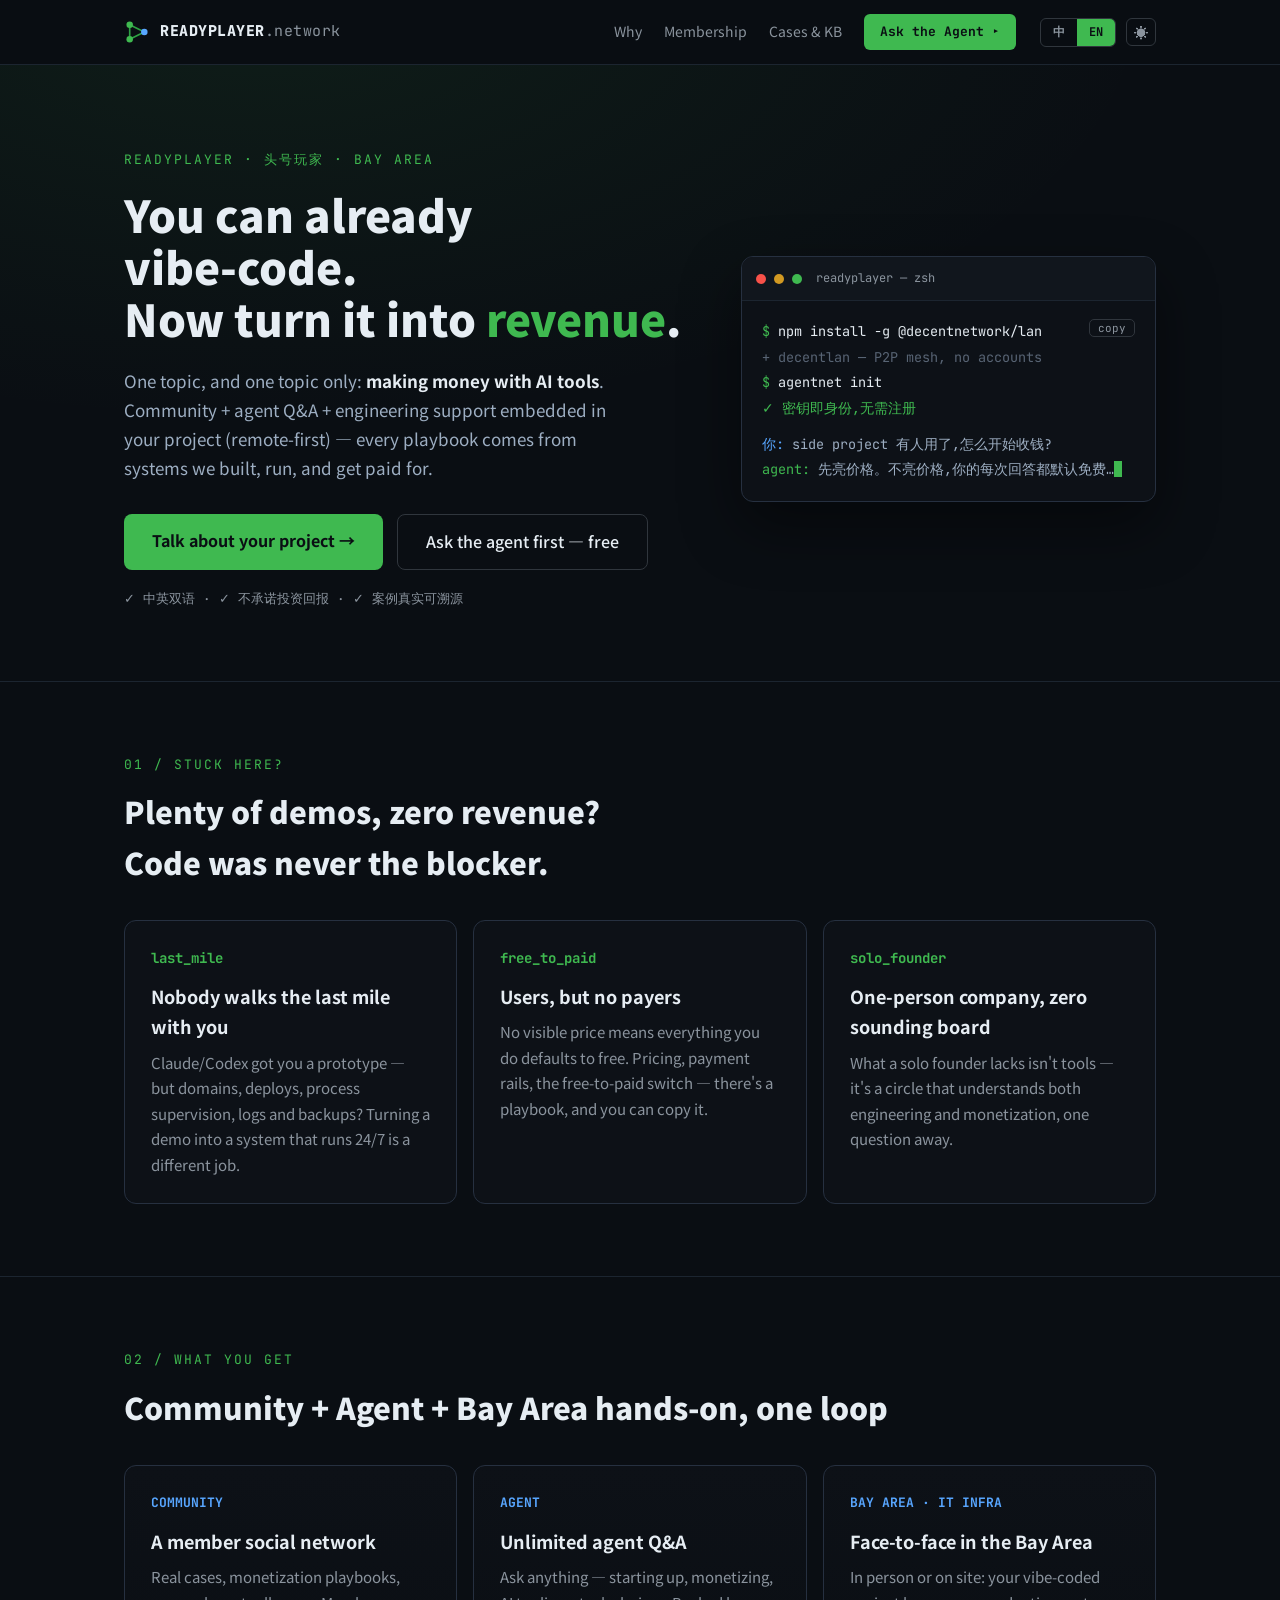
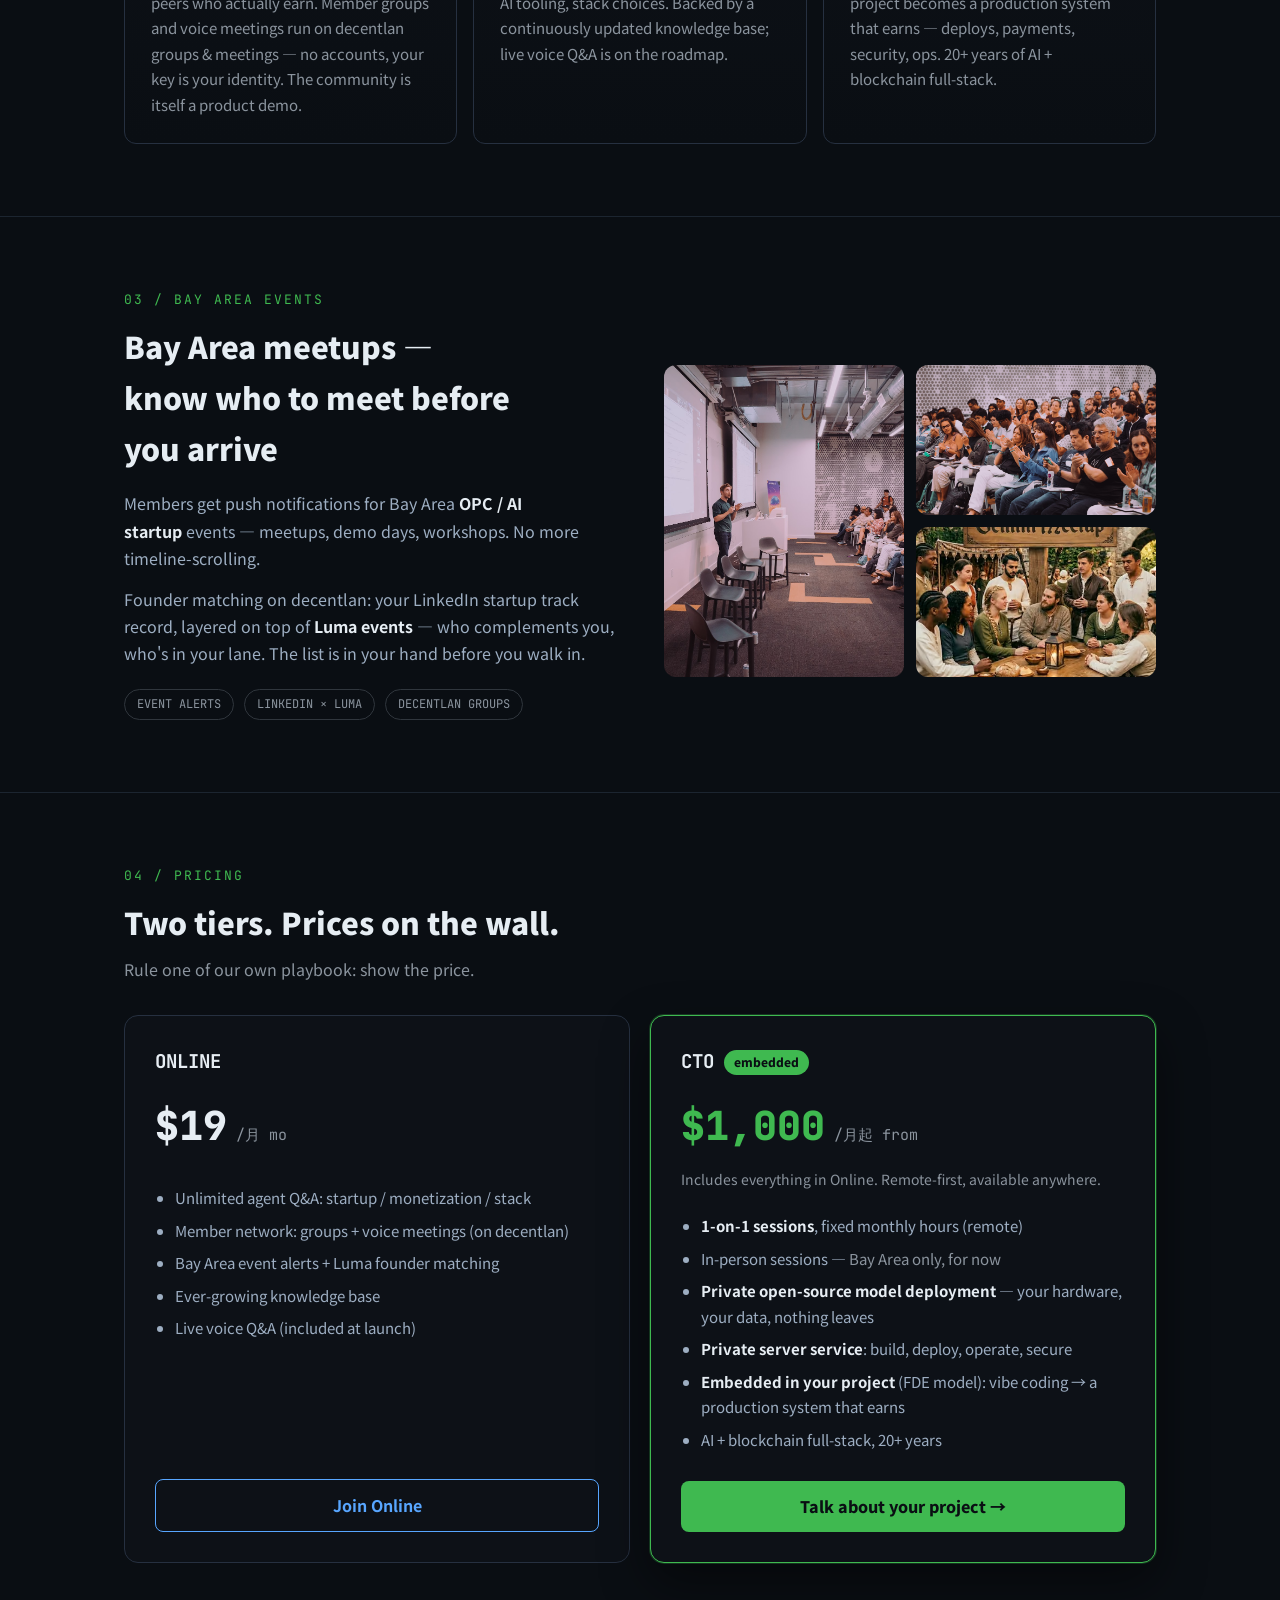
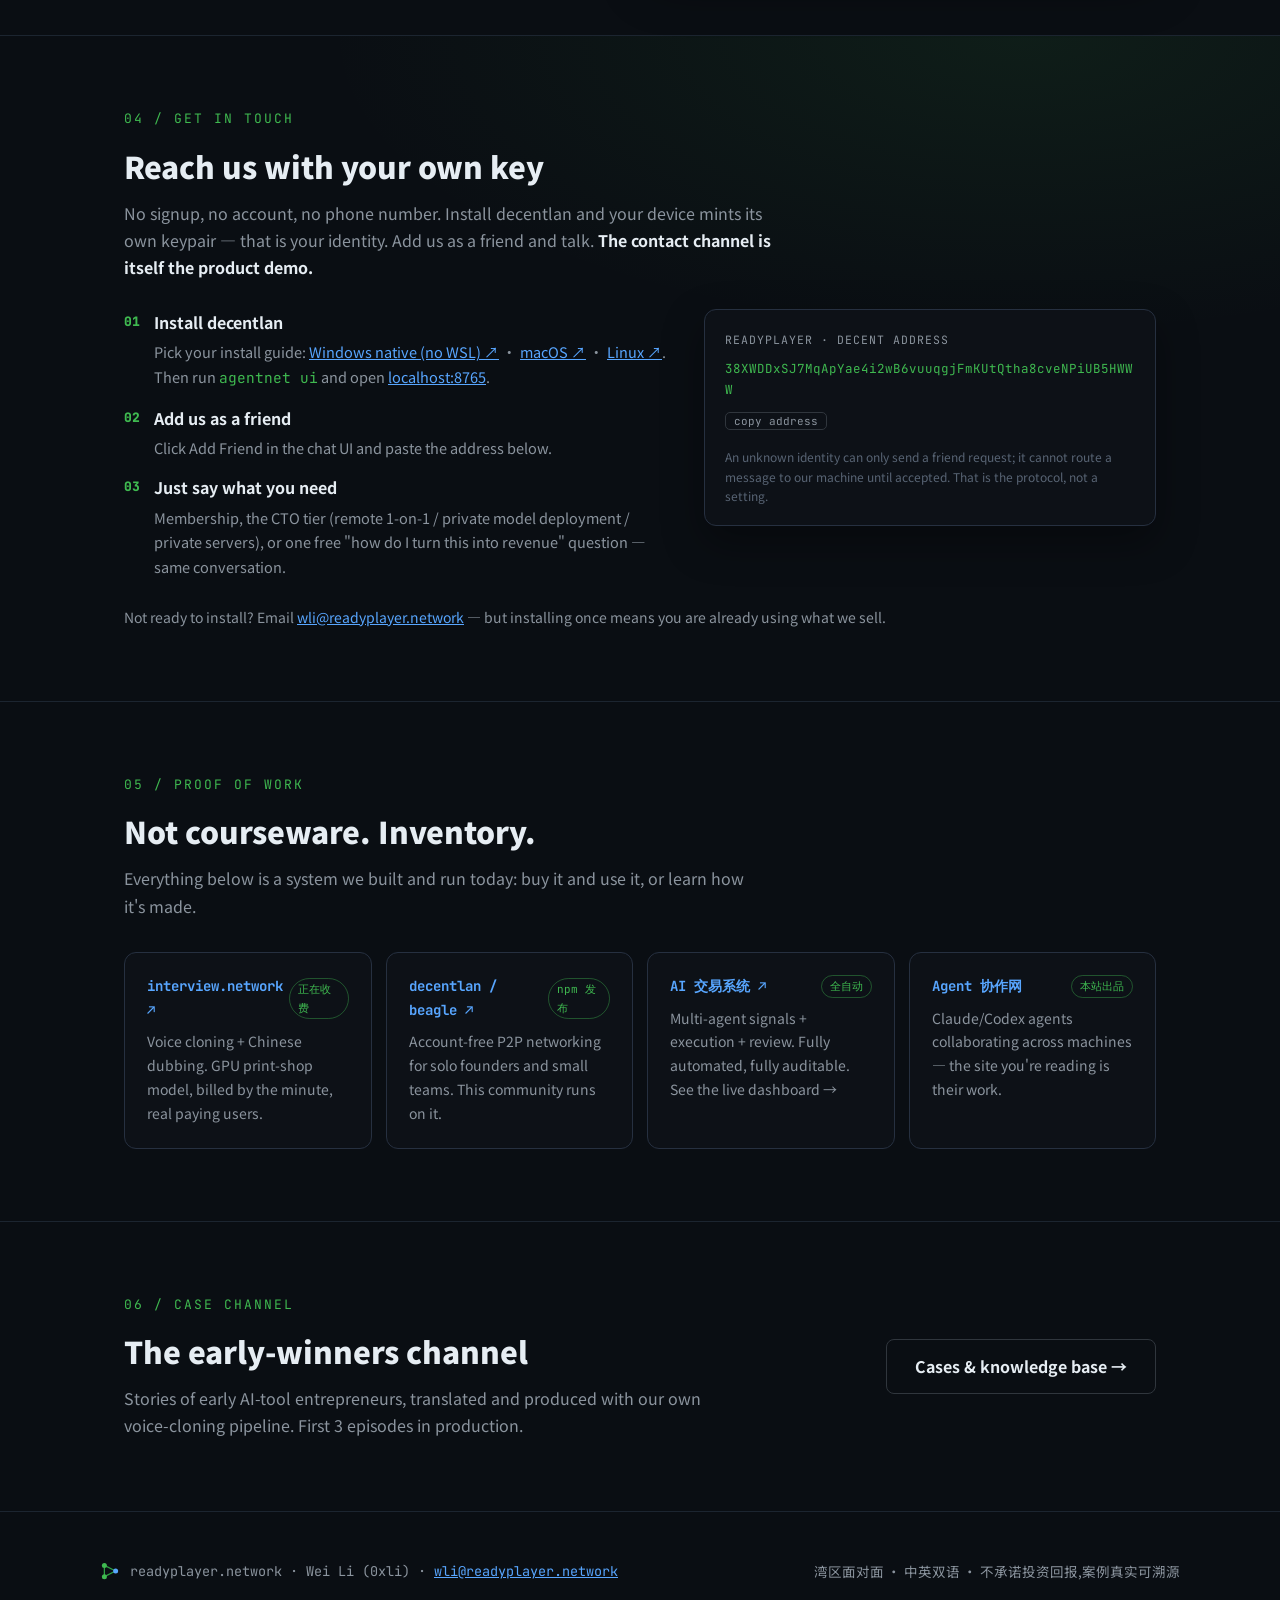
==== index.html @ f2c391f9 "readyplayer.network static site" ====
<!DOCTYPE html>
<html lang="zh" data-lang="zh" data-theme="dark">
<head>
<meta charset="utf-8">
<meta name="viewport" content="width=device-width, initial-scale=1">
<title>ReadyPlayer 头号玩家 — 用 AI 工具赚到钱 | Turn Vibe Coding into Revenue</title>
<meta name="description" content="用 Claude/Codex 等 AI 工具创业创收的社区与技术支持。社区 + Agent 问答 + 与项目深度融合的工程支持,把你 vibe coding 的结果变成能运行、能赚钱的系统。">
<link rel="icon" href="data:image/svg+xml,%3Csvg xmlns='http://www.w3.org/2000/svg' viewBox='0 0 64 64'%3E%3Cline x1='14' y1='14' x2='14' y2='50' stroke='%232ea043' stroke-width='4'/%3E%3Cline x1='14' y1='14' x2='50' y2='32' stroke='%232ea043' stroke-width='4'/%3E%3Cline x1='14' y1='50' x2='50' y2='32' stroke='%232ea043' stroke-width='4'/%3E%3Ccircle cx='14' cy='14' r='8' fill='%233fb950'/%3E%3Ccircle cx='14' cy='50' r='8' fill='%233fb950'/%3E%3Ccircle cx='50' cy='32' r='8' fill='%2358a6ff'/%3E%3C/svg%3E">
<link rel="preconnect" href="https://fonts.googleapis.com">
<link href="https://fonts.googleapis.com/css2?family=JetBrains+Mono:wght@400;500;700;800&family=Noto+Sans+SC:wght@400;500;700;900&display=swap" rel="stylesheet">
<link rel="stylesheet" href="assets/site.css">
<script src="assets/site.js"></script>
</head>
<body>

<nav style="position:sticky;top:0;z-index:50;background:var(--nav-bg);backdrop-filter:blur(12px);border-bottom:1px solid var(--line)">
  <div class="navbar-inner" style="max-width:1080px;margin:0 auto;padding:14px 24px;display:flex;align-items:center;gap:24px">
    <a href="#top" style="display:flex;align-items:center;gap:10px;text-decoration:none;color:var(--txt)">
      <svg width="26" height="26" viewBox="0 0 64 64">
        <line x1="14" y1="14" x2="14" y2="50" stroke="var(--acc-line)" stroke-width="4"></line>
        <line x1="14" y1="14" x2="50" y2="32" stroke="var(--acc-line)" stroke-width="4"></line>
        <line x1="14" y1="50" x2="50" y2="32" stroke="var(--acc-line)" stroke-width="4"></line>
        <circle cx="14" cy="14" r="8" fill="var(--acc)"></circle>
        <circle cx="14" cy="50" r="8" fill="var(--acc)"></circle>
        <circle cx="50" cy="32" r="8" fill="var(--acc2)"></circle>
      </svg>
      <span style="font-family:'JetBrains Mono',monospace;font-weight:800;font-size:15px;letter-spacing:.5px">READYPLAYER<span style="color:var(--dim);font-weight:400">.network</span></span>
    </a>
    <div class="navbar-links" style="flex:1;display:flex;gap:22px;justify-content:flex-end;align-items:center;font-size:14px">
      <a href="#stuck" class="navlink nav-sm-hide"><span class="zh">痛点</span><span class="en">Why</span></a>
      <a href="#pricing" class="navlink nav-sm-hide"><span class="zh">会员</span><span class="en">Membership</span></a>
      <a href="cases.html" class="navlink"><span class="zh">案例与知识库</span><span class="en">Cases &amp; KB</span></a>
      <a href="#contact" class="nav-cta"><span class="zh">问 Agent ▸</span><span class="en">Ask the Agent ▸</span></a>
    </div>
    <div class="navbar-controls" style="display:flex;align-items:center;gap:10px">
      <div style="display:flex;border:1px solid var(--line3);border-radius:6px;overflow:hidden;font-family:'JetBrains Mono',monospace;font-size:12px">
        <button class="langbtn zh-btn" onclick="rpSetLang('zh')">中</button>
        <button class="langbtn en-btn" onclick="rpSetLang('en')">EN</button>
      </div>
      <button class="themebtn" onclick="rpToggleTheme()" aria-label="theme"><span class="ic-dark">☀</span><span class="ic-light">☾</span></button>
    </div>
  </div>
</nav>

<header id="top" style="border-bottom:1px solid var(--line);background:radial-gradient(ellipse 900px 420px at 20% -10%, var(--glow), transparent)">
  <div class="grid-hero" style="max-width:1080px;margin:0 auto;padding:84px 24px 72px">
    <div>
      <p style="margin:0 0 18px;font-family:'JetBrains Mono',monospace;font-size:13px;color:var(--acc);letter-spacing:2px">READYPLAYER · 头号玩家 · BAY AREA</p>
      <div class="zh">
        <h1 style="margin:0;font-size:46px;line-height:1.22;font-weight:900;letter-spacing:.5px;text-wrap:pretty">你已经会 vibe coding。<br>现在,把它变成<span style="color:var(--acc)">收入</span>。</h1>
        <p style="margin:22px 0 0;color:var(--body);font-size:17px;max-width:520px;text-wrap:pretty">这里的头等话题只有一个:<b style="color:var(--txt)">怎么用 AI 工具赚到钱</b>。社区 + Agent 问答 + 与项目深度融合的工程支持(远程为主)——每一条打法都来自我们自己搭建、正在运行、正在收钱的系统。</p>
      </div>
      <div class="en">
        <h1 style="margin:0;font-size:44px;line-height:1.18;font-weight:900;text-wrap:pretty">You can already vibe-code.<br>Now turn it into <span style="color:var(--acc)">revenue</span>.</h1>
        <p style="margin:22px 0 0;color:var(--body);font-size:17px;max-width:520px;text-wrap:pretty">One topic, and one topic only: <b style="color:var(--txt)">making money with AI tools</b>. Community + agent Q&amp;A + engineering support embedded in your project (remote-first) — every playbook comes from systems we built, run, and get paid for.</p>
      </div>
      <div style="display:flex;gap:14px;margin-top:32px;flex-wrap:wrap">
        <a href="#contact" class="btn-acc"><span class="zh">聊聊你的项目 →</span><span class="en">Talk about your project →</span></a>
        <a href="#contact" class="btn-ghost"><span class="zh">先免费问 Agent</span><span class="en">Ask the agent first — free</span></a>
      </div>
      <p style="margin:18px 0 0;font-family:'JetBrains Mono',monospace;font-size:12.5px;color:var(--dim)">✓ 中英双语 · ✓ 不承诺投资回报 · ✓ 案例真实可溯源</p>
    </div>
    <div style="background:#0d1117;border:1px solid #263040;border-radius:12px;overflow:hidden;box-shadow:0 24px 60px rgba(0,0,0,.45);font-family:'JetBrains Mono',monospace;font-size:13.5px;line-height:1.9">
      <div style="display:flex;align-items:center;gap:8px;padding:10px 14px;border-bottom:1px solid #1c2530;background:#11161d">
        <span style="width:10px;height:10px;border-radius:99px;background:#f85149;display:inline-block"></span>
        <span style="width:10px;height:10px;border-radius:99px;background:#d29922;display:inline-block"></span>
        <span style="width:10px;height:10px;border-radius:99px;background:#3fb950;display:inline-block"></span>
        <span style="color:#8b949e;font-size:12px;margin-left:6px">readyplayer — zsh</span>
      </div>
      <div style="padding:18px 20px;color:#9daec2">
        <div><span style="color:#3fb950">$</span> <span style="color:#e6edf3">npm install -g @decentnetwork/lan</span>
          <button class="term-copy" data-copy="npm install -g @decentnetwork/lan">copy</button>
        </div>
        <div style="color:#586474">+ decentlan — P2P mesh, no accounts</div>
        <div><span style="color:#3fb950">$</span> <span style="color:#e6edf3">agentnet init</span></div>
        <div style="color:#3fb950">✓ 密钥即身份,无需注册</div>
        <div style="margin-top:10px"><span style="color:#58a6ff">你:</span> side project 有人用了,怎么开始收钱?</div>
        <div><span style="color:#3fb950">agent:</span> 先亮价格。不亮价格,你的每次回答都默认免费…<span style="display:inline-block;width:8px;height:16px;background:#3fb950;vertical-align:-3px;animation:blink 1.1s step-end infinite"></span></div>
      </div>
    </div>
  </div>
</header>

<section id="stuck" style="border-bottom:1px solid var(--line)">
  <div style="max-width:1080px;margin:0 auto;padding:72px 24px">
    <p style="margin:0 0 10px;font-family:'JetBrains Mono',monospace;font-size:13px;color:var(--acc);letter-spacing:2px">01 / STUCK HERE?</p>
    <h2 class="zh" style="margin:0 0 32px;font-size:30px;font-weight:900;text-wrap:pretty">Demo 很多,收入为零?<br>卡住你的从来不是代码。</h2>
    <h2 class="en" style="margin:0 0 32px;font-size:30px;font-weight:900;text-wrap:pretty">Plenty of demos, zero revenue?<br>Code was never the blocker.</h2>
    <div style="display:grid;grid-template-columns:repeat(auto-fit,minmax(280px,1fr));gap:16px">
      <div style="background:var(--panel);border:1px solid var(--line2);border-radius:12px;padding:26px">
        <p style="margin:0 0 10px;font-family:'JetBrains Mono',monospace;color:var(--acc);font-weight:700;font-size:14px">last_mile</p>
        <div class="zh"><h3 style="margin:0 0 8px;font-size:18px">最后一公里没人陪你走</h3><p style="margin:0;color:var(--dim);font-size:15px">Claude/Codex 帮你搓出了原型,但域名、部署、进程守护、日志备份——把 demo 变成 24 小时不宕机的系统,没人告诉你下一步。</p></div>
        <div class="en"><h3 style="margin:0 0 8px;font-size:18px">Nobody walks the last mile with you</h3><p style="margin:0;color:var(--dim);font-size:15px">Claude/Codex got you a prototype — but domains, deploys, process supervision, logs and backups? Turning a demo into a system that runs 24/7 is a different job.</p></div>
      </div>
      <div style="background:var(--panel);border:1px solid var(--line2);border-radius:12px;padding:26px">
        <p style="margin:0 0 10px;font-family:'JetBrains Mono',monospace;color:var(--acc);font-weight:700;font-size:14px">free_to_paid</p>
        <div class="zh"><h3 style="margin:0 0 8px;font-size:18px">有人用,没人付钱</h3><p style="margin:0;color:var(--dim);font-size:15px">不亮价格,你的每一次付出都默认免费。定价、收款通道、免费转付费的开关——这些都有章法,而且可以照抄。</p></div>
        <div class="en"><h3 style="margin:0 0 8px;font-size:18px">Users, but no payers</h3><p style="margin:0;color:var(--dim);font-size:15px">No visible price means everything you do defaults to free. Pricing, payment rails, the free-to-paid switch — there's a playbook, and you can copy it.</p></div>
      </div>
      <div style="background:var(--panel);border:1px solid var(--line2);border-radius:12px;padding:26px">
        <p style="margin:0 0 10px;font-family:'JetBrains Mono',monospace;color:var(--acc);font-weight:700;font-size:14px">solo_founder</p>
        <div class="zh"><h3 style="margin:0 0 8px;font-size:18px">一个人,没人商量</h3><p style="margin:0;color:var(--dim);font-size:15px">一人公司(OPC)最缺的不是工具,是一个既懂技术又懂变现、随时能开口问的圈子。</p></div>
        <div class="en"><h3 style="margin:0 0 8px;font-size:18px">One-person company, zero sounding board</h3><p style="margin:0;color:var(--dim);font-size:15px">What a solo founder lacks isn't tools — it's a circle that understands both engineering and monetization, one question away.</p></div>
      </div>
    </div>
  </div>
</section>

<section id="product" style="border-bottom:1px solid var(--line)">
  <div style="max-width:1080px;margin:0 auto;padding:72px 24px">
    <p style="margin:0 0 10px;font-family:'JetBrains Mono',monospace;font-size:13px;color:var(--acc);letter-spacing:2px">02 / WHAT YOU GET</p>
    <h2 class="zh" style="margin:0 0 32px;font-size:30px;font-weight:900">社区 + Agent + 湾区线下,一套打通</h2>
    <h2 class="en" style="margin:0 0 32px;font-size:30px;font-weight:900">Community + Agent + Bay Area hands-on, one loop</h2>
    <div style="display:grid;grid-template-columns:repeat(auto-fit,minmax(280px,1fr));gap:16px">
      <div style="border:1px solid var(--line2);border-radius:12px;padding:26px;background:linear-gradient(180deg,var(--panel),var(--bg))">
        <p style="margin:0 0 12px;font-family:'JetBrains Mono',monospace;color:var(--acc2);font-size:13px;font-weight:700">COMMUNITY</p>
        <div class="zh"><h3 style="margin:0 0 8px;font-size:18px">同行者社交网络</h3><p style="margin:0;color:var(--dim);font-size:15px">真实案例、变现经验、正在赚钱的同行者。会员社交网络群与语音会议基于 decentlan 的群和会议支持,无账号、密钥即身份——社区本身就是产品演示。</p></div>
        <div class="en"><h3 style="margin:0 0 8px;font-size:18px">A member social network</h3><p style="margin:0;color:var(--dim);font-size:15px">Real cases, monetization playbooks, peers who actually earn. Member groups and voice meetings run on decentlan groups &amp; meetings — no accounts, your key is your identity. The community is itself a product demo.</p></div>
      </div>
      <div style="border:1px solid var(--line2);border-radius:12px;padding:26px;background:linear-gradient(180deg,var(--panel),var(--bg))">
        <p style="margin:0 0 12px;font-family:'JetBrains Mono',monospace;color:var(--acc2);font-size:13px;font-weight:700">AGENT</p>
        <div class="zh"><h3 style="margin:0 0 8px;font-size:18px">不限量 Agent 问答</h3><p style="margin:0;color:var(--dim);font-size:15px">创业、变现、AI 工具、技术选型,随时问。背后是持续更新的知识库;实时语音问答已在路线图上。</p></div>
        <div class="en"><h3 style="margin:0 0 8px;font-size:18px">Unlimited agent Q&amp;A</h3><p style="margin:0;color:var(--dim);font-size:15px">Ask anything — starting up, monetizing, AI tooling, stack choices. Backed by a continuously updated knowledge base; live voice Q&amp;A is on the roadmap.</p></div>
      </div>
      <div style="border:1px solid var(--line2);border-radius:12px;padding:26px;background:linear-gradient(180deg,var(--panel),var(--bg))">
        <p style="margin:0 0 12px;font-family:'JetBrains Mono',monospace;color:var(--acc2);font-size:13px;font-weight:700">BAY AREA · IT INFRA</p>
        <div class="zh"><h3 style="margin:0 0 8px;font-size:18px">湾区面对面陪跑</h3><p style="margin:0;color:var(--dim);font-size:15px">面对面/上门,把你的 vibe coding 变成能运行、能收钱的生产系统:部署、支付、安全、运维,AI+区块链全栈 20+ 年。</p></div>
        <div class="en"><h3 style="margin:0 0 8px;font-size:18px">Face-to-face in the Bay Area</h3><p style="margin:0;color:var(--dim);font-size:15px">In person or on site: your vibe-coded project becomes a production system that earns — deploys, payments, security, ops. 20+ years of AI + blockchain full-stack.</p></div>
      </div>
    </div>
  </div>
</section>

<section id="events" style="border-bottom:1px solid var(--line)">
  <div style="max-width:1080px;margin:0 auto;padding:72px 24px">
    <p style="margin:0 0 10px;font-family:'JetBrains Mono',monospace;font-size:13px;color:var(--acc);letter-spacing:2px">03 / BAY AREA EVENTS</p>
    <div class="grid-events">
      <div style="min-width:0">
        <div class="zh">
          <h2 style="margin:0 0 16px;font-size:30px;font-weight:900;text-wrap:pretty">湾区线下活动,<br>到场之前就知道该认识谁</h2>
          <p style="margin:0 0 14px;color:var(--body);font-size:16px;text-wrap:pretty">会员自动收到湾区 <b style="color:var(--txt)">OPC / AI 创业</b>主题线下活动的通知推送——聚会、demo day、工作坊,不再靠刷时间线。</p>
          <p style="margin:0;color:var(--body);font-size:16px;text-wrap:pretty">基于 decentlan 的创业者撮合:结合你 LinkedIn 上的创业经历,在 <b style="color:var(--txt)">Luma 活动</b>之上做匹配——谁和你互补、谁在做同赛道,进场前名单已经在手上。</p>
        </div>
        <div class="en">
          <h2 style="margin:0 0 16px;font-size:30px;font-weight:900;text-wrap:pretty">Bay Area meetups —<br>know who to meet before you arrive</h2>
          <p style="margin:0 0 14px;color:var(--body);font-size:16px;text-wrap:pretty">Members get push notifications for Bay Area <b style="color:var(--txt)">OPC / AI startup</b> events — meetups, demo days, workshops. No more timeline-scrolling.</p>
          <p style="margin:0;color:var(--body);font-size:16px;text-wrap:pretty">Founder matching on decentlan: your LinkedIn startup track record, layered on top of <b style="color:var(--txt)">Luma events</b> — who complements you, who's in your lane. The list is in your hand before you walk in.</p>
        </div>
        <div style="display:flex;gap:10px;margin-top:22px;flex-wrap:wrap;font-family:'JetBrains Mono',monospace;font-size:12px">
          <span style="border:1px solid var(--line3);border-radius:99px;padding:4px 12px;color:var(--dim)">EVENT ALERTS</span>
          <span style="border:1px solid var(--line3);border-radius:99px;padding:4px 12px;color:var(--dim)">LINKEDIN × LUMA</span>
          <span style="border:1px solid var(--line3);border-radius:99px;padding:4px 12px;color:var(--dim)">DECENTLAN GROUPS</span>
        </div>
      </div>
      <div style="display:grid;grid-template-columns:1fr 1fr;grid-template-rows:150px 150px;gap:12px">
        <div style="grid-row:1/3"><img src="assets/meetup-1.jpg" alt="Bay Area AI meetup talk" loading="lazy" style="width:100%;height:100%;object-fit:cover;border-radius:12px;display:block"></div>
        <img src="assets/meetup-2.jpg" alt="Bay Area AI meetup audience" loading="lazy" style="width:100%;height:100%;object-fit:cover;border-radius:12px;display:block">
        <img src="assets/meetup-3.avif" alt="community" loading="lazy" style="width:100%;height:100%;object-fit:cover;border-radius:12px;display:block">
      </div>
    </div>
  </div>
</section>

<section id="pricing" style="border-bottom:1px solid var(--line)">
  <div style="max-width:1080px;margin:0 auto;padding:72px 24px">
    <p style="margin:0 0 10px;font-family:'JetBrains Mono',monospace;font-size:13px;color:var(--acc);letter-spacing:2px">04 / PRICING</p>
    <h2 class="zh" style="margin:0 0 8px;font-size:30px;font-weight:900">两档会员,明码标价</h2>
    <h2 class="en" style="margin:0 0 8px;font-size:30px;font-weight:900">Two tiers. Prices on the wall.</h2>
    <p class="zh" style="margin:0 0 32px;color:var(--dim)">我们自己的打法第一条就是:先亮价格。</p>
    <p class="en" style="margin:0 0 32px;color:var(--dim)">Rule one of our own playbook: show the price.</p>
    <div style="display:grid;grid-template-columns:repeat(auto-fit,minmax(320px,1fr));gap:20px;align-items:stretch">
      <div style="background:var(--panel);border:1px solid var(--line2);border-radius:14px;padding:30px;display:flex;flex-direction:column">
        <h3 style="margin:0;font-size:19px;font-family:'JetBrains Mono',monospace">ONLINE</h3>
        <div style="font-family:'JetBrains Mono',monospace;font-size:40px;color:var(--txt);font-weight:800;margin:14px 0 2px">$19<span style="color:var(--dim);font-size:15px;font-weight:400"> /月 mo</span></div>
        <ul style="padding-left:20px;color:var(--body);margin:16px 0 0;font-size:15px;flex:1">
          <div class="zh">
            <li style="margin:7px 0">Agent 不限量问答:创业 / 变现 / 技术选型</li>
            <li style="margin:7px 0">会员社交网络:群 + 语音会议(基于 decentlan)</li>
            <li style="margin:7px 0">湾区 OPC/AI 活动通知推送 + Luma 撮合</li>
            <li style="margin:7px 0">知识库持续更新:工具、案例、变现打法</li>
            <li style="margin:7px 0">实时语音问答(上线后自动包含)</li>
          </div>
          <div class="en">
            <li style="margin:7px 0">Unlimited agent Q&amp;A: startup / monetization / stack</li>
            <li style="margin:7px 0">Member network: groups + voice meetings (on decentlan)</li>
            <li style="margin:7px 0">Bay Area event alerts + Luma founder matching</li>
            <li style="margin:7px 0">Ever-growing knowledge base</li>
            <li style="margin:7px 0">Live voice Q&amp;A (included at launch)</li>
          </div>
        </ul>
        <a href="#contact" class="btn-outline-blue"><span class="zh">加入 Online</span><span class="en">Join Online</span></a>
      </div>
      <div style="background:var(--panel);border:1px solid var(--acc);border-radius:14px;padding:30px;display:flex;flex-direction:column;box-shadow:0 0 0 1px var(--acc-ring), 0 20px 50px var(--shadow)">
        <h3 style="margin:0;font-size:19px;font-family:'JetBrains Mono',monospace;display:flex;align-items:center;gap:10px">CTO <span style="background:var(--acc);color:var(--on-acc);font-size:12px;font-weight:800;padding:2px 10px;border-radius:99px;font-family:'Noto Sans SC',sans-serif"><span class="zh">深度融合</span><span class="en">embedded</span></span></h3>
        <div style="font-family:'JetBrains Mono',monospace;font-size:40px;color:var(--acc);font-weight:800;margin:14px 0 2px">$1,000<span style="color:var(--dim);font-size:15px;font-weight:400"> /月起 from</span></div>
        <p class="zh" style="margin:6px 0 0;color:var(--dim);font-size:14px">含 Online 全部内容。远程为主,全球可覆盖。</p>
        <p class="en" style="margin:6px 0 0;color:var(--dim);font-size:14px">Includes everything in Online. Remote-first, available anywhere.</p>
        <ul style="padding-left:20px;color:var(--body);margin:14px 0 0;font-size:15px;flex:1">
          <div class="zh">
            <li style="margin:7px 0"><b style="color:var(--txt)">一对一会议</b>,每月定额小时(远程)</li>
            <li style="margin:7px 0">线下会议 —— <span style="color:var(--dim)">目前仅湾区</span></li>
            <li style="margin:7px 0"><b style="color:var(--txt)">私有化开源模型部署</b>(你的硬件、你的数据,不出门)</li>
            <li style="margin:7px 0"><b style="color:var(--txt)">私有服务器服务</b>:搭建、部署、运维、安全</li>
            <li style="margin:7px 0">与你的项目<b style="color:var(--txt)">深度融合</b>(FDE 模式):把 vibe coding 变成能运行、能收钱的生产系统</li>
            <li style="margin:7px 0">AI + 区块链全栈,20+ 年工程经验</li>
          </div>
          <div class="en">
            <li style="margin:7px 0"><b style="color:var(--txt)">1-on-1 sessions</b>, fixed monthly hours (remote)</li>
            <li style="margin:7px 0">In-person sessions — <span style="color:var(--dim)">Bay Area only, for now</span></li>
            <li style="margin:7px 0"><b style="color:var(--txt)">Private open-source model deployment</b> — your hardware, your data, nothing leaves</li>
            <li style="margin:7px 0"><b style="color:var(--txt)">Private server service</b>: build, deploy, operate, secure</li>
            <li style="margin:7px 0"><b style="color:var(--txt)">Embedded in your project</b> (FDE model): vibe coding → a production system that earns</li>
            <li style="margin:7px 0">AI + blockchain full-stack, 20+ years</li>
          </div>
        </ul>
        <a href="#contact" class="btn-fill-acc"><span class="zh">聊聊你的项目 →</span><span class="en">Talk about your project →</span></a>
      </div>
    </div>
  </div>
</section>

<section id="contact" style="border-bottom:1px solid var(--line);background:radial-gradient(ellipse 700px 300px at 80% 0%, var(--glow), transparent)">
  <div style="max-width:1080px;margin:0 auto;padding:72px 24px">
    <p style="margin:0 0 10px;font-family:'JetBrains Mono',monospace;font-size:13px;color:var(--acc);letter-spacing:2px">04 / GET IN TOUCH</p>
    <h2 class="zh" style="margin:0 0 8px;font-size:30px;font-weight:900">用你自己的密钥联系我们</h2>
    <h2 class="en" style="margin:0 0 8px;font-size:30px;font-weight:900">Reach us with your own key</h2>
    <p class="zh" style="margin:0 0 28px;color:var(--dim);max-width:660px">不用注册、不用账号、不用留手机号。装上 decentlan,你的设备自己生成一对密钥——那就是你的身份。加我们好友,直接聊。<b style="color:var(--txt)">这本身就是我们卖的东西的演示</b>。</p>
    <p class="en" style="margin:0 0 28px;color:var(--dim);max-width:660px">No signup, no account, no phone number. Install decentlan and your device mints its own keypair — that is your identity. Add us as a friend and talk. <b style="color:var(--txt)">The contact channel is itself the product demo.</b></p>
    <div class="grid-contact" style="display:grid;grid-template-columns:1.1fr .9fr;gap:28px;align-items:start">
      <div style="display:flex;flex-direction:column;gap:14px">
        <div style="display:flex;gap:14px;align-items:flex-start"><span style="font-family:'JetBrains Mono',monospace;color:var(--acc);font-weight:800;font-size:13px;padding-top:2px">01</span><div>
          <b class="zh">安装 decentlan</b><b class="en">Install decentlan</b>
          <p class="zh" style="margin:4px 0 0;color:var(--dim);font-size:14.5px">按系统选安装指南:<a href="https://beagle.chat/zh/docs/install-windows-native/" target="_blank" rel="noopener" style="color:var(--acc2)">Windows 原生(免 WSL)↗</a> · <a href="https://beagle.chat/zh/docs/install-macos/" target="_blank" rel="noopener" style="color:var(--acc2)">macOS ↗</a> · <a href="https://beagle.chat/zh/docs/install-linux/" target="_blank" rel="noopener" style="color:var(--acc2)">Linux ↗</a>。装完运行 <code style="font-family:'JetBrains Mono',monospace;color:var(--acc)">agentnet ui</code>,浏览器打开 <a href="http://localhost:8765" target="_blank" rel="noopener" style="color:var(--acc2)">localhost:8765</a>。</p>
          <p class="en" style="margin:4px 0 0;color:var(--dim);font-size:14.5px">Pick your install guide: <a href="https://beagle.chat/en/docs/install-windows-native/" target="_blank" rel="noopener" style="color:var(--acc2)">Windows native (no WSL) ↗</a> · <a href="https://beagle.chat/en/docs/install-macos/" target="_blank" rel="noopener" style="color:var(--acc2)">macOS ↗</a> · <a href="https://beagle.chat/en/docs/install-linux/" target="_blank" rel="noopener" style="color:var(--acc2)">Linux ↗</a>. Then run <code style="font-family:'JetBrains Mono',monospace;color:var(--acc)">agentnet ui</code> and open <a href="http://localhost:8765" target="_blank" rel="noopener" style="color:var(--acc2)">localhost:8765</a>.</p>
        </div></div>
        <div style="display:flex;gap:14px;align-items:flex-start"><span style="font-family:'JetBrains Mono',monospace;color:var(--acc);font-weight:800;font-size:13px;padding-top:2px">02</span><div>
          <b class="zh">加我们好友</b><b class="en">Add us as a friend</b>
          <p class="zh" style="margin:4px 0 0;color:var(--dim);font-size:14.5px">在聊天界面点"添加好友",粘贴下面这个地址。</p>
          <p class="en" style="margin:4px 0 0;color:var(--dim);font-size:14.5px">Click Add Friend in the chat UI and paste the address below.</p>
        </div></div>
        <div style="display:flex;gap:14px;align-items:flex-start"><span style="font-family:'JetBrains Mono',monospace;color:var(--acc);font-weight:800;font-size:13px;padding-top:2px">03</span><div>
          <b class="zh">直接说你想聊什么</b><b class="en">Just say what you need</b>
          <p class="zh" style="margin:4px 0 0;color:var(--dim);font-size:14.5px">会员咨询、CTO 套餐(远程 1:1 / 私有化部署 / 私有服务器)、或者先免费问一个"怎么把它变成收入"的问题——都在同一个对话里。</p>
          <p class="en" style="margin:4px 0 0;color:var(--dim);font-size:14.5px">Membership, the CTO tier (remote 1-on-1 / private model deployment / private servers), or one free "how do I turn this into revenue" question — same conversation.</p>
        </div></div>
      </div>
      <div style="background:#0d1117;border:1px solid #263040;border-radius:12px;padding:20px;font-family:'JetBrains Mono',monospace;box-shadow:0 16px 40px rgba(0,0,0,.35)">
        <p style="margin:0 0 8px;font-size:11.5px;color:#8b949e;letter-spacing:1px">READYPLAYER · DECENT ADDRESS</p>
        <div style="word-break:break-all;font-size:12.5px;line-height:1.7;color:#3fb950">38XWDDxSJ7MqApYae4i2wB6vuuqgjFmKUtQtha8cveNPiUB5HWWW</div>
        <button class="term-copy" style="float:none;margin-top:12px" data-copy="38XWDDxSJ7MqApYae4i2wB6vuuqgjFmKUtQtha8cveNPiUB5HWWW">copy address</button>
        <p style="margin:14px 0 0;font-size:12px;color:#586474;font-family:'Noto Sans SC',sans-serif;line-height:1.6">
          <span class="zh">陌生身份只能发好友请求,未通过前无法向我们的机器发消息——这是协议保证的,不是设置项。</span>
          <span class="en">An unknown identity can only send a friend request; it cannot route a message to our machine until accepted. That is the protocol, not a setting.</span>
        </p>
      </div>
    </div>
    <p style="margin:26px 0 0;color:var(--dim);font-size:14px">
      <span class="zh">还不想装?也可以发邮件 <a href="mailto:wli@readyplayer.network" style="color:var(--acc2)">wli@readyplayer.network</a>——但装一次 decentlan,你就顺手用上了我们在卖的东西。</span>
      <span class="en">Not ready to install? Email <a href="mailto:wli@readyplayer.network" style="color:var(--acc2)">wli@readyplayer.network</a> — but installing once means you are already using what we sell.</span>
    </p>
  </div>
</section>

<section id="proof" style="border-bottom:1px solid var(--line)">
  <div style="max-width:1080px;margin:0 auto;padding:72px 24px">
    <p style="margin:0 0 10px;font-family:'JetBrains Mono',monospace;font-size:13px;color:var(--acc);letter-spacing:2px">05 / PROOF OF WORK</p>
    <h2 class="zh" style="margin:0 0 8px;font-size:30px;font-weight:900">不是课件,是库存</h2>
    <h2 class="en" style="margin:0 0 8px;font-size:30px;font-weight:900">Not courseware. Inventory.</h2>
    <p class="zh" style="margin:0 0 32px;color:var(--dim);max-width:640px">下面每一件都是我们自己搭建、正在运行的系统:你可以直接买来用,也可以学着做。</p>
    <p class="en" style="margin:0 0 32px;color:var(--dim);max-width:640px">Everything below is a system we built and run today: buy it and use it, or learn how it's made.</p>
    <div style="display:grid;grid-template-columns:repeat(auto-fit,minmax(240px,1fr));gap:14px">
      <a class="card-hover" href="https://interview.network" target="_blank" rel="noopener" style="text-decoration:none;color:inherit;display:block">
        <div style="display:flex;justify-content:space-between;align-items:center;margin-bottom:8px"><b style="color:var(--acc2);font-family:'JetBrains Mono',monospace;font-size:14px">interview.network ↗</b><span style="font-family:'JetBrains Mono',monospace;font-size:11px;color:var(--acc);border:1px solid var(--acc-soft);border-radius:99px;padding:1px 8px">正在收费</span></div>
        <p class="zh" style="margin:0;color:var(--dim);font-size:14px">声音克隆 + 中文配音,GPU 打印店模式,按分钟计费,真实付费用户。</p>
        <p class="en" style="margin:0;color:var(--dim);font-size:14px">Voice cloning + Chinese dubbing. GPU print-shop model, billed by the minute, real paying users.</p>
      </a>
      <a class="card-hover" href="https://beagle.chat" target="_blank" rel="noopener" style="text-decoration:none;color:inherit;display:block">
        <div style="display:flex;justify-content:space-between;align-items:center;margin-bottom:8px"><b style="color:var(--acc2);font-family:'JetBrains Mono',monospace;font-size:14px">decentlan / beagle ↗</b><span style="font-family:'JetBrains Mono',monospace;font-size:11px;color:var(--acc);border:1px solid var(--acc-soft);border-radius:99px;padding:1px 8px">npm 发布</span></div>
        <p class="zh" style="margin:0;color:var(--dim);font-size:14px">无账号 P2P 组网,个人创业者和小团队自己的网络。本社区就跑在上面。</p>
        <p class="en" style="margin:0;color:var(--dim);font-size:14px">Account-free P2P networking for solo founders and small teams. This community runs on it.</p>
      </a>
      <a class="card-hover" href="https://btc.fi.chat" target="_blank" rel="noopener" style="text-decoration:none;color:inherit;display:block">
        <div style="display:flex;justify-content:space-between;align-items:center;margin-bottom:8px"><b style="color:var(--acc2);font-family:'JetBrains Mono',monospace;font-size:14px">AI 交易系统 ↗</b><span style="font-family:'JetBrains Mono',monospace;font-size:11px;color:var(--acc);border:1px solid var(--acc-soft);border-radius:99px;padding:1px 8px">全自动</span></div>
        <p class="zh" style="margin:0;color:var(--dim);font-size:14px">多 agent 信号 + 执行 + 复盘,全自动运行,数据全程可审计。看实时看板 →</p>
        <p class="en" style="margin:0;color:var(--dim);font-size:14px">Multi-agent signals + execution + review. Fully automated, fully auditable. See the live dashboard →</p>
      </a>
      <div class="card-hover">
        <div style="display:flex;justify-content:space-between;align-items:center;margin-bottom:8px"><b style="color:var(--acc2);font-family:'JetBrains Mono',monospace;font-size:14px">Agent 协作网</b><span style="font-family:'JetBrains Mono',monospace;font-size:11px;color:var(--acc);border:1px solid var(--acc-soft);border-radius:99px;padding:1px 8px">本站出品</span></div>
        <p class="zh" style="margin:0;color:var(--dim);font-size:14px">Claude/Codex 多 agent 跨机协作干活——你现在看到的这个网站就是它们的作品。</p>
        <p class="en" style="margin:0;color:var(--dim);font-size:14px">Claude/Codex agents collaborating across machines — the site you're reading is their work.</p>
      </div>
    </div>
  </div>
</section>

<section id="channel" style="border-bottom:1px solid var(--line)">
  <div class="grid-channel" style="max-width:1080px;margin:0 auto;padding:72px 24px">
    <div>
      <p style="margin:0 0 10px;font-family:'JetBrains Mono',monospace;font-size:13px;color:var(--acc);letter-spacing:2px">06 / CASE CHANNEL</p>
      <div class="zh"><h2 style="margin:0 0 8px;font-size:30px;font-weight:900">先行者案例频道</h2><p style="margin:0;color:var(--dim);max-width:600px">用我们自己的声音克隆管线,翻译并介绍用 AI 工具创业的早期成功者。首批 3 期制作中。</p></div>
      <div class="en"><h2 style="margin:0 0 8px;font-size:30px;font-weight:900">The early-winners channel</h2><p style="margin:0;color:var(--dim);max-width:600px">Stories of early AI-tool entrepreneurs, translated and produced with our own voice-cloning pipeline. First 3 episodes in production.</p></div>
    </div>
    <a href="cases.html" class="btn-ghost-green"><span class="zh">案例与知识库 →</span><span class="en">Cases &amp; knowledge base →</span></a>
  </div>
</section>

<footer style="padding:48px 24px;color:var(--dim);font-size:13.5px">
  <div style="max-width:1080px;margin:0 auto;display:flex;justify-content:space-between;gap:24px;flex-wrap:wrap;align-items:center">
    <div style="display:flex;align-items:center;gap:10px">
      <svg width="20" height="20" viewBox="0 0 64 64">
        <line x1="14" y1="14" x2="14" y2="50" stroke="var(--acc-line)" stroke-width="4"></line>
        <line x1="14" y1="14" x2="50" y2="32" stroke="var(--acc-line)" stroke-width="4"></line>
        <line x1="14" y1="50" x2="50" y2="32" stroke="var(--acc-line)" stroke-width="4"></line>
        <circle cx="14" cy="14" r="8" fill="var(--acc)"></circle>
        <circle cx="14" cy="50" r="8" fill="var(--acc)"></circle>
        <circle cx="50" cy="32" r="8" fill="var(--acc2)"></circle>
      </svg>
      <span style="font-family:'JetBrains Mono',monospace">readyplayer.network · Wei Li (0xli) · <a href="mailto:wli@readyplayer.network">wli@readyplayer.network</a></span>
    </div>
    <span>湾区面对面 · 中英双语 · 不承诺投资回报,案例真实可溯源</span>
  </div>
</footer>

</body>
</html>
---- assets/site.css ----
/* ReadyPlayer — shared tokens + the pieces that can't live inline
   (hover states, language/theme switching, responsive collapses). */

:root{
  --bg:#0a0e13;--panel:#0d1117;--panel2:#11161d;--line:#1c2530;--line2:#263040;--line3:#30363d;
  --txt:#e6edf3;--body:#9daec2;--dim:#8b949e;--faint:#586474;
  --acc:#3fb950;--acc-hover:#4ecb60;--acc-line:#2ea043;--on-acc:#0a0e13;
  --acc2:#58a6ff;--acc2-hover:#79b8ff;--acc2-faint:rgba(88,166,255,.1);
  --acc-soft:rgba(63,185,80,.4);--acc-ring:rgba(63,185,80,.25);
  --glow:rgba(63,185,80,.09);--glow2:rgba(88,166,255,.08);
  --nav-bg:rgba(10,14,19,.88);--shadow:rgba(0,0,0,.45);
}
html[data-theme="light"]{
  --bg:#f5f7fa;--panel:#ffffff;--panel2:#eef1f5;--line:#dde4ec;--line2:#d6dee8;--line3:#c9d4df;
  --txt:#141c26;--body:#3d4b5c;--dim:#5b6875;--faint:#8b98a5;
  --acc:#1a7f37;--acc-hover:#166f30;--acc-line:#2da44e;--on-acc:#ffffff;
  --acc2:#0969da;--acc2-hover:#0550ae;--acc2-faint:rgba(9,105,218,.08);
  --acc-soft:rgba(26,127,55,.35);--acc-ring:rgba(26,127,55,.2);
  --glow:rgba(26,127,55,.08);--glow2:rgba(9,105,218,.07);
  --nav-bg:rgba(245,247,250,.88);--shadow:rgba(15,30,45,.12);
}

*{box-sizing:border-box}
body{margin:0;background:var(--bg);color:var(--txt);
  font-family:'Noto Sans SC',-apple-system,'PingFang SC',sans-serif;
  font-size:16px;line-height:1.7;min-height:100vh}
a{color:var(--acc2)}a:hover{color:var(--acc2-hover)}
@keyframes blink{0%,49%{opacity:1}50%,100%{opacity:0}}

/* language switching: <html data-lang="zh|en">, content tagged .zh / .en */
html[data-lang="zh"] .en{display:none !important}
html[data-lang="en"] .zh{display:none !important}

/* nav */
.navlink{color:var(--dim);text-decoration:none;white-space:nowrap}
.navlink:hover{color:var(--txt)}
.nav-cta{white-space:nowrap}
.nav-cta{font-family:'JetBrains Mono',monospace;font-weight:700;font-size:13px;
  color:var(--on-acc);background:var(--acc);padding:7px 16px;border-radius:6px;text-decoration:none}
.nav-cta:hover{background:var(--acc-hover);color:var(--on-acc)}
.langbtn{background:transparent;color:var(--dim);border:none;padding:5px 12px;cursor:pointer;
  font-family:inherit;font-weight:700;font-size:12px}
html[data-lang="zh"] .langbtn.zh-btn,html[data-lang="en"] .langbtn.en-btn{background:var(--acc);color:var(--on-acc)}
.themebtn{background:none;border:1px solid var(--line3);border-radius:6px;color:var(--dim);
  width:30px;height:28px;cursor:pointer;font-size:14px;line-height:1;font-family:inherit}
html[data-theme="dark"] .themebtn .ic-light{display:none}
html[data-theme="light"] .themebtn .ic-dark{display:none}

/* buttons */
.btn-acc{background:var(--acc);color:var(--on-acc);font-weight:700;padding:13px 28px;
  border-radius:8px;text-decoration:none;font-size:16px}
.btn-acc:hover{background:var(--acc-hover);color:var(--on-acc)}
.btn-ghost{border:1px solid var(--line3);color:var(--txt);font-weight:500;padding:13px 28px;
  border-radius:8px;text-decoration:none;font-size:16px}
.btn-ghost:hover{border-color:var(--acc2);color:var(--acc2)}
.btn-ghost-green{border:1px solid var(--line3);color:var(--txt);font-weight:700;padding:13px 28px;
  border-radius:8px;text-decoration:none;white-space:nowrap}
.btn-ghost-green:hover{border-color:var(--acc);color:var(--acc)}
.btn-outline-blue{display:block;text-align:center;border:1px solid var(--acc2);color:var(--acc2);
  font-weight:700;padding:12px;border-radius:8px;text-decoration:none;margin-top:22px}
.btn-outline-blue:hover{background:var(--acc2-faint);color:var(--acc2)}
.btn-fill-acc{display:block;text-align:center;background:var(--acc);color:var(--on-acc);
  font-weight:800;padding:12px;border-radius:8px;text-decoration:none;margin-top:22px}
.btn-fill-acc:hover{background:var(--acc-hover);color:var(--on-acc)}

/* cards */
.card-hover{background:var(--panel);border:1px solid var(--line2);border-radius:12px;padding:22px;
  transition:border-color .15s}
.card-hover:hover{border-color:var(--acc)}

/* terminal copy button (terminal stays dark in both themes) */
.term-copy{float:right;background:none;border:1px solid #30363d;color:#8b949e;border-radius:5px;
  font-size:11px;padding:1px 8px;cursor:pointer;font-family:'JetBrains Mono',monospace}
.term-copy:hover{color:#e6edf3;border-color:#8b949e}
.term-copy.ok{color:#3fb950;border-color:#3fb950}

/* image slots (placeholders until real photos drop in) */
.img-slot{width:100%;height:100%;border-radius:12px;border:1px dashed var(--line3);
  background:repeating-linear-gradient(45deg,var(--panel2),var(--panel2) 12px,var(--panel) 12px,var(--panel) 24px);
  display:flex;align-items:center;justify-content:center;
  font-family:'JetBrains Mono',monospace;font-size:12px;color:var(--faint);text-align:center;padding:8px}

/* responsive grids (inline grid-template-columns can't be overridden by media queries) */
.grid-hero{display:grid;grid-template-columns:1.15fr .85fr;gap:56px;align-items:center}
.grid-events{display:grid;grid-template-columns:minmax(0,1fr) minmax(0,1fr);gap:48px;align-items:center}
.grid-channel{display:grid;grid-template-columns:1fr auto;gap:32px;align-items:center}
.grid-contact{display:grid;grid-template-columns:1.1fr .9fr;gap:28px;align-items:start}
@media (max-width:860px){
  .grid-hero,.grid-events,.grid-channel,.grid-contact{grid-template-columns:1fr}
  .grid-hero{gap:36px}
  h1{font-size:34px !important}
}
/* Mobile nav: two rows — row 1 = logo + lang/theme controls, row 2 = the
   essential links + CTA only (secondary in-page anchors hidden). */
@media (max-width:640px){
  .navbar-inner{flex-wrap:wrap;gap:10px !important}
  .navbar-controls{order:2;margin-left:auto}
  .navbar-links{order:3;width:100%;flex:none !important;justify-content:flex-start !important;align-items:center;gap:18px !important;font-size:15px}
  .nav-sm-hide{display:none}
}

.case-card{transition:border-color .15s, transform .15s}
.case-card:hover{border-color:var(--acc)!important;transform:translateY(-2px)}
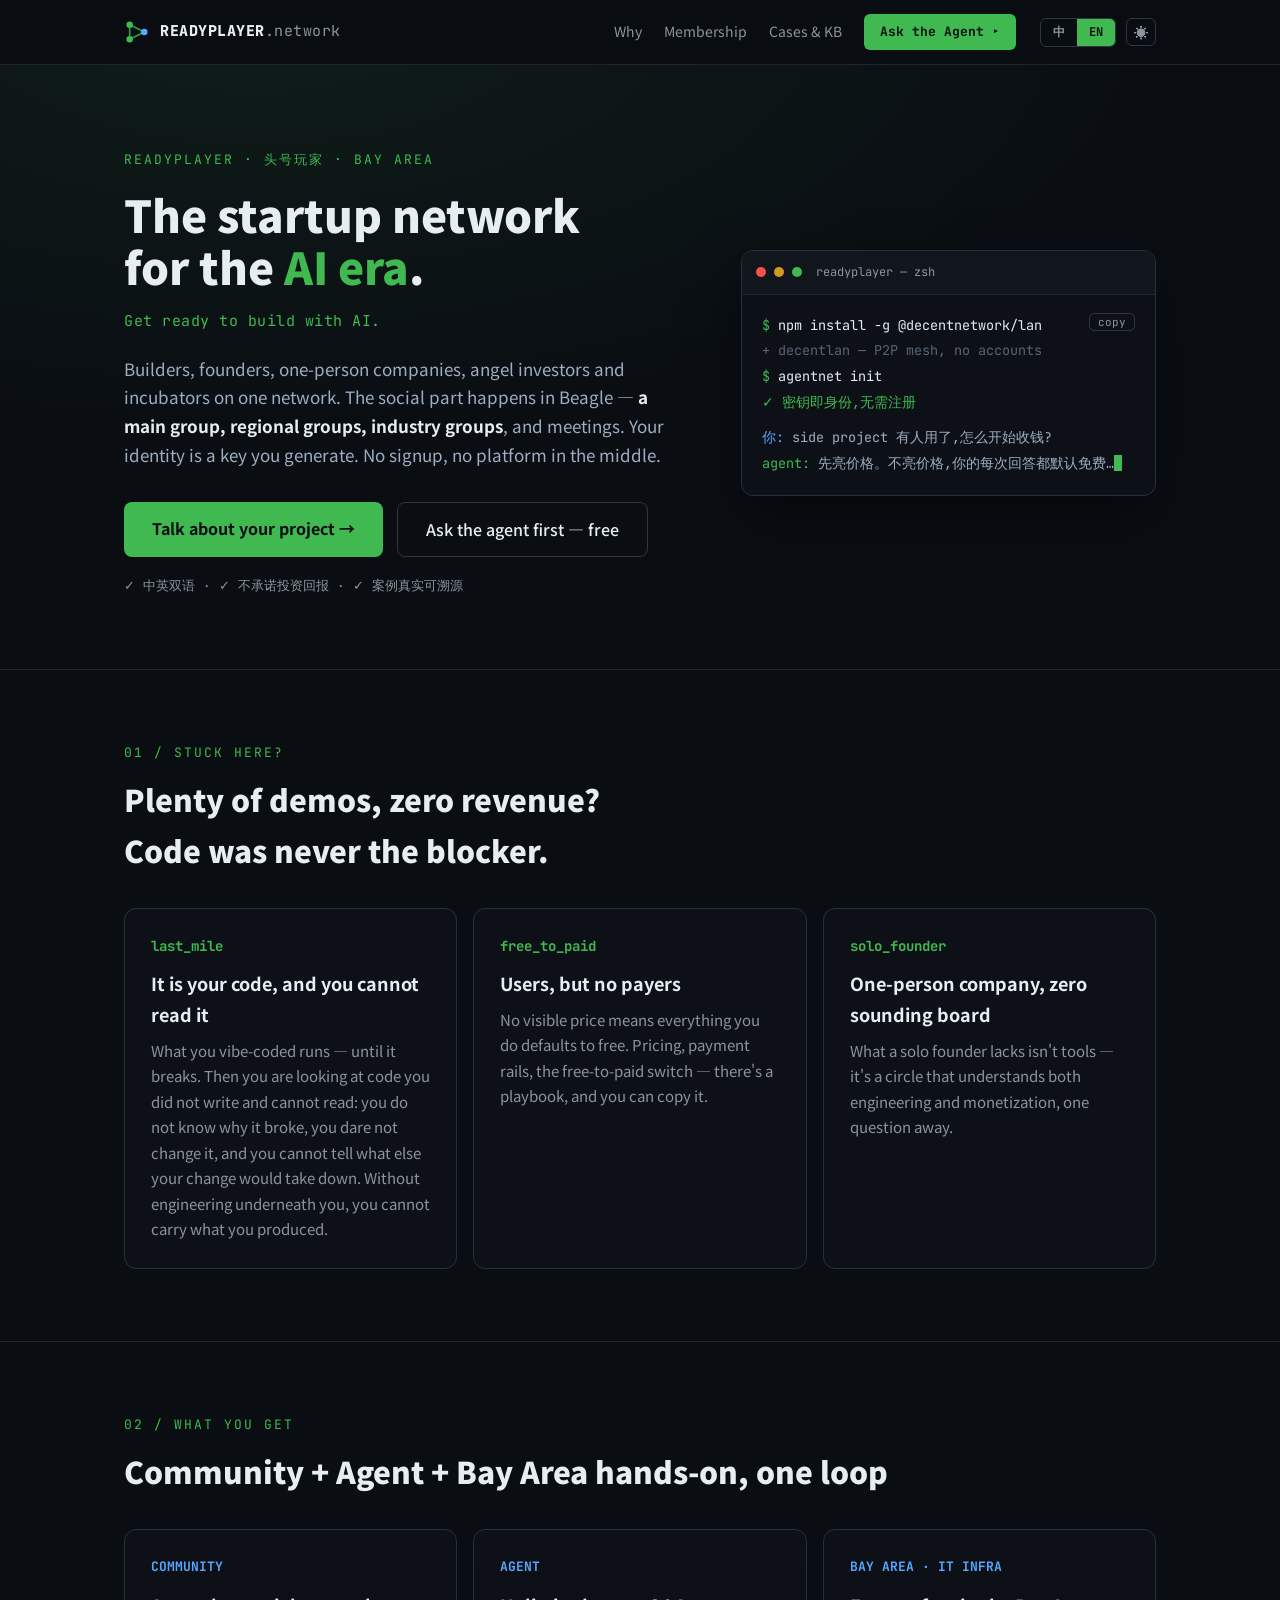
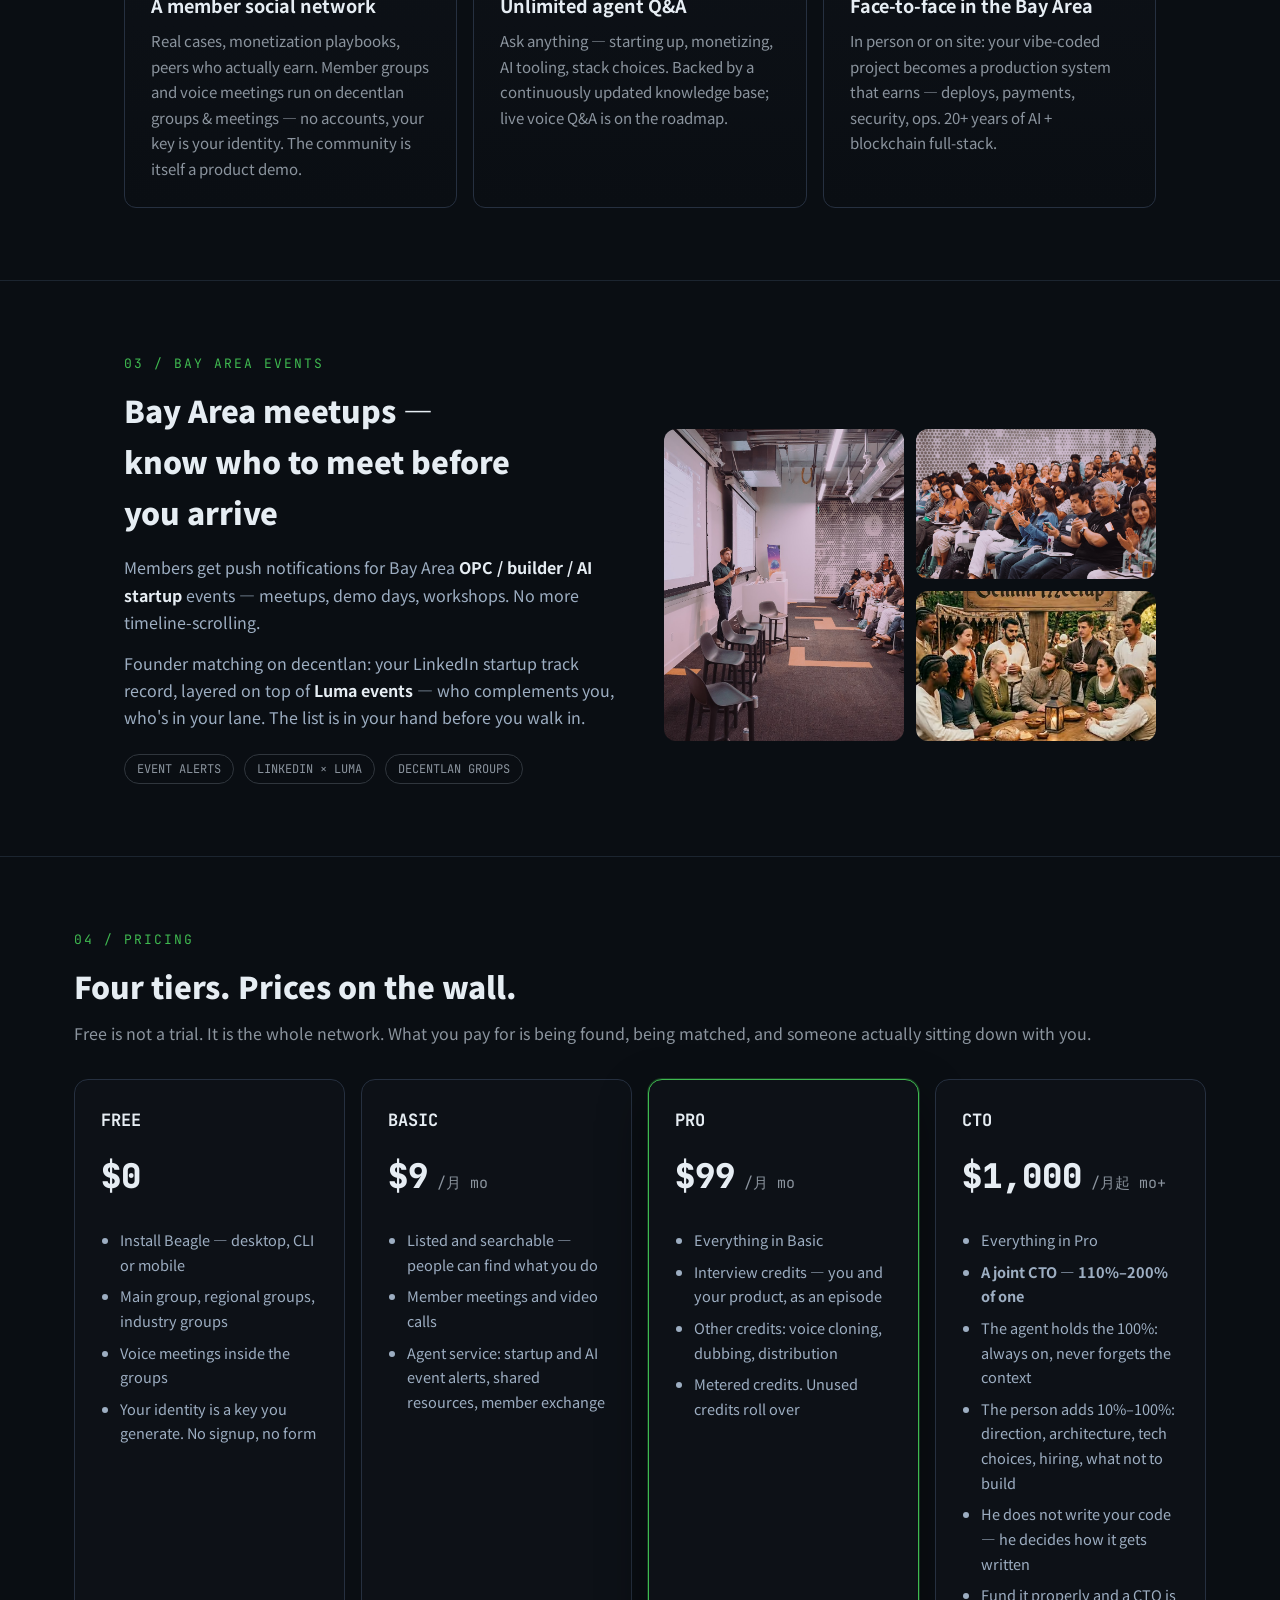
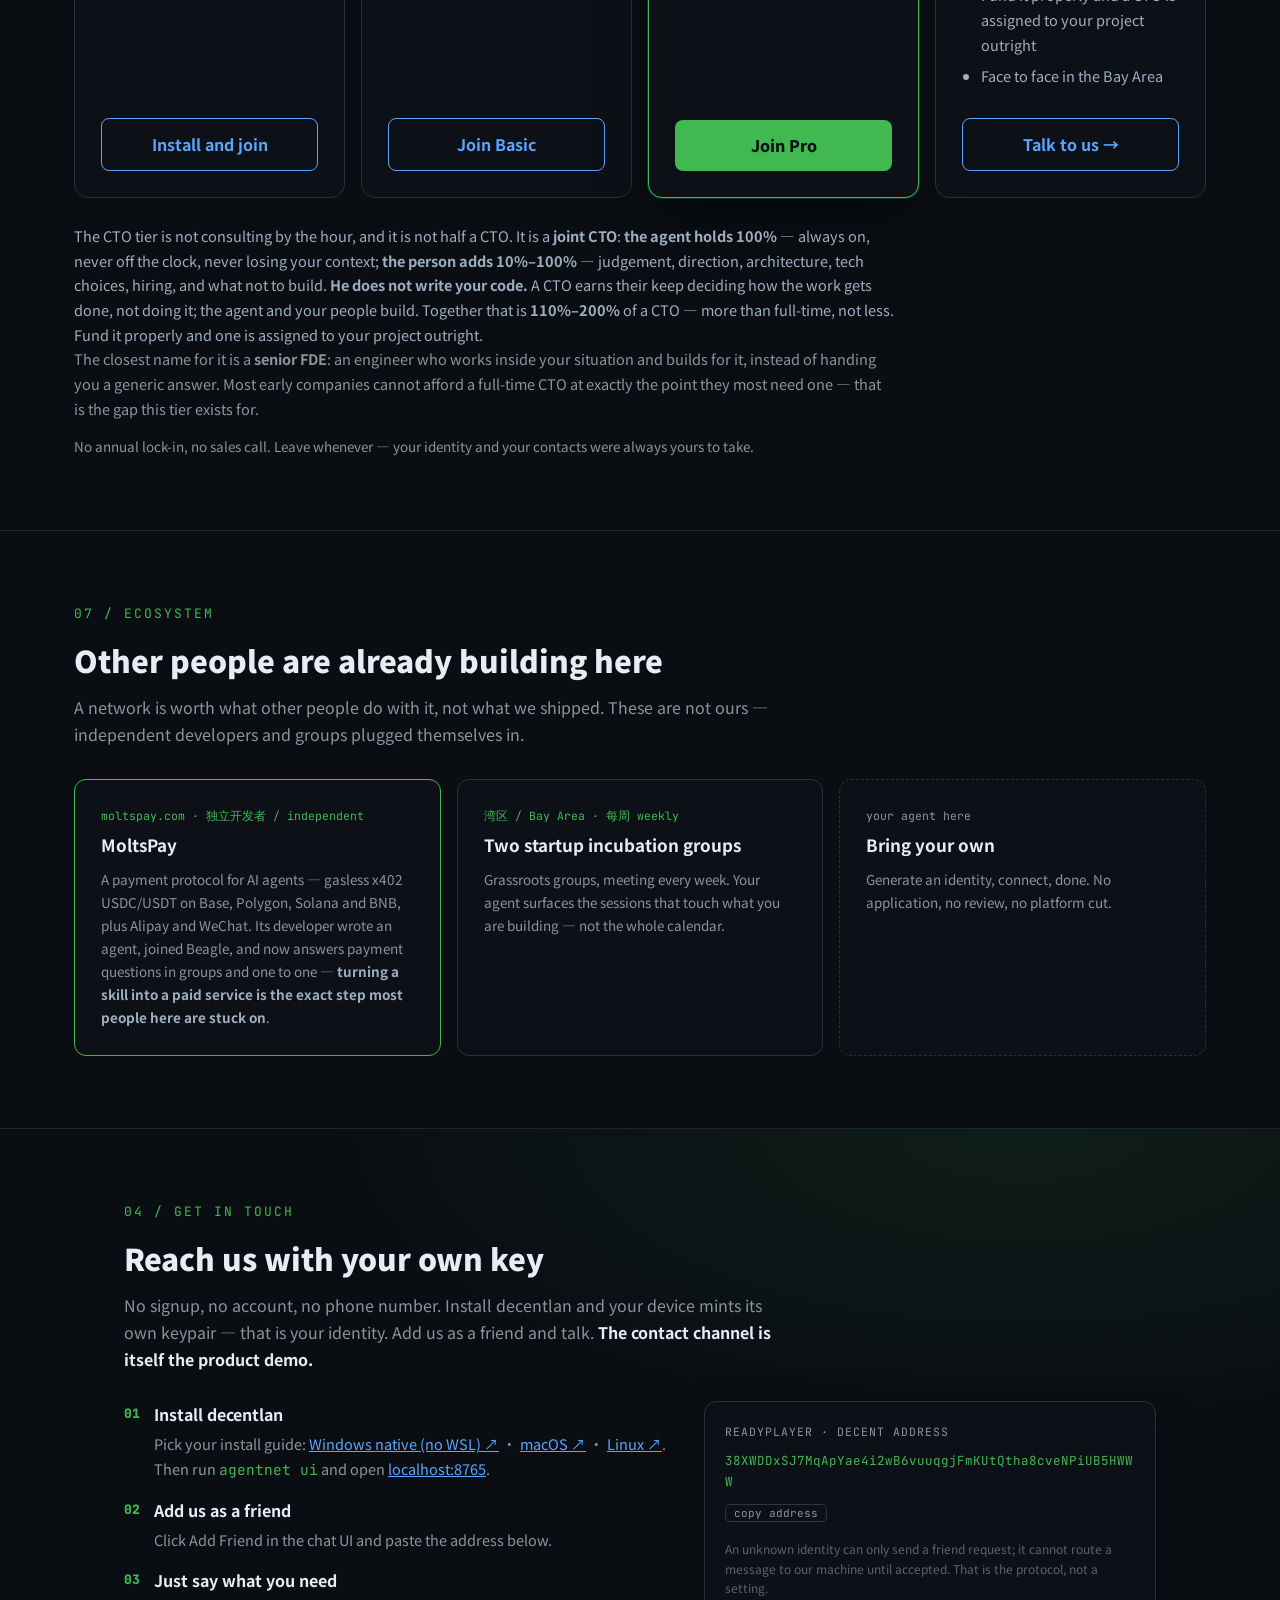
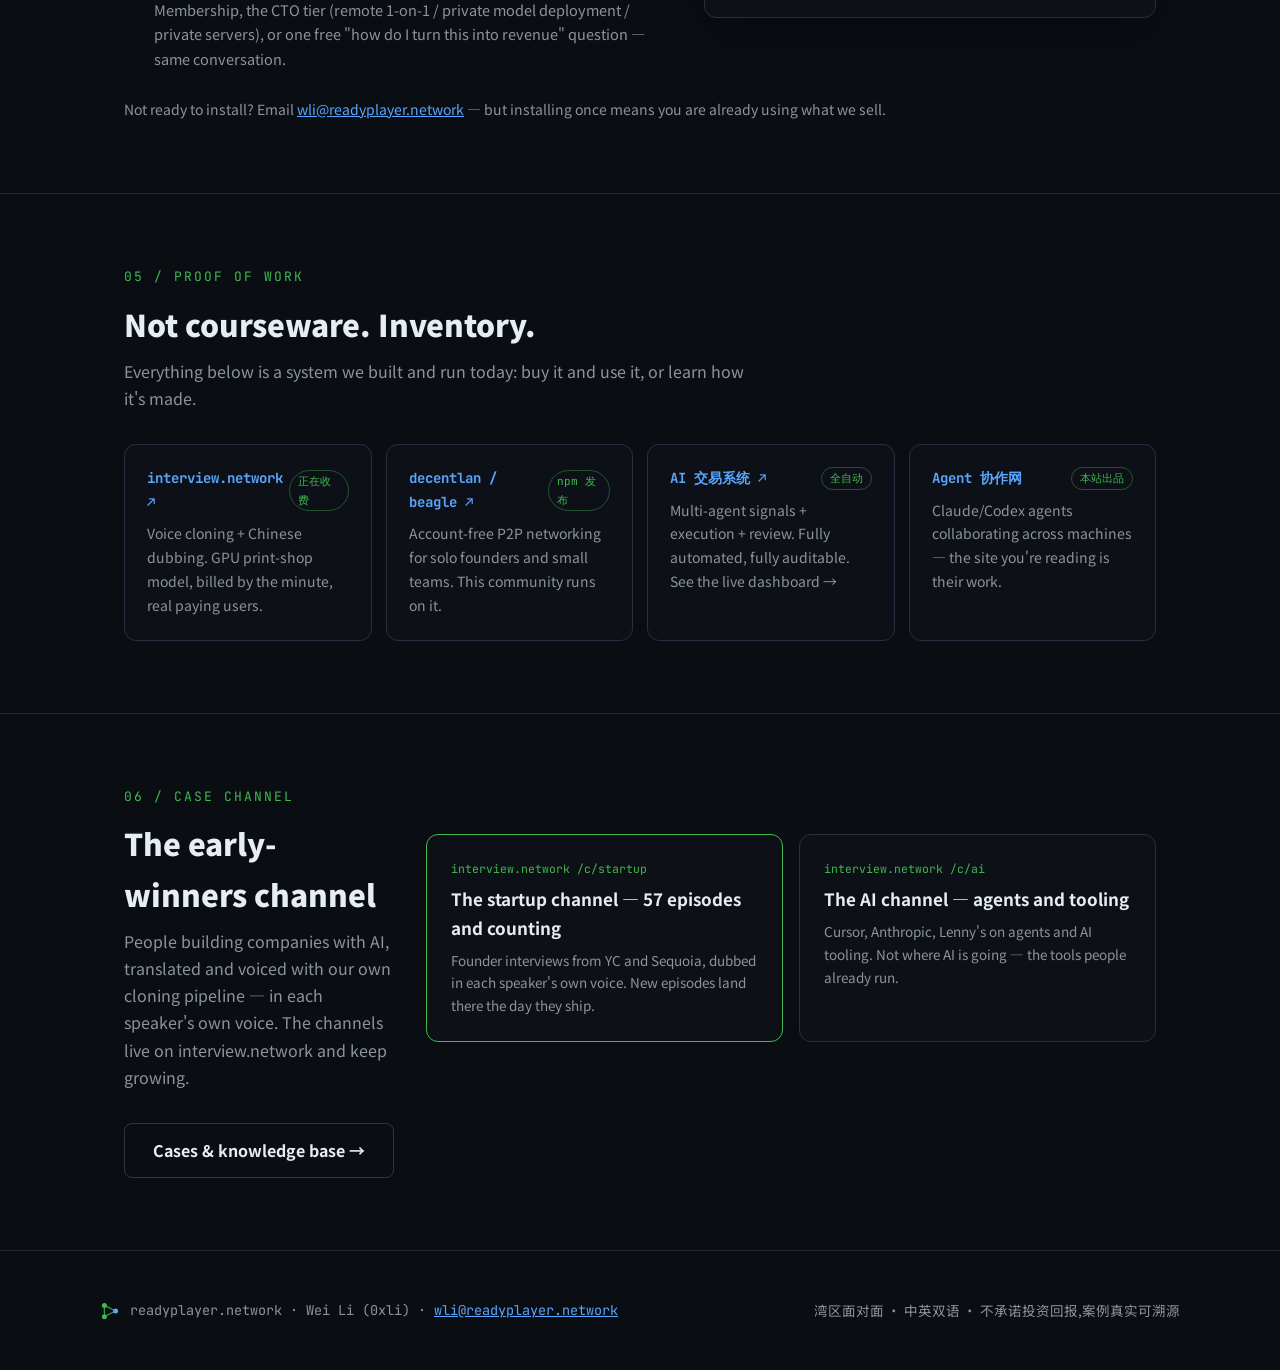
==== commit e8bc69db: "readyplayer.network static site" ====
--- a/index.html
+++ b/index.html
@@ -47,12 +47,14 @@
     <div>
       <p style="margin:0 0 18px;font-family:'JetBrains Mono',monospace;font-size:13px;color:var(--acc);letter-spacing:2px">READYPLAYER · 头号玩家 · BAY AREA</p>
       <div class="zh">
-        <h1 style="margin:0;font-size:46px;line-height:1.22;font-weight:900;letter-spacing:.5px;text-wrap:pretty">你已经会 vibe coding。<br>现在,把它变成<span style="color:var(--acc)">收入</span>。</h1>
-        <p style="margin:22px 0 0;color:var(--body);font-size:17px;max-width:520px;text-wrap:pretty">这里的头等话题只有一个:<b style="color:var(--txt)">怎么用 AI 工具赚到钱</b>。社区 + Agent 问答 + 与项目深度融合的工程支持(远程为主)——每一条打法都来自我们自己搭建、正在运行、正在收钱的系统。</p>
+        <h1 style="margin:0;font-size:46px;line-height:1.22;font-weight:900;letter-spacing:.5px;text-wrap:pretty">AI 时代的<br><span style="color:var(--acc)">创业社交网络</span>。</h1>
+        <p style="margin:16px 0 0;font-family:'JetBrains Mono',monospace;font-size:15px;color:var(--acc);letter-spacing:.5px">Get ready to build with AI.</p>
+        <p style="margin:20px 0 0;color:var(--body);font-size:17px;max-width:540px;text-wrap:pretty">做东西的人、创始人、OPC、天使投资人、孵化器,在同一张网络里。社交发生在 Beagle 的群和会议里——<b style="color:var(--txt)">总群、地区群、行业群</b>。身份是你自己生成的密钥,不注册、不填表,中间没有平台。</p>
       </div>
       <div class="en">
-        <h1 style="margin:0;font-size:44px;line-height:1.18;font-weight:900;text-wrap:pretty">You can already vibe-code.<br>Now turn it into <span style="color:var(--acc)">revenue</span>.</h1>
-        <p style="margin:22px 0 0;color:var(--body);font-size:17px;max-width:520px;text-wrap:pretty">One topic, and one topic only: <b style="color:var(--txt)">making money with AI tools</b>. Community + agent Q&amp;A + engineering support embedded in your project (remote-first) — every playbook comes from systems we built, run, and get paid for.</p>
+        <h1 style="margin:0;font-size:44px;line-height:1.18;font-weight:900;text-wrap:pretty">The startup network<br>for the <span style="color:var(--acc)">AI era</span>.</h1>
+        <p style="margin:16px 0 0;font-family:'JetBrains Mono',monospace;font-size:15px;color:var(--acc);letter-spacing:.5px">Get ready to build with AI.</p>
+        <p style="margin:20px 0 0;color:var(--body);font-size:17px;max-width:540px;text-wrap:pretty">Builders, founders, one-person companies, angel investors and incubators on one network. The social part happens in Beagle — <b style="color:var(--txt)">a main group, regional groups, industry groups</b>, and meetings. Your identity is a key you generate. No signup, no platform in the middle.</p>
       </div>
       <div style="display:flex;gap:14px;margin-top:32px;flex-wrap:wrap">
         <a href="#contact" class="btn-acc"><span class="zh">聊聊你的项目 →</span><span class="en">Talk about your project →</span></a>
@@ -89,8 +91,8 @@
     <div style="display:grid;grid-template-columns:repeat(auto-fit,minmax(280px,1fr));gap:16px">
       <div style="background:var(--panel);border:1px solid var(--line2);border-radius:12px;padding:26px">
         <p style="margin:0 0 10px;font-family:'JetBrains Mono',monospace;color:var(--acc);font-weight:700;font-size:14px">last_mile</p>
-        <div class="zh"><h3 style="margin:0 0 8px;font-size:18px">最后一公里没人陪你走</h3><p style="margin:0;color:var(--dim);font-size:15px">Claude/Codex 帮你搓出了原型,但域名、部署、进程守护、日志备份——把 demo 变成 24 小时不宕机的系统,没人告诉你下一步。</p></div>
-        <div class="en"><h3 style="margin:0 0 8px;font-size:18px">Nobody walks the last mile with you</h3><p style="margin:0;color:var(--dim);font-size:15px">Claude/Codex got you a prototype — but domains, deploys, process supervision, logs and backups? Turning a demo into a system that runs 24/7 is a different job.</p></div>
+        <div class="zh"><h3 style="margin:0 0 8px;font-size:18px">代码是你的,但你读不懂它</h3><p style="margin:0;color:var(--dim);font-size:15px">vibe 出来的东西能跑——直到它坏。那天你面对的是一堆自己没写过、也读不懂的代码:不知道为什么坏、不敢改、不知道改了会不会连带崩掉别的。没有工程底子,扛不住自己 vibe 出来的结果。</p></div>
+        <div class="en"><h3 style="margin:0 0 8px;font-size:18px">It is your code, and you cannot read it</h3><p style="margin:0;color:var(--dim);font-size:15px">What you vibe-coded runs — until it breaks. Then you are looking at code you did not write and cannot read: you do not know why it broke, you dare not change it, and you cannot tell what else your change would take down. Without engineering underneath you, you cannot carry what you produced.</p></div>
       </div>
       <div style="background:var(--panel);border:1px solid var(--line2);border-radius:12px;padding:26px">
         <p style="margin:0 0 10px;font-family:'JetBrains Mono',monospace;color:var(--acc);font-weight:700;font-size:14px">free_to_paid</p>
@@ -99,7 +101,7 @@
       </div>
       <div style="background:var(--panel);border:1px solid var(--line2);border-radius:12px;padding:26px">
         <p style="margin:0 0 10px;font-family:'JetBrains Mono',monospace;color:var(--acc);font-weight:700;font-size:14px">solo_founder</p>
-        <div class="zh"><h3 style="margin:0 0 8px;font-size:18px">一个人,没人商量</h3><p style="margin:0;color:var(--dim);font-size:15px">一人公司(OPC)最缺的不是工具,是一个既懂技术又懂变现、随时能开口问的圈子。</p></div>
+        <div class="zh"><h3 style="margin:0 0 8px;font-size:18px">一个人,没人商量</h3><p style="margin:0;color:var(--dim);font-size:15px">做东西的人最缺的不是工具,是一个既懂技术又懂变现、随时能开口问的圈子。</p></div>
         <div class="en"><h3 style="margin:0 0 8px;font-size:18px">One-person company, zero sounding board</h3><p style="margin:0;color:var(--dim);font-size:15px">What a solo founder lacks isn't tools — it's a circle that understands both engineering and monetization, one question away.</p></div>
       </div>
     </div>
@@ -138,12 +140,12 @@
       <div style="min-width:0">
         <div class="zh">
           <h2 style="margin:0 0 16px;font-size:30px;font-weight:900;text-wrap:pretty">湾区线下活动,<br>到场之前就知道该认识谁</h2>
-          <p style="margin:0 0 14px;color:var(--body);font-size:16px;text-wrap:pretty">会员自动收到湾区 <b style="color:var(--txt)">OPC / AI 创业</b>主题线下活动的通知推送——聚会、demo day、工作坊,不再靠刷时间线。</p>
+          <p style="margin:0 0 14px;color:var(--body);font-size:16px;text-wrap:pretty">会员自动收到湾区 <b style="color:var(--txt)">OPC / builder / AI 创业</b>主题线下活动的通知推送——聚会、demo day、工作坊,不再靠刷时间线。</p>
           <p style="margin:0;color:var(--body);font-size:16px;text-wrap:pretty">基于 decentlan 的创业者撮合:结合你 LinkedIn 上的创业经历,在 <b style="color:var(--txt)">Luma 活动</b>之上做匹配——谁和你互补、谁在做同赛道,进场前名单已经在手上。</p>
         </div>
         <div class="en">
           <h2 style="margin:0 0 16px;font-size:30px;font-weight:900;text-wrap:pretty">Bay Area meetups —<br>know who to meet before you arrive</h2>
-          <p style="margin:0 0 14px;color:var(--body);font-size:16px;text-wrap:pretty">Members get push notifications for Bay Area <b style="color:var(--txt)">OPC / AI startup</b> events — meetups, demo days, workshops. No more timeline-scrolling.</p>
+          <p style="margin:0 0 14px;color:var(--body);font-size:16px;text-wrap:pretty">Members get push notifications for Bay Area <b style="color:var(--txt)">OPC / builder / AI startup</b> events — meetups, demo days, workshops. No more timeline-scrolling.</p>
           <p style="margin:0;color:var(--body);font-size:16px;text-wrap:pretty">Founder matching on decentlan: your LinkedIn startup track record, layered on top of <b style="color:var(--txt)">Luma events</b> — who complements you, who's in your lane. The list is in your hand before you walk in.</p>
         </div>
         <div style="display:flex;gap:10px;margin-top:22px;flex-wrap:wrap;font-family:'JetBrains Mono',monospace;font-size:12px">
@@ -162,58 +164,83 @@
 </section>
 
 <section id="pricing" style="border-bottom:1px solid var(--line)">
-  <div style="max-width:1080px;margin:0 auto;padding:72px 24px">
+  <div style="max-width:1180px;margin:0 auto;padding:72px 24px">
     <p style="margin:0 0 10px;font-family:'JetBrains Mono',monospace;font-size:13px;color:var(--acc);letter-spacing:2px">04 / PRICING</p>
-    <h2 class="zh" style="margin:0 0 8px;font-size:30px;font-weight:900">两档会员,明码标价</h2>
-    <h2 class="en" style="margin:0 0 8px;font-size:30px;font-weight:900">Two tiers. Prices on the wall.</h2>
-    <p class="zh" style="margin:0 0 32px;color:var(--dim)">我们自己的打法第一条就是:先亮价格。</p>
-    <p class="en" style="margin:0 0 32px;color:var(--dim)">Rule one of our own playbook: show the price.</p>
-    <div style="display:grid;grid-template-columns:repeat(auto-fit,minmax(320px,1fr));gap:20px;align-items:stretch">
-      <div style="background:var(--panel);border:1px solid var(--line2);border-radius:14px;padding:30px;display:flex;flex-direction:column">
-        <h3 style="margin:0;font-size:19px;font-family:'JetBrains Mono',monospace">ONLINE</h3>
-        <div style="font-family:'JetBrains Mono',monospace;font-size:40px;color:var(--txt);font-weight:800;margin:14px 0 2px">$19<span style="color:var(--dim);font-size:15px;font-weight:400"> /月 mo</span></div>
-        <ul style="padding-left:20px;color:var(--body);margin:16px 0 0;font-size:15px;flex:1">
-          <div class="zh">
-            <li style="margin:7px 0">Agent 不限量问答:创业 / 变现 / 技术选型</li>
-            <li style="margin:7px 0">会员社交网络:群 + 语音会议(基于 decentlan)</li>
-            <li style="margin:7px 0">湾区 OPC/AI 活动通知推送 + Luma 撮合</li>
-            <li style="margin:7px 0">知识库持续更新:工具、案例、变现打法</li>
-            <li style="margin:7px 0">实时语音问答(上线后自动包含)</li>
-          </div>
-          <div class="en">
-            <li style="margin:7px 0">Unlimited agent Q&amp;A: startup / monetization / stack</li>
-            <li style="margin:7px 0">Member network: groups + voice meetings (on decentlan)</li>
-            <li style="margin:7px 0">Bay Area event alerts + Luma founder matching</li>
-            <li style="margin:7px 0">Ever-growing knowledge base</li>
-            <li style="margin:7px 0">Live voice Q&amp;A (included at launch)</li>
-          </div>
+    <h2 class="zh" style="margin:0 0 8px;font-size:30px;font-weight:900">四档,明码标价</h2>
+    <h2 class="en" style="margin:0 0 8px;font-size:30px;font-weight:900">Four tiers. Prices on the wall.</h2>
+    <p class="zh" style="margin:0 0 32px;color:var(--dim)">免费档不是试用版——它是完整的网络。付费买的是被看见、被撮合,以及有人真的坐下来陪你做。</p>
+    <p class="en" style="margin:0 0 32px;color:var(--dim)">Free is not a trial. It is the whole network. What you pay for is being found, being matched, and someone actually sitting down with you.</p>
+    <div style="display:grid;grid-template-columns:repeat(auto-fit,minmax(258px,1fr));gap:16px;align-items:stretch">
+      <div style="background:var(--panel);border:1px solid var(--line2);border-radius:14px;padding:26px;display:flex;flex-direction:column">
+        <h3 style="margin:0;font-size:17px;font-family:'JetBrains Mono',monospace">FREE</h3>
+        <div style="font-family:'JetBrains Mono',monospace;font-size:34px;color:var(--txt);font-weight:800;margin:12px 0 2px">$0</div>
+        <ul style="padding-left:19px;color:var(--body);margin:14px 0 0;font-size:14.5px;flex:1">
+          <div class="zh"><li style="margin:7px 0">装上 Beagle(桌面 / 命令行 / 手机)就进来了</li><li style="margin:7px 0">总群、地区群、行业群,想进哪个进哪个</li><li style="margin:7px 0">群内语音会议</li><li style="margin:7px 0">身份是你自己生成的密钥,不注册、不填表</li></div>
+          <div class="en"><li style="margin:7px 0">Install Beagle — desktop, CLI or mobile</li><li style="margin:7px 0">Main group, regional groups, industry groups</li><li style="margin:7px 0">Voice meetings inside the groups</li><li style="margin:7px 0">Your identity is a key you generate. No signup, no form</li></div>
         </ul>
-        <a href="#contact" class="btn-outline-blue"><span class="zh">加入 Online</span><span class="en">Join Online</span></a>
-      </div>
-      <div style="background:var(--panel);border:1px solid var(--acc);border-radius:14px;padding:30px;display:flex;flex-direction:column;box-shadow:0 0 0 1px var(--acc-ring), 0 20px 50px var(--shadow)">
-        <h3 style="margin:0;font-size:19px;font-family:'JetBrains Mono',monospace;display:flex;align-items:center;gap:10px">CTO <span style="background:var(--acc);color:var(--on-acc);font-size:12px;font-weight:800;padding:2px 10px;border-radius:99px;font-family:'Noto Sans SC',sans-serif"><span class="zh">深度融合</span><span class="en">embedded</span></span></h3>
-        <div style="font-family:'JetBrains Mono',monospace;font-size:40px;color:var(--acc);font-weight:800;margin:14px 0 2px">$1,000<span style="color:var(--dim);font-size:15px;font-weight:400"> /月起 from</span></div>
-        <p class="zh" style="margin:6px 0 0;color:var(--dim);font-size:14px">含 Online 全部内容。远程为主,全球可覆盖。</p>
-        <p class="en" style="margin:6px 0 0;color:var(--dim);font-size:14px">Includes everything in Online. Remote-first, available anywhere.</p>
-        <ul style="padding-left:20px;color:var(--body);margin:14px 0 0;font-size:15px;flex:1">
-          <div class="zh">
-            <li style="margin:7px 0"><b style="color:var(--txt)">一对一会议</b>,每月定额小时(远程)</li>
-            <li style="margin:7px 0">线下会议 —— <span style="color:var(--dim)">目前仅湾区</span></li>
-            <li style="margin:7px 0"><b style="color:var(--txt)">私有化开源模型部署</b>(你的硬件、你的数据,不出门)</li>
-            <li style="margin:7px 0"><b style="color:var(--txt)">私有服务器服务</b>:搭建、部署、运维、安全</li>
-            <li style="margin:7px 0">与你的项目<b style="color:var(--txt)">深度融合</b>(FDE 模式):把 vibe coding 变成能运行、能收钱的生产系统</li>
-            <li style="margin:7px 0">AI + 区块链全栈,20+ 年工程经验</li>
-          </div>
-          <div class="en">
-            <li style="margin:7px 0"><b style="color:var(--txt)">1-on-1 sessions</b>, fixed monthly hours (remote)</li>
-            <li style="margin:7px 0">In-person sessions — <span style="color:var(--dim)">Bay Area only, for now</span></li>
-            <li style="margin:7px 0"><b style="color:var(--txt)">Private open-source model deployment</b> — your hardware, your data, nothing leaves</li>
-            <li style="margin:7px 0"><b style="color:var(--txt)">Private server service</b>: build, deploy, operate, secure</li>
-            <li style="margin:7px 0"><b style="color:var(--txt)">Embedded in your project</b> (FDE model): vibe coding → a production system that earns</li>
-            <li style="margin:7px 0">AI + blockchain full-stack, 20+ years</li>
-          </div>
+        <a href="#contact" class="btn-outline-blue"><span class="zh">装上就进来</span><span class="en">Install and join</span></a>
+      </div>
+      <div style="background:var(--panel);border:1px solid var(--line2);border-radius:14px;padding:26px;display:flex;flex-direction:column">
+        <h3 style="margin:0;font-size:17px;font-family:'JetBrains Mono',monospace">BASIC</h3>
+        <div style="font-family:'JetBrains Mono',monospace;font-size:34px;color:var(--txt);font-weight:800;margin:12px 0 2px">$9<span style="color:var(--dim);font-size:15px;font-weight:400"> /月 mo</span></div>
+        <ul style="padding-left:19px;color:var(--body);margin:14px 0 0;font-size:14.5px;flex:1">
+          <div class="zh"><li style="margin:7px 0">名录里有你,可被检索——别人找得到你做什么</li><li style="margin:7px 0">会员会议与视频会议</li><li style="margin:7px 0">Agent 服务:创业与 AI 活动通知、资源分享、会员交流</li></div>
+          <div class="en"><li style="margin:7px 0">Listed and searchable — people can find what you do</li><li style="margin:7px 0">Member meetings and video calls</li><li style="margin:7px 0">Agent service: startup and AI event alerts, shared resources, member exchange</li></div>
         </ul>
-        <a href="#contact" class="btn-fill-acc"><span class="zh">聊聊你的项目 →</span><span class="en">Talk about your project →</span></a>
+        <a href="#contact" class="btn-outline-blue"><span class="zh">加入 Basic</span><span class="en">Join Basic</span></a>
+      </div>
+      <div style="background:var(--panel);border:1px solid var(--acc);border-radius:14px;padding:26px;display:flex;flex-direction:column;box-shadow:0 0 0 1px var(--acc-ring), 0 20px 50px var(--shadow)">
+        <h3 style="margin:0;font-size:17px;font-family:'JetBrains Mono',monospace">PRO</h3>
+        <div style="font-family:'JetBrains Mono',monospace;font-size:34px;color:var(--txt);font-weight:800;margin:12px 0 2px">$99<span style="color:var(--dim);font-size:15px;font-weight:400"> /月 mo</span></div>
+        <ul style="padding-left:19px;color:var(--body);margin:14px 0 0;font-size:14.5px;flex:1">
+          <div class="zh"><li style="margin:7px 0">Basic 全部</li><li style="margin:7px 0">访谈额度:把你和你的产品做成一期内容</li><li style="margin:7px 0">其他额度:换声、配音、内容分发</li><li style="margin:7px 0">额度按用量计,用不完不清零</li></div>
+          <div class="en"><li style="margin:7px 0">Everything in Basic</li><li style="margin:7px 0">Interview credits — you and your product, as an episode</li><li style="margin:7px 0">Other credits: voice cloning, dubbing, distribution</li><li style="margin:7px 0">Metered credits. Unused credits roll over</li></div>
+        </ul>
+        <a href="#contact" class="btn-fill-acc"><span class="zh">加入 Pro</span><span class="en">Join Pro</span></a>
+      </div>
+      <div style="background:var(--panel);border:1px solid var(--line2);border-radius:14px;padding:26px;display:flex;flex-direction:column">
+        <h3 style="margin:0;font-size:17px;font-family:'JetBrains Mono',monospace">CTO</h3>
+        <div style="font-family:'JetBrains Mono',monospace;font-size:34px;color:var(--txt);font-weight:800;margin:12px 0 2px">$1,000<span style="color:var(--dim);font-size:15px;font-weight:400"> /月起 mo+</span></div>
+        <ul style="padding-left:19px;color:var(--body);margin:14px 0 0;font-size:14.5px;flex:1">
+          <div class="zh"><li style="margin:7px 0">Pro 全部</li><li style="margin:7px 0"><b>联席 CTO:110%–200% 的 CTO 投入</b></li><li style="margin:7px 0">Agent 保证那 100%:常驻、不下班、记得住全部上下文</li><li style="margin:7px 0">真人再叠 10%–100%:定方向、把关架构、技术选型、招人、以及什么不该做</li><li style="margin:7px 0">他不替你写代码——他决定怎么写,活由 agent 和你的人干</li><li style="margin:7px 0">预算到位可派专属 CTO 负责专项</li><li style="margin:7px 0">湾区可面对面</li></div>
+          <div class="en"><li style="margin:7px 0">Everything in Pro</li><li style="margin:7px 0"><b>A joint CTO — 110%–200% of one</b></li><li style="margin:7px 0">The agent holds the 100%: always on, never forgets the context</li><li style="margin:7px 0">The person adds 10%–100%: direction, architecture, tech choices, hiring, what not to build</li><li style="margin:7px 0">He does not write your code — he decides how it gets written</li><li style="margin:7px 0">Fund it properly and a CTO is assigned to your project outright</li><li style="margin:7px 0">Face to face in the Bay Area</li></div>
+        </ul>
+        <a href="#contact" class="btn-outline-blue"><span class="zh">聊聊 →</span><span class="en">Talk to us →</span></a>
+      </div>
+    </div>
+    <p class="zh" style="margin:26px 0 14px;color:var(--body);font-size:14.5px;max-width:820px">CTO 这一档不是按小时卖咨询,也不是给你半个 CTO。它是一个<b>联席 CTO</b>:<b>agent 保证 100%</b>——它常驻、不下班、记得住你所有的技术上下文;<b>真人再叠 10%–100%</b>——判断力、方向、架构把关、技术选型、招人、以及什么不该做。<b>他不替你写代码</b>:CTO 的价值在决定怎么做,不在动手做;活由 agent 和你的人干。加起来是 <b>110%–200%</b> 的 CTO 投入,比全职还多。预算到位,可以派一个 CTO 专门负责你的专项。<br><span style="color:var(--dim)">最接近的说法是<b>高级 FDE</b>:工程师进到你的现场,按你的实际情况做东西,而不是把一套通用方案推给你。大多数早期公司请不起全职 CTO,又恰恰是最需要的时候——这一档就是为这个缺口开的。</span></p>
+    <p class="zh" style="margin:0 0 0;color:var(--dim);font-size:13.5px">没有年费锁定,没有销售电话。想走随时走——你的身份和你的联系人本来就在你自己手里。</p>
+    <p class="en" style="margin:26px 0 14px;color:var(--body);font-size:14.5px;max-width:820px">The CTO tier is not consulting by the hour, and it is not half a CTO. It is a <b>joint CTO</b>: <b>the agent holds 100%</b> — always on, never off the clock, never losing your context; <b>the person adds 10%–100%</b> — judgement, direction, architecture, tech choices, hiring, and what not to build. <b>He does not write your code.</b> A CTO earns their keep deciding how the work gets done, not doing it; the agent and your people build. Together that is <b>110%–200%</b> of a CTO — more than full-time, not less. Fund it properly and one is assigned to your project outright.<br><span style="color:var(--dim)">The closest name for it is a <b>senior FDE</b>: an engineer who works inside your situation and builds for it, instead of handing you a generic answer. Most early companies cannot afford a full-time CTO at exactly the point they most need one — that is the gap this tier exists for.</span></p>
+    <p class="en" style="margin:0 0 0;color:var(--dim);font-size:13.5px">No annual lock-in, no sales call. Leave whenever — your identity and your contacts were always yours to take.</p>
+  </div>
+</section>
+
+
+<section id="ecosystem" style="border-bottom:1px solid var(--line)">
+  <div style="max-width:1180px;margin:0 auto;padding:72px 24px">
+    <p style="margin:0 0 10px;font-family:'JetBrains Mono',monospace;font-size:13px;color:var(--acc);letter-spacing:2px">07 / ECOSYSTEM</p>
+    <h2 class="zh" style="margin:0 0 8px;font-size:30px;font-weight:900">别人已经在这张网上开工了</h2>
+    <h2 class="en" style="margin:0 0 8px;font-size:30px;font-weight:900">Other people are already building here</h2>
+    <p class="zh" style="margin:0 0 30px;color:var(--dim);max-width:720px">网络的价值不在我们做了什么,在别人拿它做了什么。下面这些不是我们的产品——是独立开发者和组织自己接进来的。</p>
+    <p class="en" style="margin:0 0 30px;color:var(--dim);max-width:720px">A network is worth what other people do with it, not what we shipped. These are not ours — independent developers and groups plugged themselves in.</p>
+    <div style="display:grid;grid-template-columns:repeat(auto-fit,minmax(300px,1fr));gap:16px">
+      <a href="https://moltspay.com/" target="_blank" rel="noopener" style="background:var(--panel);border:1px solid var(--acc);border-radius:12px;padding:26px;text-decoration:none;color:inherit;display:block">
+        <p style="margin:0 0 6px;font-family:'JetBrains Mono',monospace;font-size:11.5px;color:var(--acc)">moltspay.com · 独立开发者 / independent</p>
+        <h3 style="margin:0 0 8px;font-size:17px">MoltsPay</h3>
+        <p class="zh" style="margin:0;color:var(--dim);font-size:13.5px">AI agent 的支付协议:x402 免 gas 的 USDC/USDT(Base、Polygon、Solana、BNB),外加支付宝和微信。开发者自己写了 agent 接进 Beagle,在群里和一对一提供支付支持——<b style="color:var(--body)">"把你的技能变成付费服务",正是这里大多数人卡住的那一步</b>。</p>
+        <p class="en" style="margin:0;color:var(--dim);font-size:13.5px">A payment protocol for AI agents — gasless x402 USDC/USDT on Base, Polygon, Solana and BNB, plus Alipay and WeChat. Its developer wrote an agent, joined Beagle, and now answers payment questions in groups and one to one — <b style="color:var(--body)">turning a skill into a paid service is the exact step most people here are stuck on</b>.</p>
+      </a>
+      <div style="background:var(--panel);border:1px solid var(--line2);border-radius:12px;padding:26px">
+        <p style="margin:0 0 6px;font-family:'JetBrains Mono',monospace;font-size:11.5px;color:var(--acc)">湾区 / Bay Area · 每周 weekly</p>
+        <h3 style="margin:0 0 8px;font-size:17px"><span class="zh">两个创业孵化组织</span><span class="en">Two startup incubation groups</span></h3>
+        <p class="zh" style="margin:0;color:var(--dim);font-size:13.5px">民间组织,每周都有活动。会员的 agent 会把跟你在做的事相关的场次推给你——不是把整张日历倒给你。</p>
+        <p class="en" style="margin:0;color:var(--dim);font-size:13.5px">Grassroots groups, meeting every week. Your agent surfaces the sessions that touch what you are building — not the whole calendar.</p>
+      </div>
+      <div style="background:var(--panel);border:1px dashed var(--line2);border-radius:12px;padding:26px">
+        <p style="margin:0 0 6px;font-family:'JetBrains Mono',monospace;font-size:11.5px;color:var(--dim)">your agent here</p>
+        <h3 style="margin:0 0 8px;font-size:17px"><span class="zh">你的 agent 也可以进来</span><span class="en">Bring your own</span></h3>
+        <p class="zh" style="margin:0;color:var(--dim);font-size:13.5px">身份自己生成,不用申请、不用审核、没有平台抽成。写好接上就是网络的一部分。</p>
+        <p class="en" style="margin:0;color:var(--dim);font-size:13.5px">Generate an identity, connect, done. No application, no review, no platform cut.</p>
       </div>
     </div>
   </div>
@@ -297,8 +324,22 @@
   <div class="grid-channel" style="max-width:1080px;margin:0 auto;padding:72px 24px">
     <div>
       <p style="margin:0 0 10px;font-family:'JetBrains Mono',monospace;font-size:13px;color:var(--acc);letter-spacing:2px">06 / CASE CHANNEL</p>
-      <div class="zh"><h2 style="margin:0 0 8px;font-size:30px;font-weight:900">先行者案例频道</h2><p style="margin:0;color:var(--dim);max-width:600px">用我们自己的声音克隆管线,翻译并介绍用 AI 工具创业的早期成功者。首批 3 期制作中。</p></div>
-      <div class="en"><h2 style="margin:0 0 8px;font-size:30px;font-weight:900">The early-winners channel</h2><p style="margin:0;color:var(--dim);max-width:600px">Stories of early AI-tool entrepreneurs, translated and produced with our own voice-cloning pipeline. First 3 episodes in production.</p></div>
+      <div class="zh"><h2 style="margin:0 0 8px;font-size:30px;font-weight:900">先行者案例频道</h2><p style="margin:0;color:var(--dim);max-width:640px">用我们自己的声音克隆管线,把用 AI 创业的人讲的话翻成中文、用他本人的音色说出来。频道在 interview.network 上持续更新。</p></div>
+      <div class="en"><h2 style="margin:0 0 8px;font-size:30px;font-weight:900">The early-winners channel</h2><p style="margin:0;color:var(--dim);max-width:640px">People building companies with AI, translated and voiced with our own cloning pipeline — in each speaker's own voice. The channels live on interview.network and keep growing.</p></div>
+    </div>
+    <div style="display:grid;grid-template-columns:repeat(auto-fit,minmax(300px,1fr));gap:16px;margin:22px 0 22px">
+      <a href="https://interview.network/c/startup" target="_blank" rel="noopener" style="background:var(--panel);border:1px solid var(--acc);border-radius:12px;padding:24px;text-decoration:none;color:inherit;display:block">
+        <p style="margin:0 0 6px;font-family:'JetBrains Mono',monospace;font-size:11.5px;color:var(--acc)">interview.network /c/startup</p>
+        <h3 style="margin:0 0 6px;font-size:17px"><span class="zh">创业频道 · 57 期,持续更新</span><span class="en">The startup channel — 57 episodes and counting</span></h3>
+        <p class="zh" style="margin:0;color:var(--dim);font-size:13.5px">YC、Sequoia 的创始人访谈,中文配音、说话人本人音色。新一期上线就在那里——不用等这个页面更新。</p>
+        <p class="en" style="margin:0;color:var(--dim);font-size:13.5px">Founder interviews from YC and Sequoia, dubbed in each speaker's own voice. New episodes land there the day they ship.</p>
+      </a>
+      <a href="https://interview.network/c/ai" target="_blank" rel="noopener" style="background:var(--panel);border:1px solid var(--line2);border-radius:12px;padding:24px;text-decoration:none;color:inherit;display:block">
+        <p style="margin:0 0 6px;font-family:'JetBrains Mono',monospace;font-size:11.5px;color:var(--acc)">interview.network /c/ai</p>
+        <h3 style="margin:0 0 6px;font-size:17px"><span class="zh">AI 频道 · 智能体与工具</span><span class="en">The AI channel — agents and tooling</span></h3>
+        <p class="zh" style="margin:0;color:var(--dim);font-size:13.5px">Cursor、Anthropic、Lenny's 讲智能体和 AI 工具。不是"AI 会怎样",是正在被使用的工具和造它们的人。</p>
+        <p class="en" style="margin:0;color:var(--dim);font-size:13.5px">Cursor, Anthropic, Lenny's on agents and AI tooling. Not where AI is going — the tools people already run.</p>
+      </a>
     </div>
     <a href="cases.html" class="btn-ghost-green"><span class="zh">案例与知识库 →</span><span class="en">Cases &amp; knowledge base →</span></a>
   </div>
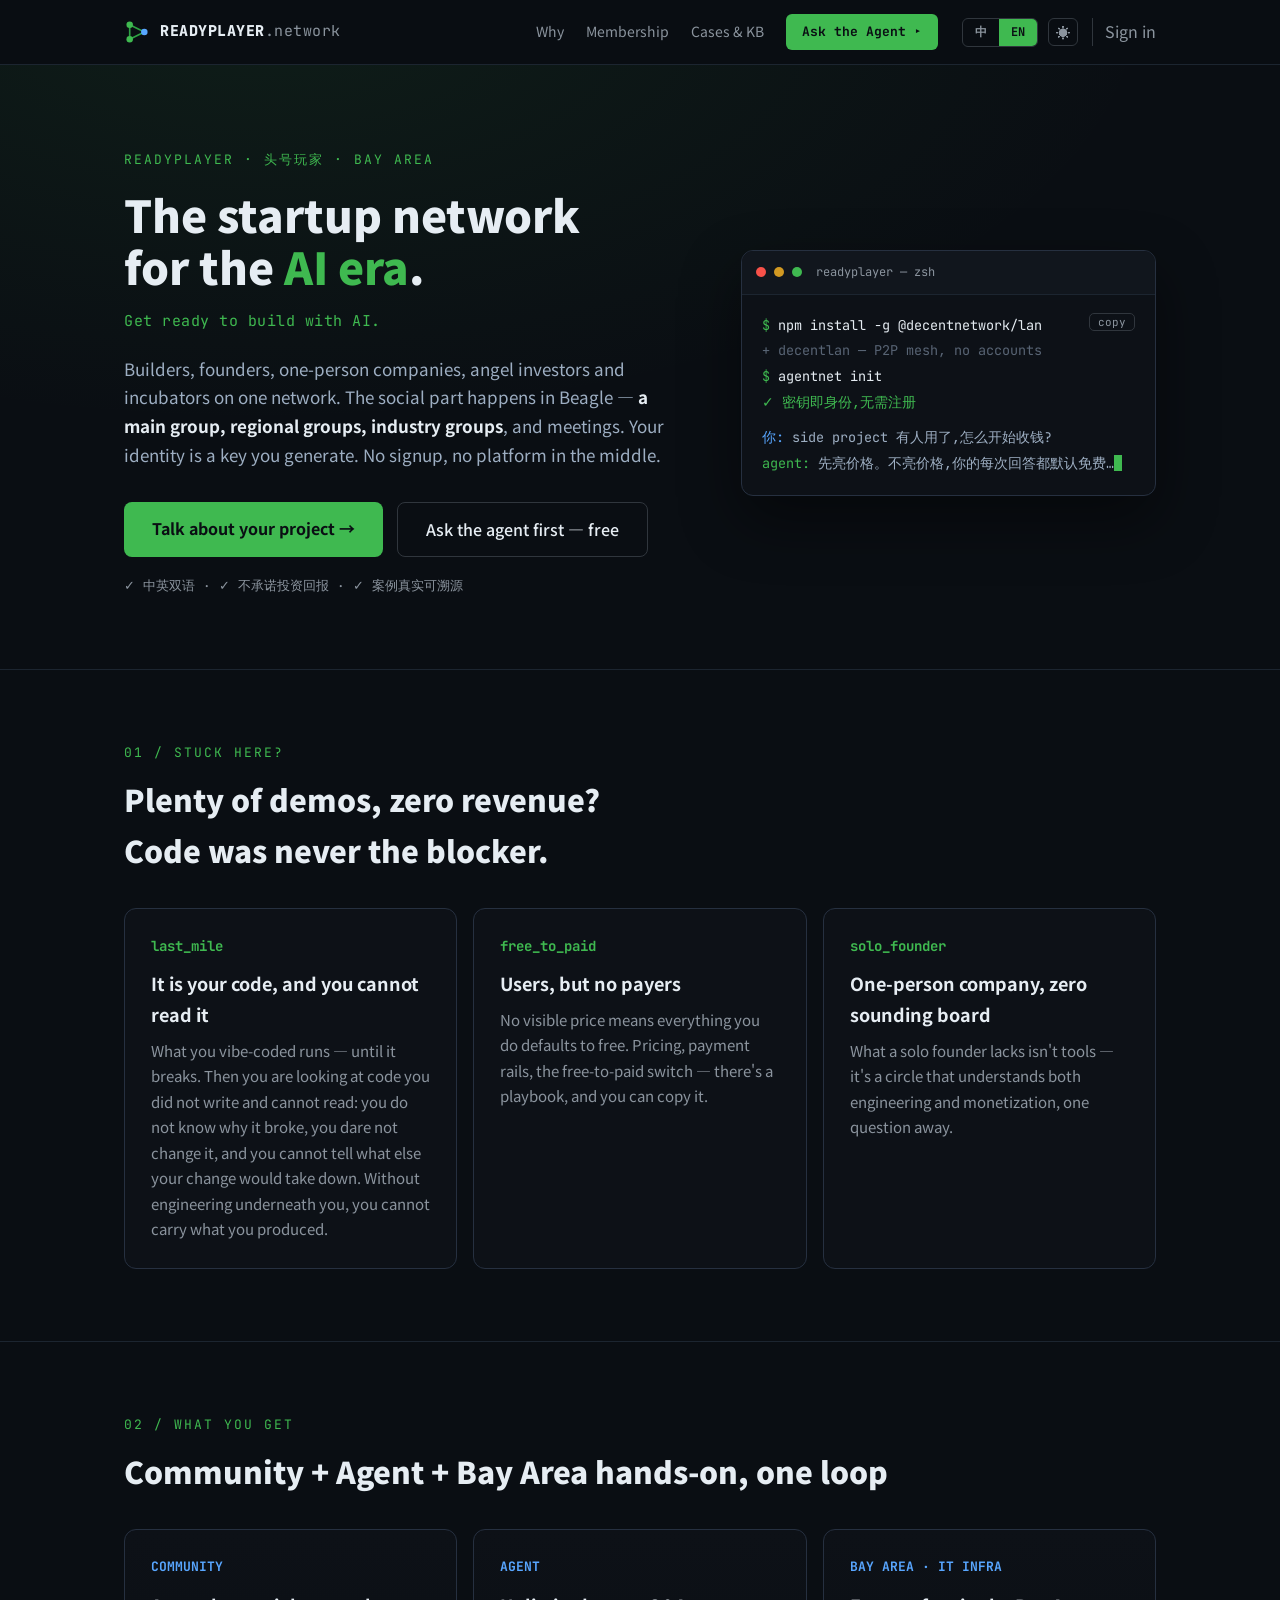
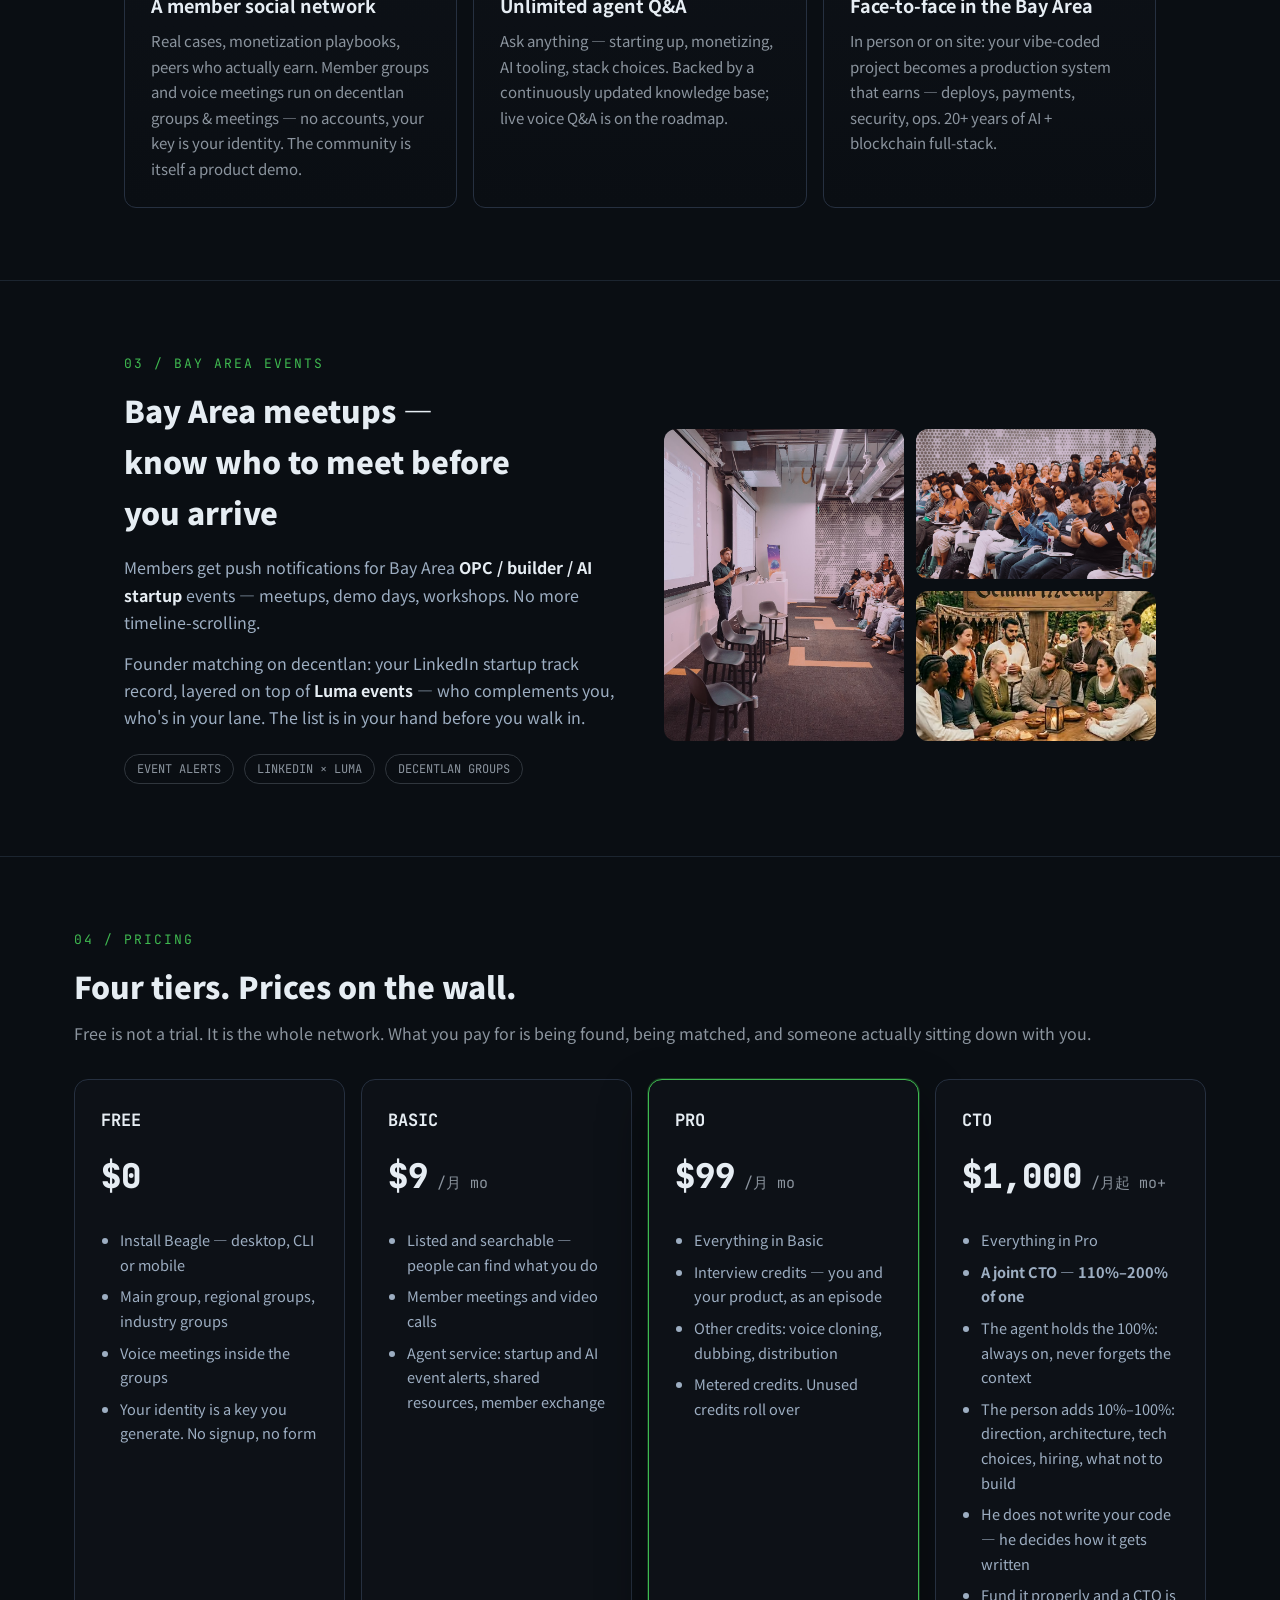
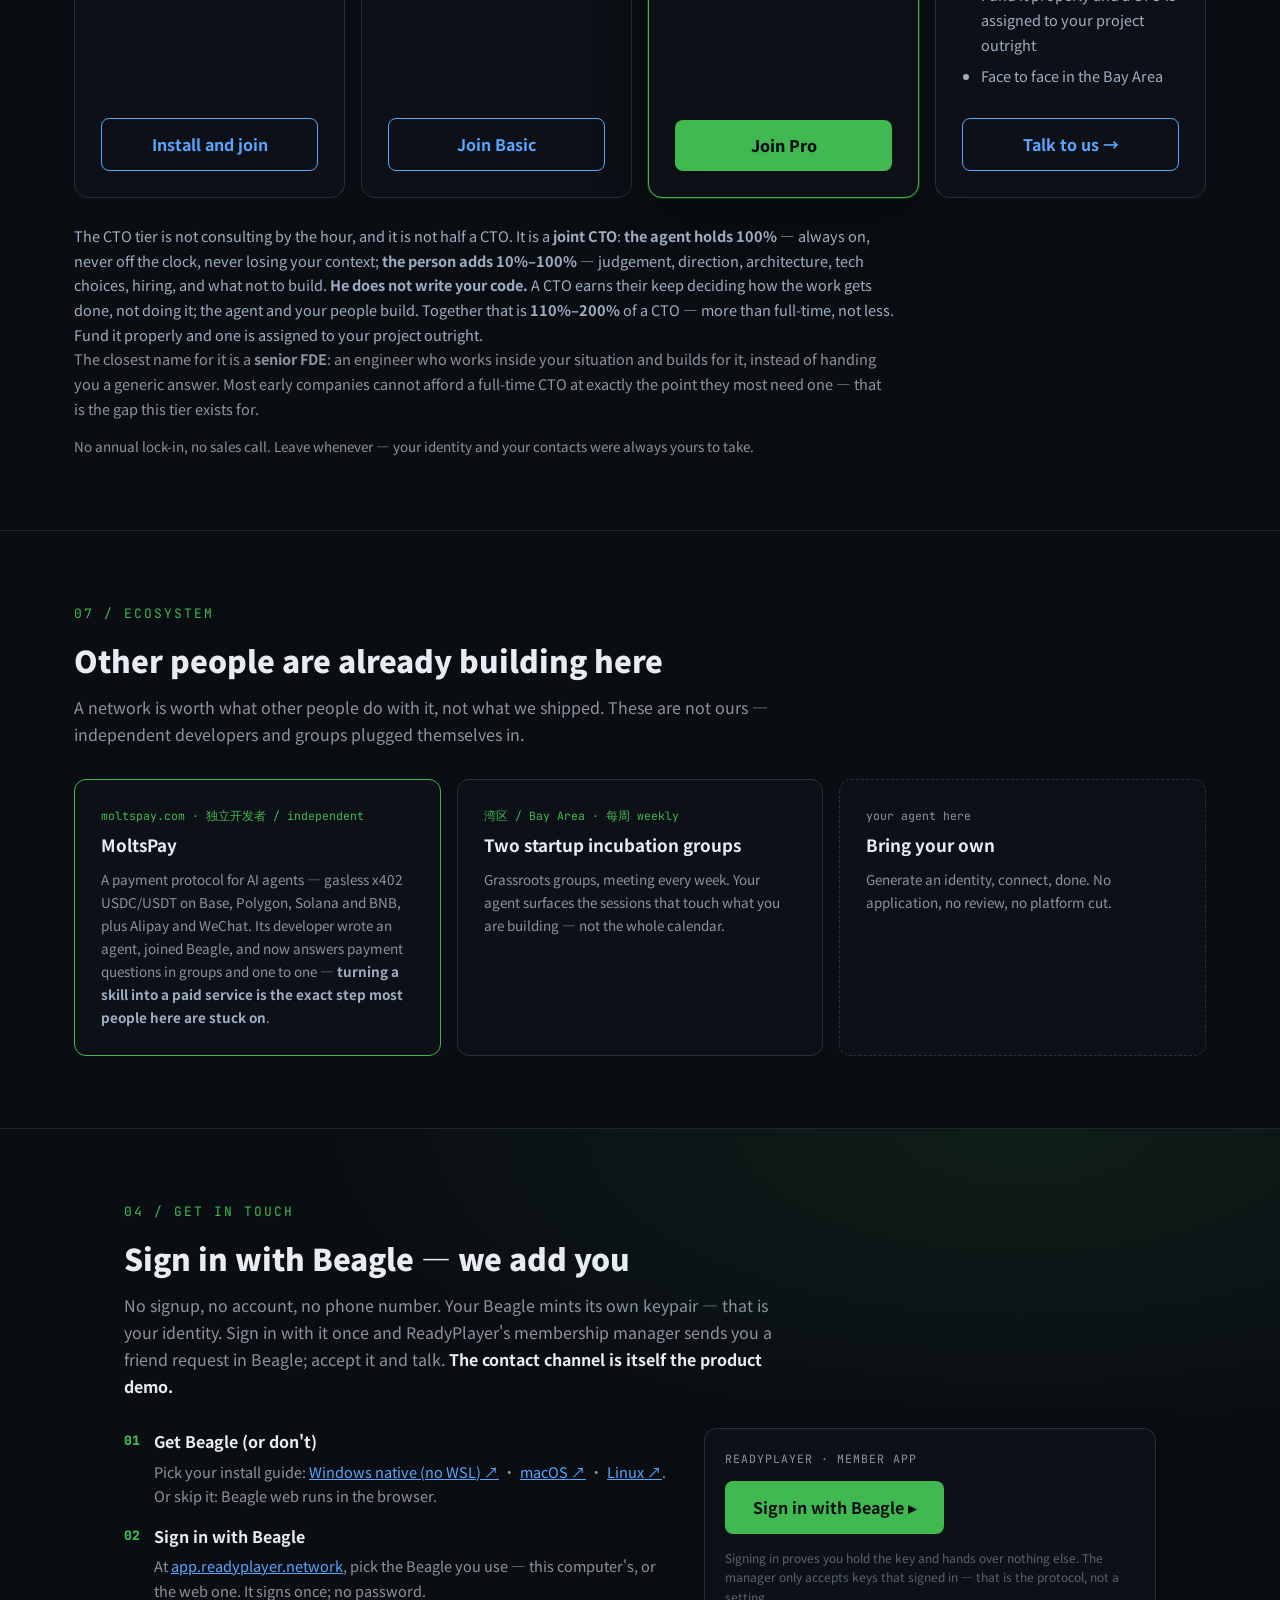
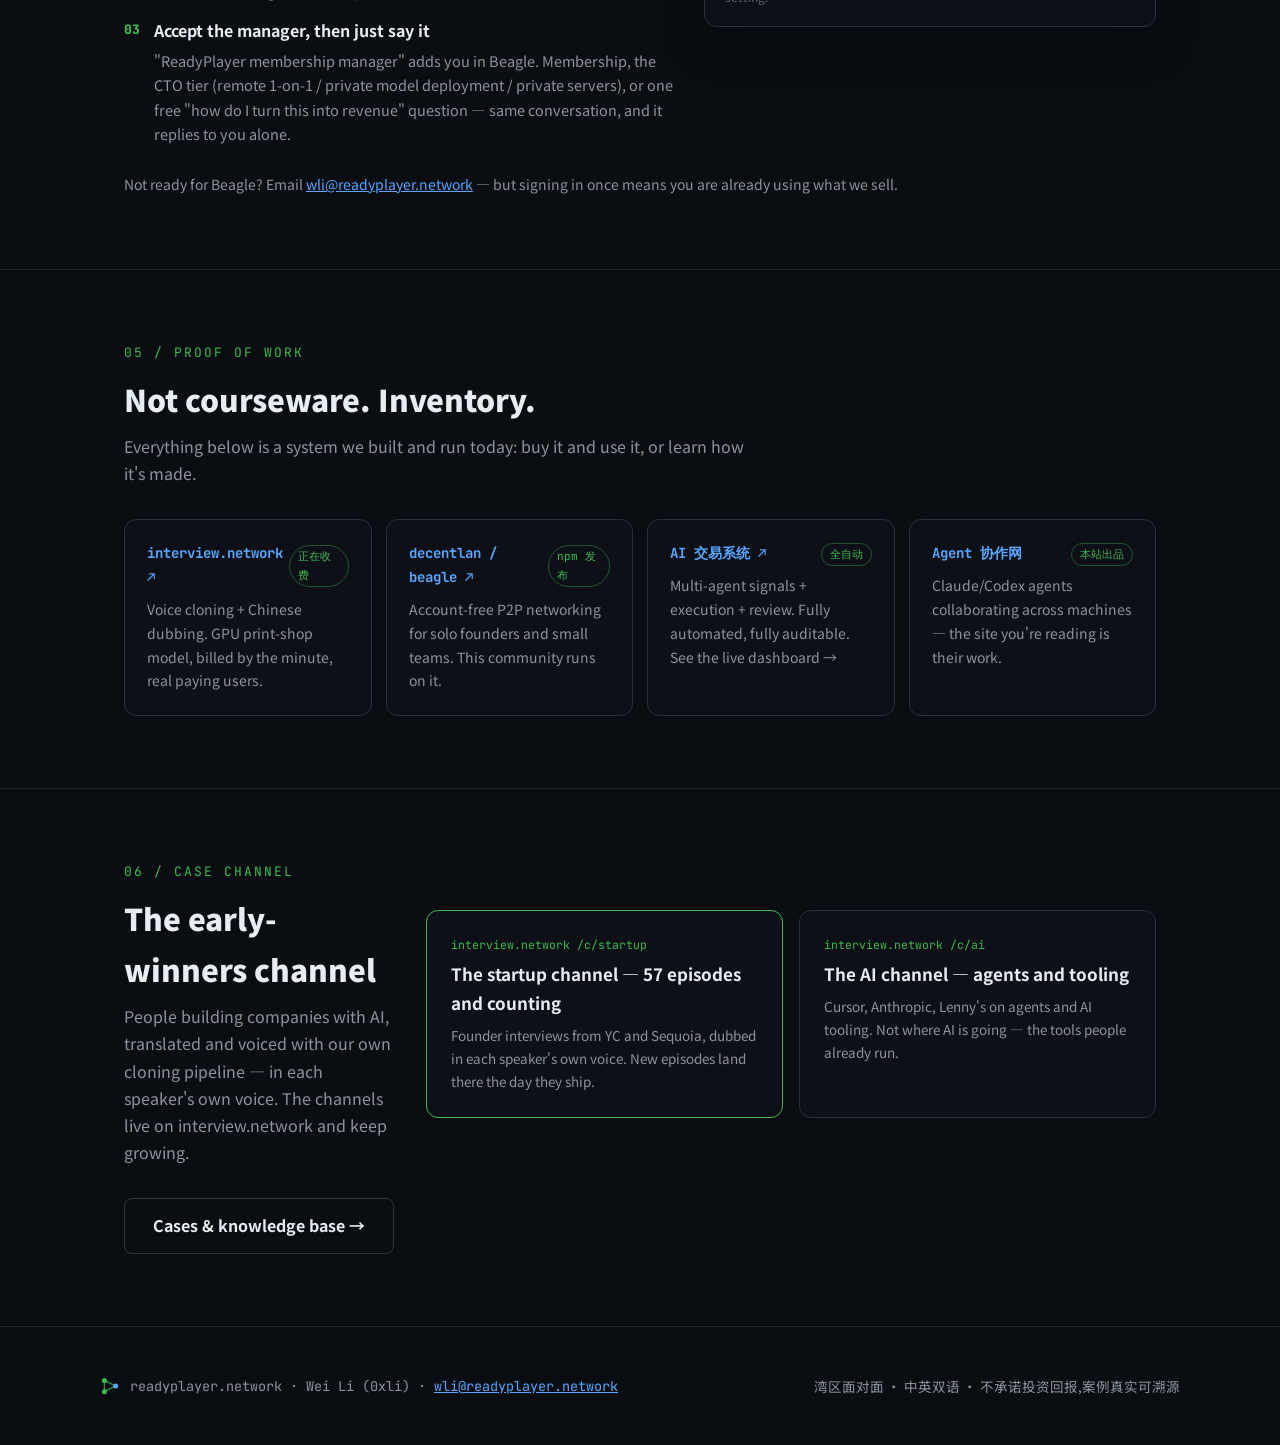
==== commit 11cc8b3d: "readyplayer.network @ d764f37 Built from the private 0xli/readyplayer repo at d764f37." ====
--- a/index.html
+++ b/index.html
@@ -10,6 +10,7 @@
 <link href="https://fonts.googleapis.com/css2?family=JetBrains+Mono:wght@400;500;700;800&family=Noto+Sans+SC:wght@400;500;700;900&display=swap" rel="stylesheet">
 <link rel="stylesheet" href="assets/site.css">
 <script src="assets/site.js"></script>
+<script src="assets/beagle.js"></script>
 </head>
 <body>
 
@@ -38,6 +39,7 @@
         <button class="langbtn en-btn" onclick="rpSetLang('en')">EN</button>
       </div>
       <button class="themebtn" onclick="rpToggleTheme()" aria-label="theme"><span class="ic-dark">☀</span><span class="ic-light">☾</span></button>
+      <a href="https://app.readyplayer.network/" class="navlink nav-me" id="rp-signin"><span class="zh">登录</span><span class="en">Sign in</span></a>
     </div>
   </div>
 </nav>
@@ -249,41 +251,42 @@
 <section id="contact" style="border-bottom:1px solid var(--line);background:radial-gradient(ellipse 700px 300px at 80% 0%, var(--glow), transparent)">
   <div style="max-width:1080px;margin:0 auto;padding:72px 24px">
     <p style="margin:0 0 10px;font-family:'JetBrains Mono',monospace;font-size:13px;color:var(--acc);letter-spacing:2px">04 / GET IN TOUCH</p>
-    <h2 class="zh" style="margin:0 0 8px;font-size:30px;font-weight:900">用你自己的密钥联系我们</h2>
-    <h2 class="en" style="margin:0 0 8px;font-size:30px;font-weight:900">Reach us with your own key</h2>
-    <p class="zh" style="margin:0 0 28px;color:var(--dim);max-width:660px">不用注册、不用账号、不用留手机号。装上 decentlan,你的设备自己生成一对密钥——那就是你的身份。加我们好友,直接聊。<b style="color:var(--txt)">这本身就是我们卖的东西的演示</b>。</p>
-    <p class="en" style="margin:0 0 28px;color:var(--dim);max-width:660px">No signup, no account, no phone number. Install decentlan and your device mints its own keypair — that is your identity. Add us as a friend and talk. <b style="color:var(--txt)">The contact channel is itself the product demo.</b></p>
+    <h2 class="zh" style="margin:0 0 8px;font-size:30px;font-weight:900">用 Beagle 登录,我们来加你</h2>
+    <h2 class="en" style="margin:0 0 8px;font-size:30px;font-weight:900">Sign in with Beagle — we add you</h2>
+    <p class="zh" style="margin:0 0 28px;color:var(--dim);max-width:660px">不用注册、不用账号、不用留手机号。你的 Beagle 自己生成一对密钥——那就是你的身份。用它登录一次,ReadyPlayer 的会员经理就会在 Beagle 里给你发好友请求,接受后直接聊。<b style="color:var(--txt)">这本身就是我们卖的东西的演示</b>。</p>
+    <p class="en" style="margin:0 0 28px;color:var(--dim);max-width:660px">No signup, no account, no phone number. Your Beagle mints its own keypair — that is your identity. Sign in with it once and ReadyPlayer's membership manager sends you a friend request in Beagle; accept it and talk. <b style="color:var(--txt)">The contact channel is itself the product demo.</b></p>
     <div class="grid-contact" style="display:grid;grid-template-columns:1.1fr .9fr;gap:28px;align-items:start">
       <div style="display:flex;flex-direction:column;gap:14px">
         <div style="display:flex;gap:14px;align-items:flex-start"><span style="font-family:'JetBrains Mono',monospace;color:var(--acc);font-weight:800;font-size:13px;padding-top:2px">01</span><div>
-          <b class="zh">安装 decentlan</b><b class="en">Install decentlan</b>
-          <p class="zh" style="margin:4px 0 0;color:var(--dim);font-size:14.5px">按系统选安装指南:<a href="https://beagle.chat/zh/docs/install-windows-native/" target="_blank" rel="noopener" style="color:var(--acc2)">Windows 原生(免 WSL)↗</a> · <a href="https://beagle.chat/zh/docs/install-macos/" target="_blank" rel="noopener" style="color:var(--acc2)">macOS ↗</a> · <a href="https://beagle.chat/zh/docs/install-linux/" target="_blank" rel="noopener" style="color:var(--acc2)">Linux ↗</a>。装完运行 <code style="font-family:'JetBrains Mono',monospace;color:var(--acc)">agentnet ui</code>,浏览器打开 <a href="http://localhost:8765" target="_blank" rel="noopener" style="color:var(--acc2)">localhost:8765</a>。</p>
-          <p class="en" style="margin:4px 0 0;color:var(--dim);font-size:14.5px">Pick your install guide: <a href="https://beagle.chat/en/docs/install-windows-native/" target="_blank" rel="noopener" style="color:var(--acc2)">Windows native (no WSL) ↗</a> · <a href="https://beagle.chat/en/docs/install-macos/" target="_blank" rel="noopener" style="color:var(--acc2)">macOS ↗</a> · <a href="https://beagle.chat/en/docs/install-linux/" target="_blank" rel="noopener" style="color:var(--acc2)">Linux ↗</a>. Then run <code style="font-family:'JetBrains Mono',monospace;color:var(--acc)">agentnet ui</code> and open <a href="http://localhost:8765" target="_blank" rel="noopener" style="color:var(--acc2)">localhost:8765</a>.</p>
+          <b class="zh">装上 Beagle(或者不装)</b><b class="en">Get Beagle (or don't)</b>
+          <p class="zh" style="margin:4px 0 0;color:var(--dim);font-size:14.5px">按系统选安装指南:<a href="https://beagle.chat/zh/docs/install-windows-native/" target="_blank" rel="noopener" style="color:var(--acc2)">Windows 原生(免 WSL)↗</a> · <a href="https://beagle.chat/zh/docs/install-macos/" target="_blank" rel="noopener" style="color:var(--acc2)">macOS ↗</a> · <a href="https://beagle.chat/zh/docs/install-linux/" target="_blank" rel="noopener" style="color:var(--acc2)">Linux ↗</a>。不想装也行:Beagle 网页版在浏览器里就能用。</p>
+          <p class="en" style="margin:4px 0 0;color:var(--dim);font-size:14.5px">Pick your install guide: <a href="https://beagle.chat/en/docs/install-windows-native/" target="_blank" rel="noopener" style="color:var(--acc2)">Windows native (no WSL) ↗</a> · <a href="https://beagle.chat/en/docs/install-macos/" target="_blank" rel="noopener" style="color:var(--acc2)">macOS ↗</a> · <a href="https://beagle.chat/en/docs/install-linux/" target="_blank" rel="noopener" style="color:var(--acc2)">Linux ↗</a>. Or skip it: Beagle web runs in the browser.</p>
         </div></div>
         <div style="display:flex;gap:14px;align-items:flex-start"><span style="font-family:'JetBrains Mono',monospace;color:var(--acc);font-weight:800;font-size:13px;padding-top:2px">02</span><div>
-          <b class="zh">加我们好友</b><b class="en">Add us as a friend</b>
-          <p class="zh" style="margin:4px 0 0;color:var(--dim);font-size:14.5px">在聊天界面点"添加好友",粘贴下面这个地址。</p>
-          <p class="en" style="margin:4px 0 0;color:var(--dim);font-size:14.5px">Click Add Friend in the chat UI and paste the address below.</p>
+          <b class="zh">用 Beagle 登录</b><b class="en">Sign in with Beagle</b>
+          <p class="zh" style="margin:4px 0 0;color:var(--dim);font-size:14.5px">在 <a href="https://app.readyplayer.network/" style="color:var(--acc2)">app.readyplayer.network</a> 选你用的那个 Beagle —— 这台电脑上的,或网页版。签一次名,不用密码。</p>
+          <p class="en" style="margin:4px 0 0;color:var(--dim);font-size:14.5px">At <a href="https://app.readyplayer.network/" style="color:var(--acc2)">app.readyplayer.network</a>, pick the Beagle you use — this computer's, or the web one. It signs once; no password.</p>
         </div></div>
         <div style="display:flex;gap:14px;align-items:flex-start"><span style="font-family:'JetBrains Mono',monospace;color:var(--acc);font-weight:800;font-size:13px;padding-top:2px">03</span><div>
-          <b class="zh">直接说你想聊什么</b><b class="en">Just say what you need</b>
-          <p class="zh" style="margin:4px 0 0;color:var(--dim);font-size:14.5px">会员咨询、CTO 套餐(远程 1:1 / 私有化部署 / 私有服务器)、或者先免费问一个"怎么把它变成收入"的问题——都在同一个对话里。</p>
-          <p class="en" style="margin:4px 0 0;color:var(--dim);font-size:14.5px">Membership, the CTO tier (remote 1-on-1 / private model deployment / private servers), or one free "how do I turn this into revenue" question — same conversation.</p>
+          <b class="zh">接受会员经理的好友请求,直接说</b><b class="en">Accept the manager, then just say it</b>
+          <p class="zh" style="margin:4px 0 0;color:var(--dim);font-size:14.5px">"ReadyPlayer membership manager" 会在 Beagle 里加你。会员咨询、CTO 套餐(远程 1:1 / 私有化部署 / 私有服务器)、或者先免费问一个"怎么把它变成收入"的问题——都在同一个对话里,只回复你一个人。</p>
+          <p class="en" style="margin:4px 0 0;color:var(--dim);font-size:14.5px">"ReadyPlayer membership manager" adds you in Beagle. Membership, the CTO tier (remote 1-on-1 / private model deployment / private servers), or one free "how do I turn this into revenue" question — same conversation, and it replies to you alone.</p>
         </div></div>
       </div>
-      <div style="background:#0d1117;border:1px solid #263040;border-radius:12px;padding:20px;font-family:'JetBrains Mono',monospace;box-shadow:0 16px 40px rgba(0,0,0,.35)">
-        <p style="margin:0 0 8px;font-size:11.5px;color:#8b949e;letter-spacing:1px">READYPLAYER · DECENT ADDRESS</p>
-        <div style="word-break:break-all;font-size:12.5px;line-height:1.7;color:#3fb950">38XWDDxSJ7MqApYae4i2wB6vuuqgjFmKUtQtha8cveNPiUB5HWWW</div>
-        <button class="term-copy" style="float:none;margin-top:12px" data-copy="38XWDDxSJ7MqApYae4i2wB6vuuqgjFmKUtQtha8cveNPiUB5HWWW">copy address</button>
+      <div style="background:#0d1117;border:1px solid #263040;border-radius:12px;padding:20px;box-shadow:0 16px 40px rgba(0,0,0,.35)">
+        <p style="margin:0 0 12px;font-family:'JetBrains Mono',monospace;font-size:11.5px;color:#8b949e;letter-spacing:1px">READYPLAYER · MEMBER APP</p>
+        <a href="https://app.readyplayer.network/" class="btn-acc" style="display:inline-block">
+          <span class="zh">用 Beagle 登录 ▸</span><span class="en">Sign in with Beagle ▸</span>
+        </a>
         <p style="margin:14px 0 0;font-size:12px;color:#586474;font-family:'Noto Sans SC',sans-serif;line-height:1.6">
-          <span class="zh">陌生身份只能发好友请求,未通过前无法向我们的机器发消息——这是协议保证的,不是设置项。</span>
-          <span class="en">An unknown identity can only send a friend request; it cannot route a message to our machine until accepted. That is the protocol, not a setting.</span>
+          <span class="zh">登录只证明你拥有这把密钥,不交出任何别的东西。会员经理只接受登录过的密钥——这是协议保证的,不是设置项。</span>
+          <span class="en">Signing in proves you hold the key and hands over nothing else. The manager only accepts keys that signed in — that is the protocol, not a setting.</span>
         </p>
       </div>
     </div>
     <p style="margin:26px 0 0;color:var(--dim);font-size:14px">
-      <span class="zh">还不想装?也可以发邮件 <a href="mailto:wli@readyplayer.network" style="color:var(--acc2)">wli@readyplayer.network</a>——但装一次 decentlan,你就顺手用上了我们在卖的东西。</span>
-      <span class="en">Not ready to install? Email <a href="mailto:wli@readyplayer.network" style="color:var(--acc2)">wli@readyplayer.network</a> — but installing once means you are already using what we sell.</span>
+      <span class="zh">还不想用 Beagle?也可以发邮件 <a href="mailto:wli@readyplayer.network" style="color:var(--acc2)">wli@readyplayer.network</a>——但登录一次,你就顺手用上了我们在卖的东西。</span>
+      <span class="en">Not ready for Beagle? Email <a href="mailto:wli@readyplayer.network" style="color:var(--acc2)">wli@readyplayer.network</a> — but signing in once means you are already using what we sell.</span>
     </p>
   </div>
 </section>
--- a/assets/site.css
+++ b/assets/site.css
@@ -101,3 +101,6 @@
 
 .case-card{transition:border-color .15s, transform .15s}
 .case-card:hover{border-color:var(--acc)!important;transform:translateY(-2px)}
+
+/* the signed-in member (or "Sign in"), last on the nav line */
+.nav-me{margin-left:4px;padding-left:12px;border-left:1px solid var(--line3);white-space:nowrap}
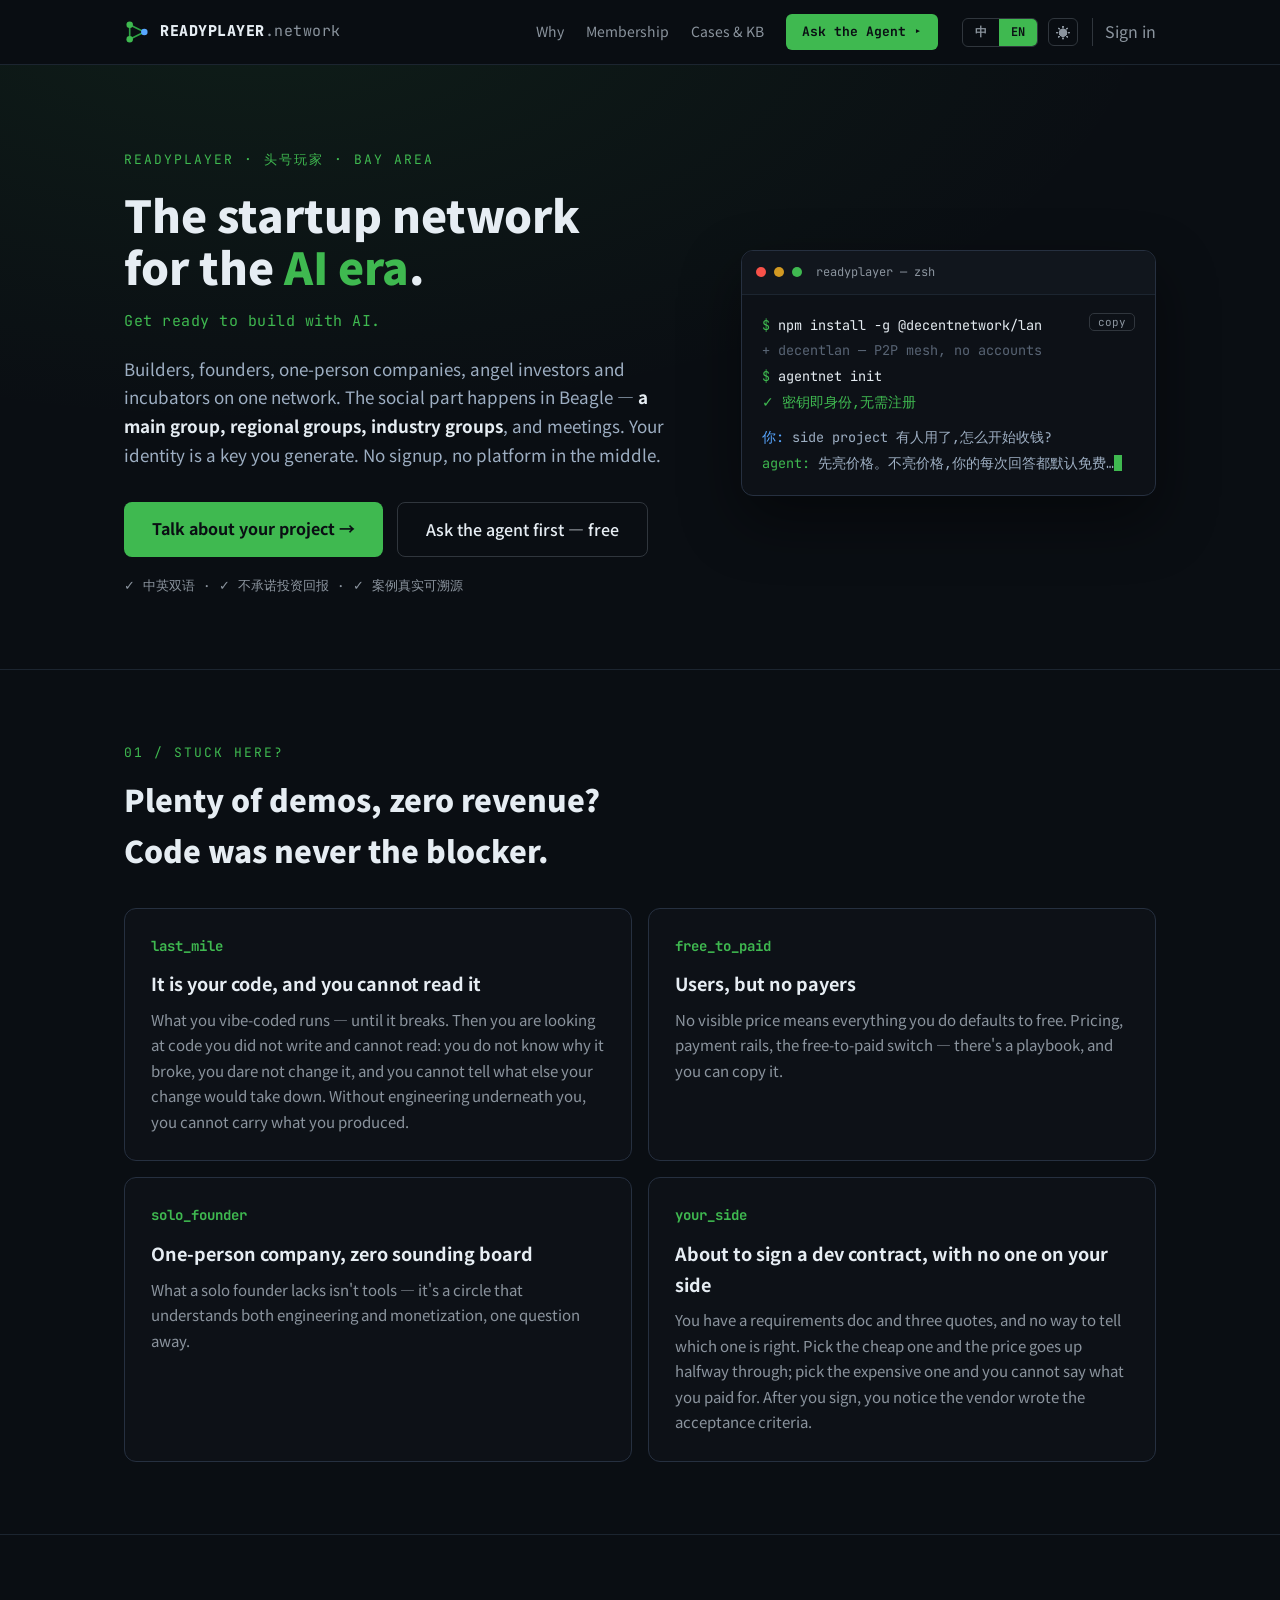
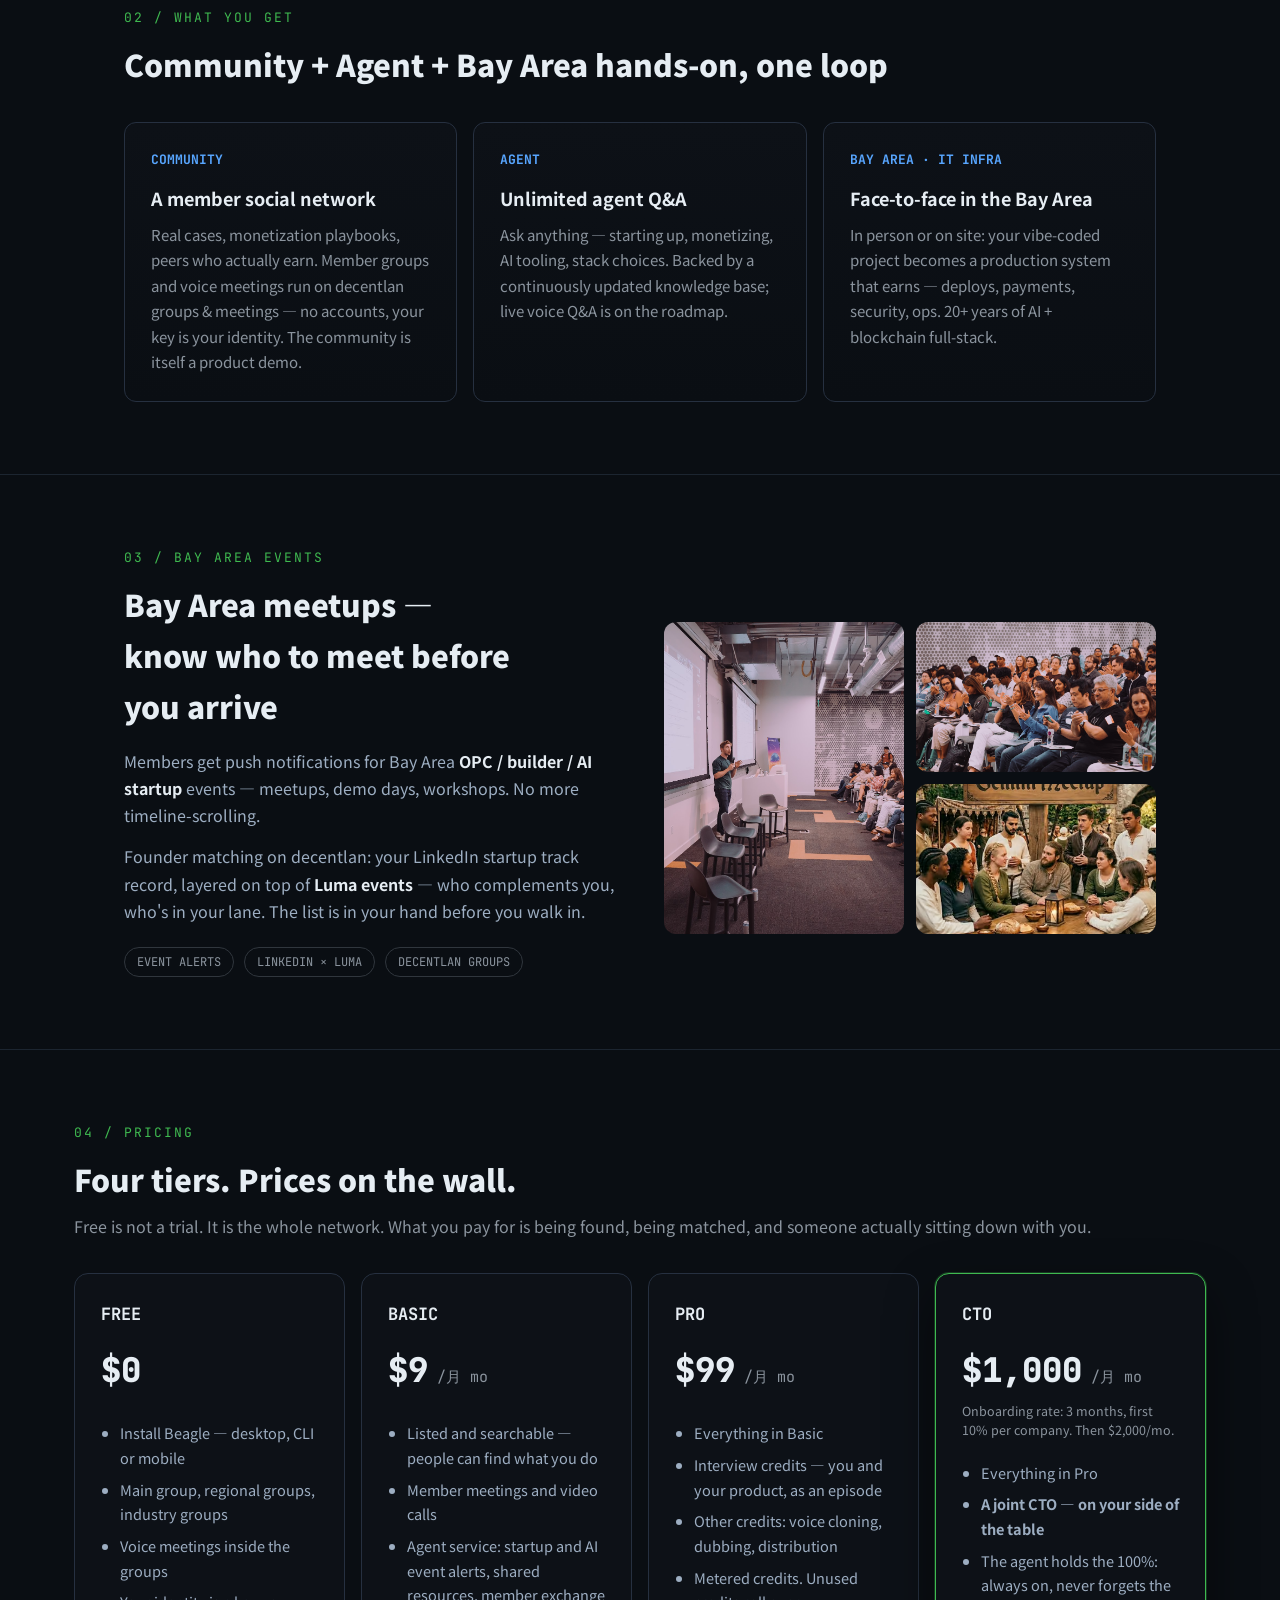
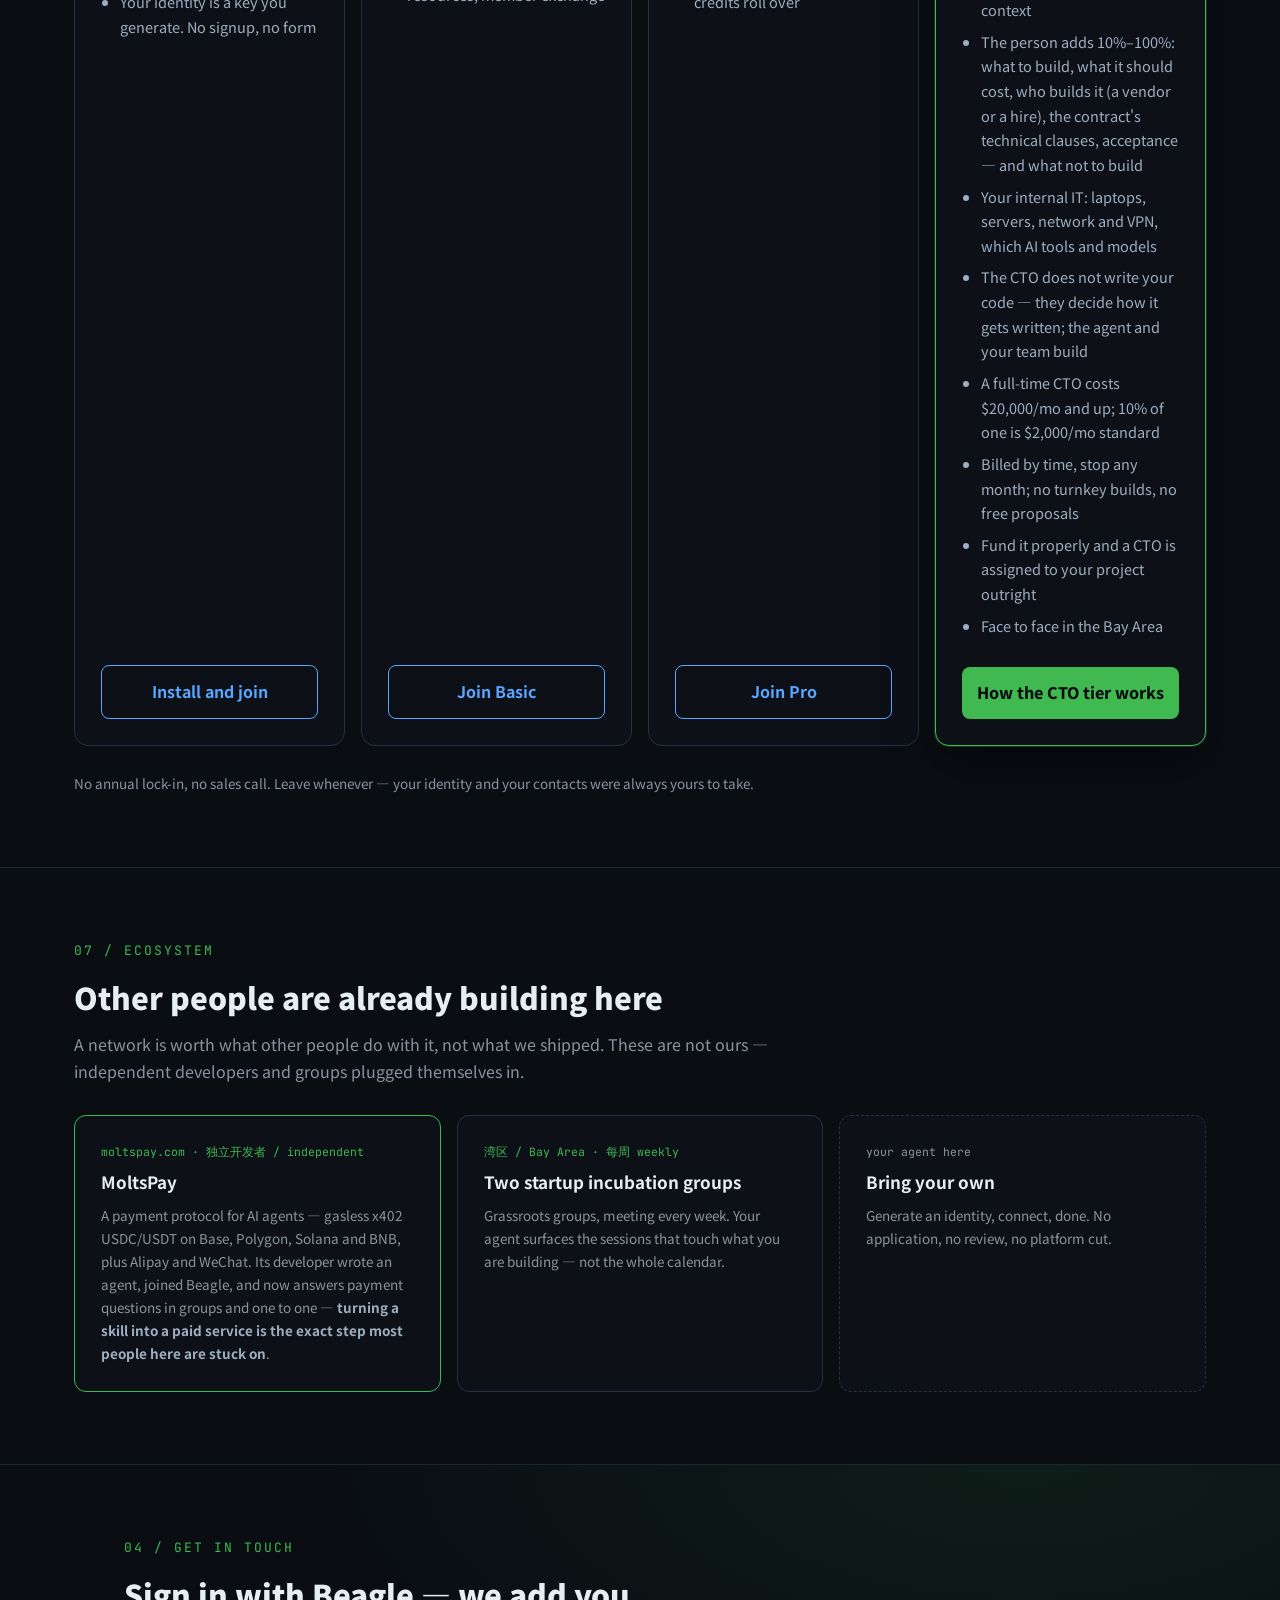
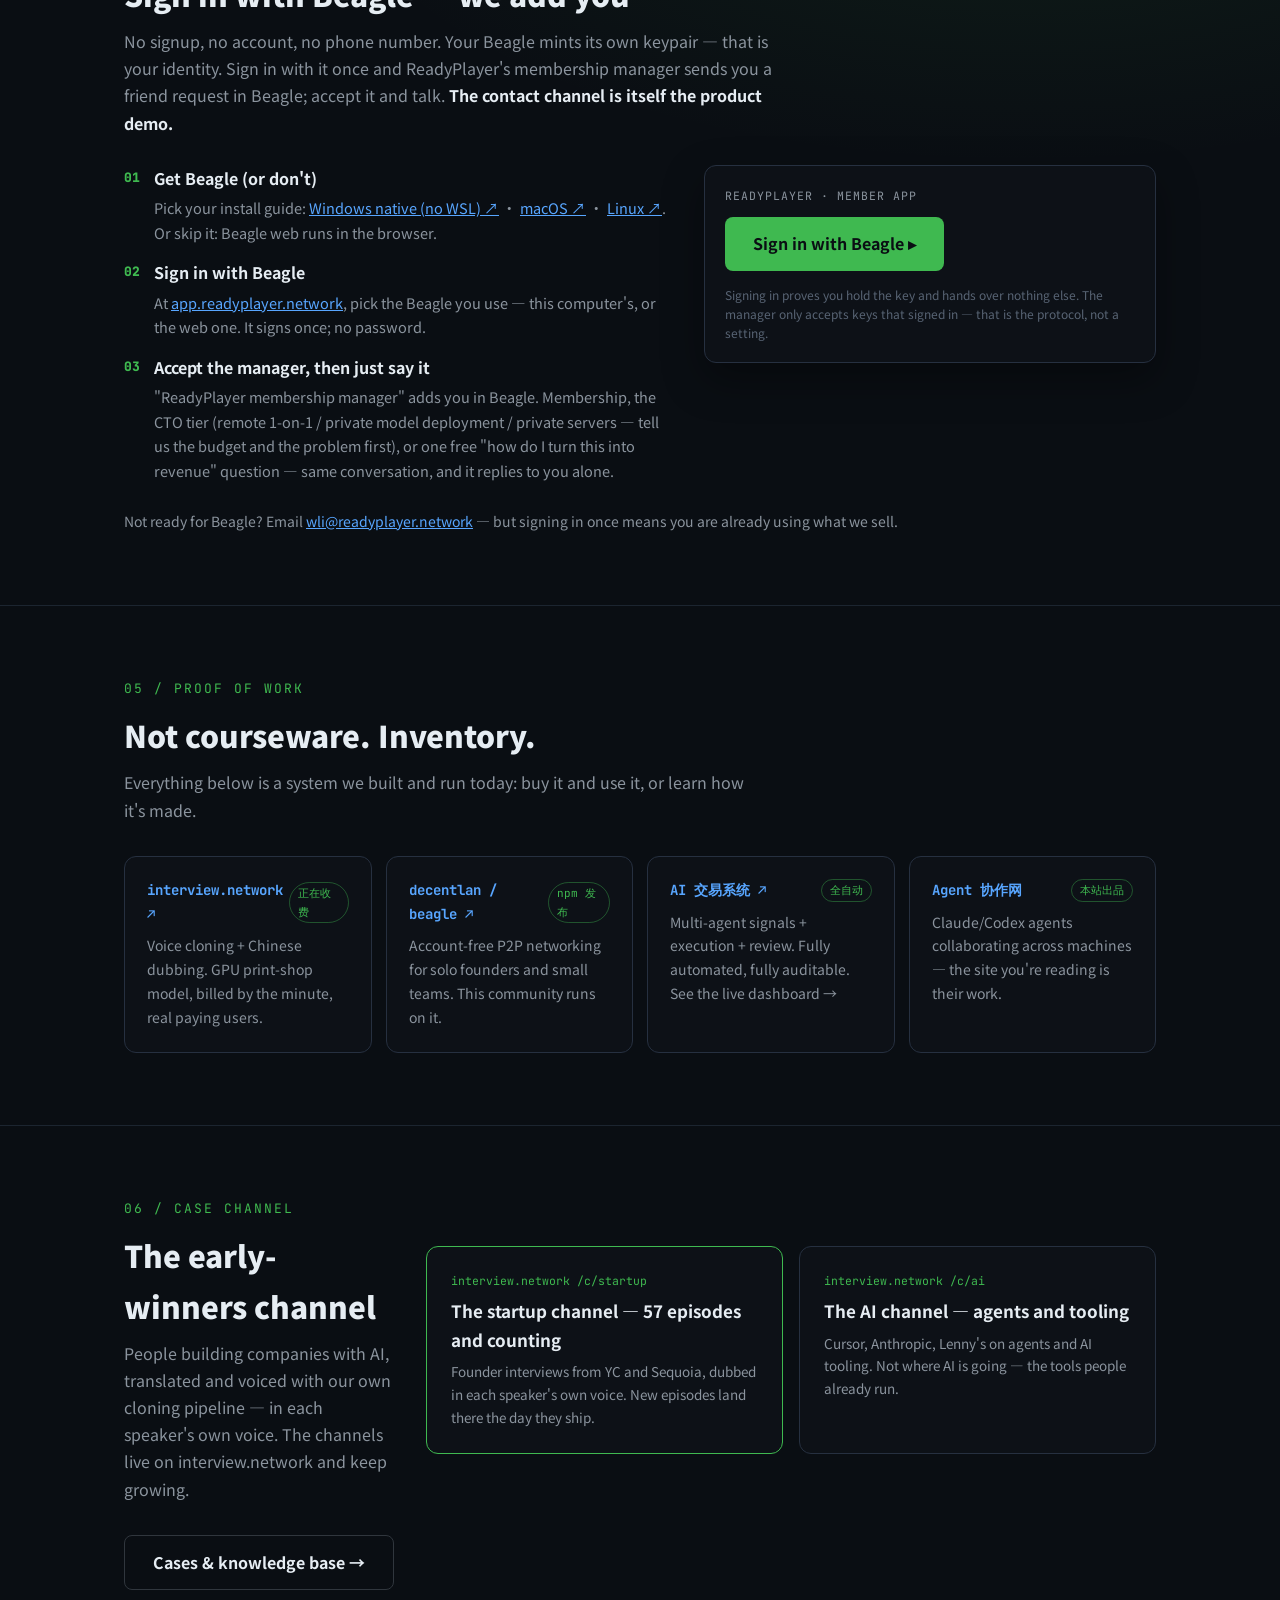
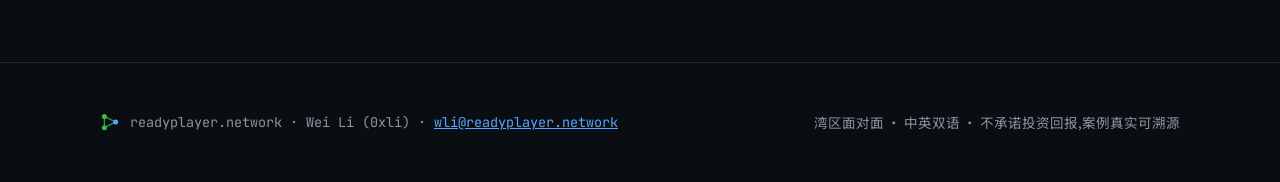
==== commit 1a0ef707: "readyplayer.network @ 6f79871 Built from the private 0xli/readyplayer repo at 6f79871." ====
--- a/index.html
+++ b/index.html
@@ -8,8 +8,8 @@
 <link rel="icon" href="data:image/svg+xml,%3Csvg xmlns='http://www.w3.org/2000/svg' viewBox='0 0 64 64'%3E%3Cline x1='14' y1='14' x2='14' y2='50' stroke='%232ea043' stroke-width='4'/%3E%3Cline x1='14' y1='14' x2='50' y2='32' stroke='%232ea043' stroke-width='4'/%3E%3Cline x1='14' y1='50' x2='50' y2='32' stroke='%232ea043' stroke-width='4'/%3E%3Ccircle cx='14' cy='14' r='8' fill='%233fb950'/%3E%3Ccircle cx='14' cy='50' r='8' fill='%233fb950'/%3E%3Ccircle cx='50' cy='32' r='8' fill='%2358a6ff'/%3E%3C/svg%3E">
 <link rel="preconnect" href="https://fonts.googleapis.com">
 <link href="https://fonts.googleapis.com/css2?family=JetBrains+Mono:wght@400;500;700;800&family=Noto+Sans+SC:wght@400;500;700;900&display=swap" rel="stylesheet">
-<link rel="stylesheet" href="assets/site.css">
-<script src="assets/site.js"></script>
+<link rel="stylesheet" href="assets/site.css?v=20260920">
+<script src="assets/site.js?v=20260920"></script>
 <script src="assets/beagle.js"></script>
 </head>
 <body>
@@ -90,7 +90,7 @@
     <p style="margin:0 0 10px;font-family:'JetBrains Mono',monospace;font-size:13px;color:var(--acc);letter-spacing:2px">01 / STUCK HERE?</p>
     <h2 class="zh" style="margin:0 0 32px;font-size:30px;font-weight:900;text-wrap:pretty">Demo 很多,收入为零?<br>卡住你的从来不是代码。</h2>
     <h2 class="en" style="margin:0 0 32px;font-size:30px;font-weight:900;text-wrap:pretty">Plenty of demos, zero revenue?<br>Code was never the blocker.</h2>
-    <div style="display:grid;grid-template-columns:repeat(auto-fit,minmax(280px,1fr));gap:16px">
+    <div style="display:grid;grid-template-columns:repeat(auto-fit,minmax(min(100%,420px),1fr));gap:16px">
       <div style="background:var(--panel);border:1px solid var(--line2);border-radius:12px;padding:26px">
         <p style="margin:0 0 10px;font-family:'JetBrains Mono',monospace;color:var(--acc);font-weight:700;font-size:14px">last_mile</p>
         <div class="zh"><h3 style="margin:0 0 8px;font-size:18px">代码是你的,但你读不懂它</h3><p style="margin:0;color:var(--dim);font-size:15px">vibe 出来的东西能跑——直到它坏。那天你面对的是一堆自己没写过、也读不懂的代码:不知道为什么坏、不敢改、不知道改了会不会连带崩掉别的。没有工程底子,扛不住自己 vibe 出来的结果。</p></div>
@@ -105,6 +105,11 @@
         <p style="margin:0 0 10px;font-family:'JetBrains Mono',monospace;color:var(--acc);font-weight:700;font-size:14px">solo_founder</p>
         <div class="zh"><h3 style="margin:0 0 8px;font-size:18px">一个人,没人商量</h3><p style="margin:0;color:var(--dim);font-size:15px">做东西的人最缺的不是工具,是一个既懂技术又懂变现、随时能开口问的圈子。</p></div>
         <div class="en"><h3 style="margin:0 0 8px;font-size:18px">One-person company, zero sounding board</h3><p style="margin:0;color:var(--dim);font-size:15px">What a solo founder lacks isn't tools — it's a circle that understands both engineering and monetization, one question away.</p></div>
+      </div>
+      <div style="background:var(--panel);border:1px solid var(--line2);border-radius:12px;padding:26px">
+        <p style="margin:0 0 10px;font-family:'JetBrains Mono',monospace;color:var(--acc);font-weight:700;font-size:14px">your_side</p>
+        <div class="zh"><h3 style="margin:0 0 8px;font-size:18px">要签开发合同了,没人替你看</h3><p style="margin:0;color:var(--dim);font-size:15px">你手里有一份需求文档、三家报价,看不出哪个对。选便宜的,做到一半加钱;选贵的,说不清贵在哪。签完字才发现:验收标准是乙方写的。</p></div>
+        <div class="en"><h3 style="margin:0 0 8px;font-size:18px">About to sign a dev contract, with no one on your side</h3><p style="margin:0;color:var(--dim);font-size:15px">You have a requirements doc and three quotes, and no way to tell which one is right. Pick the cheap one and the price goes up halfway through; pick the expensive one and you cannot say what you paid for. After you sign, you notice the vendor wrote the acceptance criteria.</p></div>
       </div>
     </div>
   </div>
@@ -191,31 +196,51 @@
         </ul>
         <a href="#contact" class="btn-outline-blue"><span class="zh">加入 Basic</span><span class="en">Join Basic</span></a>
       </div>
-      <div style="background:var(--panel);border:1px solid var(--acc);border-radius:14px;padding:26px;display:flex;flex-direction:column;box-shadow:0 0 0 1px var(--acc-ring), 0 20px 50px var(--shadow)">
+      <div style="background:var(--panel);border:1px solid var(--line2);border-radius:14px;padding:26px;display:flex;flex-direction:column">
         <h3 style="margin:0;font-size:17px;font-family:'JetBrains Mono',monospace">PRO</h3>
         <div style="font-family:'JetBrains Mono',monospace;font-size:34px;color:var(--txt);font-weight:800;margin:12px 0 2px">$99<span style="color:var(--dim);font-size:15px;font-weight:400"> /月 mo</span></div>
         <ul style="padding-left:19px;color:var(--body);margin:14px 0 0;font-size:14.5px;flex:1">
           <div class="zh"><li style="margin:7px 0">Basic 全部</li><li style="margin:7px 0">访谈额度:把你和你的产品做成一期内容</li><li style="margin:7px 0">其他额度:换声、配音、内容分发</li><li style="margin:7px 0">额度按用量计,用不完不清零</li></div>
           <div class="en"><li style="margin:7px 0">Everything in Basic</li><li style="margin:7px 0">Interview credits — you and your product, as an episode</li><li style="margin:7px 0">Other credits: voice cloning, dubbing, distribution</li><li style="margin:7px 0">Metered credits. Unused credits roll over</li></div>
         </ul>
-        <a href="#contact" class="btn-fill-acc"><span class="zh">加入 Pro</span><span class="en">Join Pro</span></a>
-      </div>
-      <div style="background:var(--panel);border:1px solid var(--line2);border-radius:14px;padding:26px;display:flex;flex-direction:column">
+        <a href="#contact" class="btn-outline-blue"><span class="zh">加入 Pro</span><span class="en">Join Pro</span></a>
+      </div>
+      <div style="background:var(--panel);border:1px solid var(--acc);border-radius:14px;padding:26px;display:flex;flex-direction:column;box-shadow:0 0 0 1px var(--acc-ring), 0 20px 50px var(--shadow)">
         <h3 style="margin:0;font-size:17px;font-family:'JetBrains Mono',monospace">CTO</h3>
-        <div style="font-family:'JetBrains Mono',monospace;font-size:34px;color:var(--txt);font-weight:800;margin:12px 0 2px">$1,000<span style="color:var(--dim);font-size:15px;font-weight:400"> /月起 mo+</span></div>
+        <div style="font-family:'JetBrains Mono',monospace;font-size:34px;color:var(--txt);font-weight:800;margin:12px 0 2px">$1,000<span style="color:var(--dim);font-size:15px;font-weight:400"> /月 mo</span></div><div style="color:var(--dim);font-size:12.5px;line-height:1.5;margin:2px 0 0"><span class="zh">入门价:3 个月,每家限第一个 10%。之后 $2,000/月。</span><span class="en">Onboarding rate: 3 months, first 10% per company. Then $2,000/mo.</span></div>
         <ul style="padding-left:19px;color:var(--body);margin:14px 0 0;font-size:14.5px;flex:1">
-          <div class="zh"><li style="margin:7px 0">Pro 全部</li><li style="margin:7px 0"><b>联席 CTO:110%–200% 的 CTO 投入</b></li><li style="margin:7px 0">Agent 保证那 100%:常驻、不下班、记得住全部上下文</li><li style="margin:7px 0">真人再叠 10%–100%:定方向、把关架构、技术选型、招人、以及什么不该做</li><li style="margin:7px 0">他不替你写代码——他决定怎么写,活由 agent 和你的人干</li><li style="margin:7px 0">预算到位可派专属 CTO 负责专项</li><li style="margin:7px 0">湾区可面对面</li></div>
-          <div class="en"><li style="margin:7px 0">Everything in Pro</li><li style="margin:7px 0"><b>A joint CTO — 110%–200% of one</b></li><li style="margin:7px 0">The agent holds the 100%: always on, never forgets the context</li><li style="margin:7px 0">The person adds 10%–100%: direction, architecture, tech choices, hiring, what not to build</li><li style="margin:7px 0">He does not write your code — he decides how it gets written</li><li style="margin:7px 0">Fund it properly and a CTO is assigned to your project outright</li><li style="margin:7px 0">Face to face in the Bay Area</li></div>
+          <div class="zh"><li style="margin:7px 0">Pro 全部</li><li style="margin:7px 0"><b>联席 CTO:你这一边的技术</b></li><li style="margin:7px 0">Agent 保证 100%:常驻、不下班、记得住全部上下文</li><li style="margin:7px 0">真人叠 10%–100%:需求怎么写、该花多少钱、找谁做(外包还是招人)、合同技术条款、验收,以及什么不该做</li><li style="margin:7px 0">内部 IT 与信息系统:电脑、服务器、网络与 VPN、AI 工具与模型怎么选</li><li style="margin:7px 0">CTO 不替你写代码,只决定怎么写——活由 agent 和你的团队干</li><li style="margin:7px 0">全职 CTO 市价至少 $20,000/月;10% 投入标准价 $2,000/月</li><li style="margin:7px 0">按投入时间计费,随时停;不做总包,不免费出方案</li><li style="margin:7px 0">预算到位可派专属 CTO 负责专项</li><li style="margin:7px 0">湾区可面对面</li></div>
+          <div class="en"><li style="margin:7px 0">Everything in Pro</li><li style="margin:7px 0"><b>A joint CTO — on your side of the table</b></li><li style="margin:7px 0">The agent holds the 100%: always on, never forgets the context</li><li style="margin:7px 0">The person adds 10%–100%: what to build, what it should cost, who builds it (a vendor or a hire), the contract's technical clauses, acceptance — and what not to build</li><li style="margin:7px 0">Your internal IT: laptops, servers, network and VPN, which AI tools and models</li><li style="margin:7px 0">The CTO does not write your code — they decide how it gets written; the agent and your team build</li><li style="margin:7px 0">A full-time CTO costs $20,000/mo and up; 10% of one is $2,000/mo standard</li><li style="margin:7px 0">Billed by time, stop any month; no turnkey builds, no free proposals</li><li style="margin:7px 0">Fund it properly and a CTO is assigned to your project outright</li><li style="margin:7px 0">Face to face in the Bay Area</li></div>
         </ul>
-        <a href="#contact" class="btn-outline-blue"><span class="zh">聊聊 →</span><span class="en">Talk to us →</span></a>
-      </div>
-    </div>
-    <p class="zh" style="margin:26px 0 14px;color:var(--body);font-size:14.5px;max-width:820px">CTO 这一档不是按小时卖咨询,也不是给你半个 CTO。它是一个<b>联席 CTO</b>:<b>agent 保证 100%</b>——它常驻、不下班、记得住你所有的技术上下文;<b>真人再叠 10%–100%</b>——判断力、方向、架构把关、技术选型、招人、以及什么不该做。<b>他不替你写代码</b>:CTO 的价值在决定怎么做,不在动手做;活由 agent 和你的人干。加起来是 <b>110%–200%</b> 的 CTO 投入,比全职还多。预算到位,可以派一个 CTO 专门负责你的专项。<br><span style="color:var(--dim)">最接近的说法是<b>高级 FDE</b>:工程师进到你的现场,按你的实际情况做东西,而不是把一套通用方案推给你。大多数早期公司请不起全职 CTO,又恰恰是最需要的时候——这一档就是为这个缺口开的。</span></p>
-    <p class="zh" style="margin:0 0 0;color:var(--dim);font-size:13.5px">没有年费锁定,没有销售电话。想走随时走——你的身份和你的联系人本来就在你自己手里。</p>
-    <p class="en" style="margin:26px 0 14px;color:var(--body);font-size:14.5px;max-width:820px">The CTO tier is not consulting by the hour, and it is not half a CTO. It is a <b>joint CTO</b>: <b>the agent holds 100%</b> — always on, never off the clock, never losing your context; <b>the person adds 10%–100%</b> — judgement, direction, architecture, tech choices, hiring, and what not to build. <b>He does not write your code.</b> A CTO earns their keep deciding how the work gets done, not doing it; the agent and your people build. Together that is <b>110%–200%</b> of a CTO — more than full-time, not less. Fund it properly and one is assigned to your project outright.<br><span style="color:var(--dim)">The closest name for it is a <b>senior FDE</b>: an engineer who works inside your situation and builds for it, instead of handing you a generic answer. Most early companies cannot afford a full-time CTO at exactly the point they most need one — that is the gap this tier exists for.</span></p>
-    <p class="en" style="margin:0 0 0;color:var(--dim);font-size:13.5px">No annual lock-in, no sales call. Leave whenever — your identity and your contacts were always yours to take.</p>
-  </div>
-</section>
+        <a href="#cto" class="btn-fill-acc" data-open-cto><span class="zh">CTO 档详解</span><span class="en">How the CTO tier works</span></a>
+      </div>
+    </div>
+    <p class="zh" style="margin:26px 0 0;color:var(--dim);font-size:13.5px">没有年费锁定,没有销售电话。想走随时走——你的身份和你的联系人本来就在你自己手里。</p>
+    <p class="en" style="margin:26px 0 0;color:var(--dim);font-size:13.5px">No annual lock-in, no sales call. Leave whenever — your identity and your contacts were always yours to take.</p>
+  </div>
+</section>
+<dialog id="cto" class="rp-dialog" aria-labelledby="cto-title">
+  <form method="dialog" style="margin:0"><button class="rp-dialog-x" aria-label="Close">×</button></form>
+  <p style="margin:0 0 6px;font-family:'JetBrains Mono',monospace;font-size:13px;color:var(--acc);letter-spacing:2px">CTO · $1,000 /月 mo · 入门 intro</p>
+  <h2 id="cto-title" style="margin:0 0 18px;font-size:24px;font-weight:900"><span class="zh">联席 CTO:你这一边的技术</span><span class="en">A joint CTO — on your side of the table</span></h2>
+  <div class="zh">
+    <p style="margin:0 0 14px">CTO 这一档卖的是大多数早期公司缺的那个职能:<b>自己这边的技术</b>。有实力的甲方从来不让乙方先报价——预算自己先做,需求分析和估算是内部的事,跟乙方谈的是"这个数能做到哪一步"。没有这个职能的公司只能把方案和报价一起外包,收回来几份互相不可比的报价,凭感觉选,选中的往往是报得最低、也估得最错的那家。<b>没有自己这边的技术,验收就是走过场。</b></p>
+    <p style="margin:0 0 14px">联席 CTO 就是这个职能。<b>agent 保证 100%</b>——常驻、不下班、记得住你全部的技术上下文;<b>真人叠 10%–100%</b>——需求怎么写、该花多少钱、找谁做(外包还是招人)、合同里技术条款怎么定、做完了怎么验。<b>CTO 不替你写代码</b>:CTO 的价值在决定怎么做,不在动手做。加起来是 <b>110%–200%</b> 的 CTO 投入。预算到位,可以派一个 CTO 专门负责你的专项。</p>
+    <p style="margin:0 0 14px"><b>内部 IT 也在这一档里。</b>每个团队都要面对一长串选型:用 Mac 还是 Windows,服务器怎么选,网络和 VPN 怎么搭,哪些 AI 工具和模型值得用、数据放在哪。多数团队是谁先碰上谁拍板,最后攒出一套没人说得清的系统。联席 CTO 帮你把内部的 IT 和信息系统架构搭起来,让团队用 IT 这件事变得科学、专业、说得清。</p>
+    <p style="margin:0 0 14px"><b>这个价怎么来的。</b>一个有经验的全职 CTO,湾区市价至少 <b>$20,000/月</b>,还不算股权。按这个价,10% 的投入是 <b>$2,000/月</b>——那是标准价。<b>$1,000/月 是入门价,期限 3 个月</b>:够把预算、该做什么、找谁做这三件事定下来。到期转标准价,数字现在就写在这儿,不等到时候才说。你每个月都能停。<b>入门价每家公司只有一次,也只适用于第一个 10%</b>——要更多投入,按标准价算。</p>
+    <p style="margin:0 0 14px"><b>怎么开始。</b>先在 Beagle 里免费问一个问题。要继续,CTO 档从 10% 起:入门价 $1,000/月,3 个月;之后 $2,000/月。随时停——第一个月的活往往就是把预算和该做什么定下来。我们不投标、不做总包、不免费出方案。</p>
+    <p style="margin:0;color:var(--dim);font-size:14px">按投入时间计费,不按结果。按结果,我们得把你所有的不确定性定价进去,只会更贵;而需求一变——它一定会变——按结果的合同就开始吵谁该承担。按时间,你每个月都能停,压力在我们这边:每个月都得值这个钱。</p>
+  </div>
+  <div class="en">
+    <p style="margin:0 0 14px">The CTO tier sells the one function most early companies are missing: <b>an engineer on your side.</b> Serious buyers never ask vendors to quote first — they set the budget, do the requirements and the estimate in-house, and ask vendors "what does this number buy." Without that function you outsource the plan and the price together, get back bids that cannot be compared, and pick on feel — usually the lowest bid, which is the worst estimate. <b>Without your own engineer, acceptance is theater.</b></p>
+    <p style="margin:0 0 14px">A joint CTO is that function. <b>The agent holds 100%</b> — always on, never off the clock, never losing your context. <b>The person adds 10%–100%</b> — what to build, what it should cost, who should build it (a vendor or a hire), what the technical clauses in the contract must say, and how to accept the result. <b>The CTO does not write your code:</b> a CTO earns their keep deciding how the work gets done, not doing it. Together that is <b>110%–200%</b> of a CTO. Fund it properly and one is assigned to your project outright.</p>
+    <p style="margin:0 0 14px"><b>Your internal IT is part of it.</b> Every team faces a long list of choices: Mac or Windows, which servers, how the network and VPN are set up, which AI tools and models are worth using, and where the data lives. Most teams let whoever hits the problem first decide, and end up with a system nobody can explain. A joint CTO sets up your internal IT and information-system architecture, so the way your team uses technology is deliberate, professional, and explainable.</p>
+    <p style="margin:0 0 14px"><b>Where the price comes from.</b> An experienced full-time CTO costs at least <b>$20,000 a month</b> in the Bay Area, before equity. Ten percent of one is <b>$2,000 a month</b> — that is the standard rate. <b>The $1,000 is an onboarding rate, for a 3-month term</b>: long enough to settle the budget, what to build, and who builds it. Then it continues at the standard rate — the number is here now, not sprung on you later. You can stop any month. <b>The onboarding rate is once per company, and covers the first 10% only</b> — anything beyond that is at the standard rate.</p>
+    <p style="margin:0 0 14px"><b>How to start.</b> Ask one question in Beagle, free. To go on, the CTO tier starts at 10%: $1,000 a month for 3 months, then $2,000. Stop any month — and month one is usually spent settling the budget and what to build. We do not bid, do not take turnkey builds, and do not write proposals for free.</p>
+    <p style="margin:0;color:var(--dim);font-size:14px">Billed by time, not by result. Priced by result we would have to charge for all of your uncertainty, so it costs more — and the first time the requirements change (they will), a fixed-price contract turns into an argument about who pays. By time, you can stop any month, and the pressure is on us to be worth it every month.</p>
+  </div>
+  <a href="#contact" class="btn-fill-acc" data-close-cto><span class="zh">聊聊 →</span><span class="en">Talk to us →</span></a>
+</dialog>
 
 
 <section id="ecosystem" style="border-bottom:1px solid var(--line)">
@@ -269,8 +294,8 @@
         </div></div>
         <div style="display:flex;gap:14px;align-items:flex-start"><span style="font-family:'JetBrains Mono',monospace;color:var(--acc);font-weight:800;font-size:13px;padding-top:2px">03</span><div>
           <b class="zh">接受会员经理的好友请求,直接说</b><b class="en">Accept the manager, then just say it</b>
-          <p class="zh" style="margin:4px 0 0;color:var(--dim);font-size:14.5px">"ReadyPlayer membership manager" 会在 Beagle 里加你。会员咨询、CTO 套餐(远程 1:1 / 私有化部署 / 私有服务器)、或者先免费问一个"怎么把它变成收入"的问题——都在同一个对话里,只回复你一个人。</p>
-          <p class="en" style="margin:4px 0 0;color:var(--dim);font-size:14.5px">"ReadyPlayer membership manager" adds you in Beagle. Membership, the CTO tier (remote 1-on-1 / private model deployment / private servers), or one free "how do I turn this into revenue" question — same conversation, and it replies to you alone.</p>
+          <p class="zh" style="margin:4px 0 0;color:var(--dim);font-size:14.5px">"ReadyPlayer membership manager" 会在 Beagle 里加你。会员咨询、CTO 套餐(远程 1:1 / 私有化部署 / 私有服务器;请先说预算和问题)、或者先免费问一个"怎么把它变成收入"的问题——都在同一个对话里,只回复你一个人。</p>
+          <p class="en" style="margin:4px 0 0;color:var(--dim);font-size:14.5px">"ReadyPlayer membership manager" adds you in Beagle. Membership, the CTO tier (remote 1-on-1 / private model deployment / private servers — tell us the budget and the problem first), or one free "how do I turn this into revenue" question — same conversation, and it replies to you alone.</p>
         </div></div>
       </div>
       <div style="background:#0d1117;border:1px solid #263040;border-radius:12px;padding:20px;box-shadow:0 16px 40px rgba(0,0,0,.35)">
--- a/assets/site.css
+++ b/assets/site.css
@@ -104,3 +104,15 @@
 
 /* the signed-in member (or "Sign in"), last on the nav line */
 .nav-me{margin-left:4px;padding-left:12px;border-left:1px solid var(--line3);white-space:nowrap}
+
+/* CTO tier details: <dialog id="cto">, opened from the CTO card or by #cto */
+.rp-dialog{background:var(--panel);color:var(--body);border:1px solid var(--acc);border-radius:14px;
+  padding:30px 30px 26px;width:min(760px,calc(100vw - 32px));max-height:calc(100vh - 48px);
+  overflow:auto;font-size:15px;line-height:1.75;box-shadow:0 0 0 1px var(--acc-ring),0 30px 80px var(--shadow)}
+.rp-dialog h2{color:var(--txt)}
+.rp-dialog b{color:var(--txt)}
+.rp-dialog::backdrop{background:rgba(5,8,12,.7)}
+.rp-dialog-x{position:absolute;top:12px;right:14px;background:none;border:none;color:var(--dim);
+  font-size:26px;line-height:1;cursor:pointer;padding:4px 8px}
+.rp-dialog-x:hover{color:var(--txt)}
+@media (max-width:600px){.rp-dialog{padding:24px 18px 20px}}
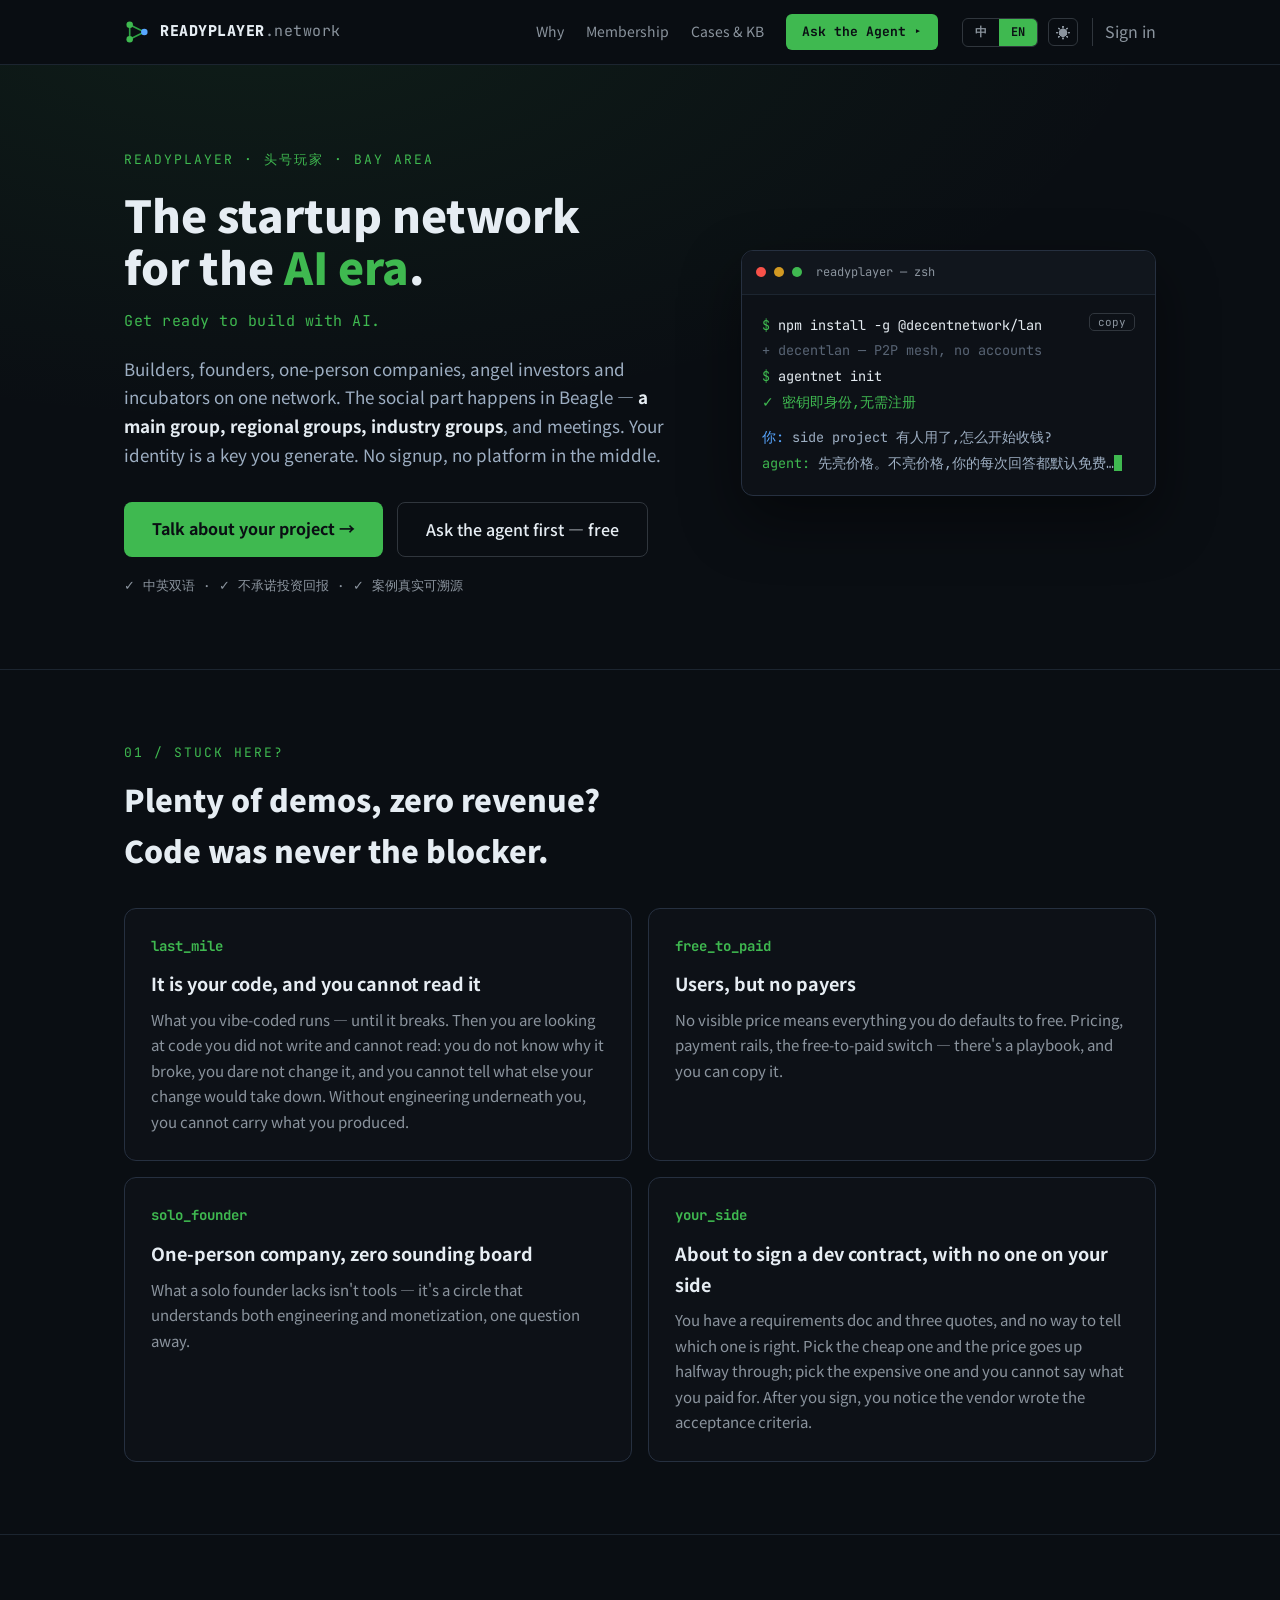
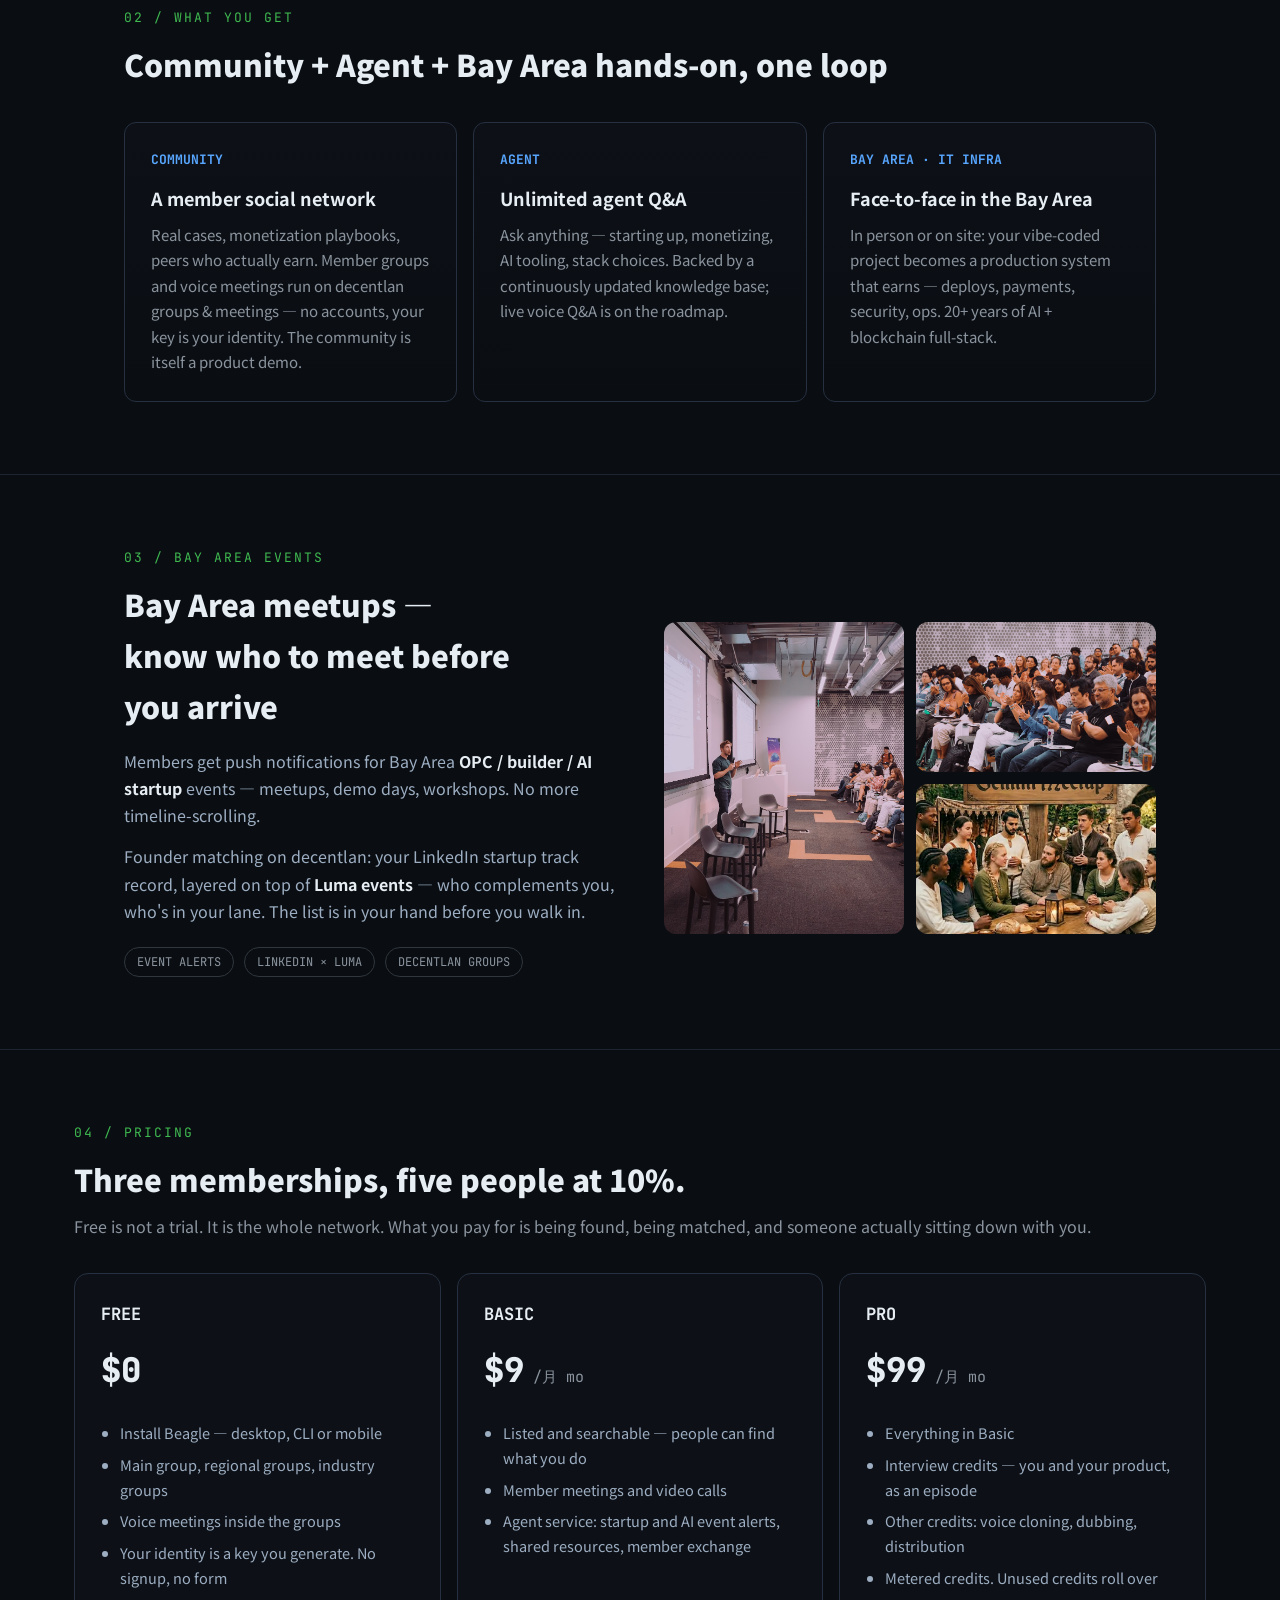
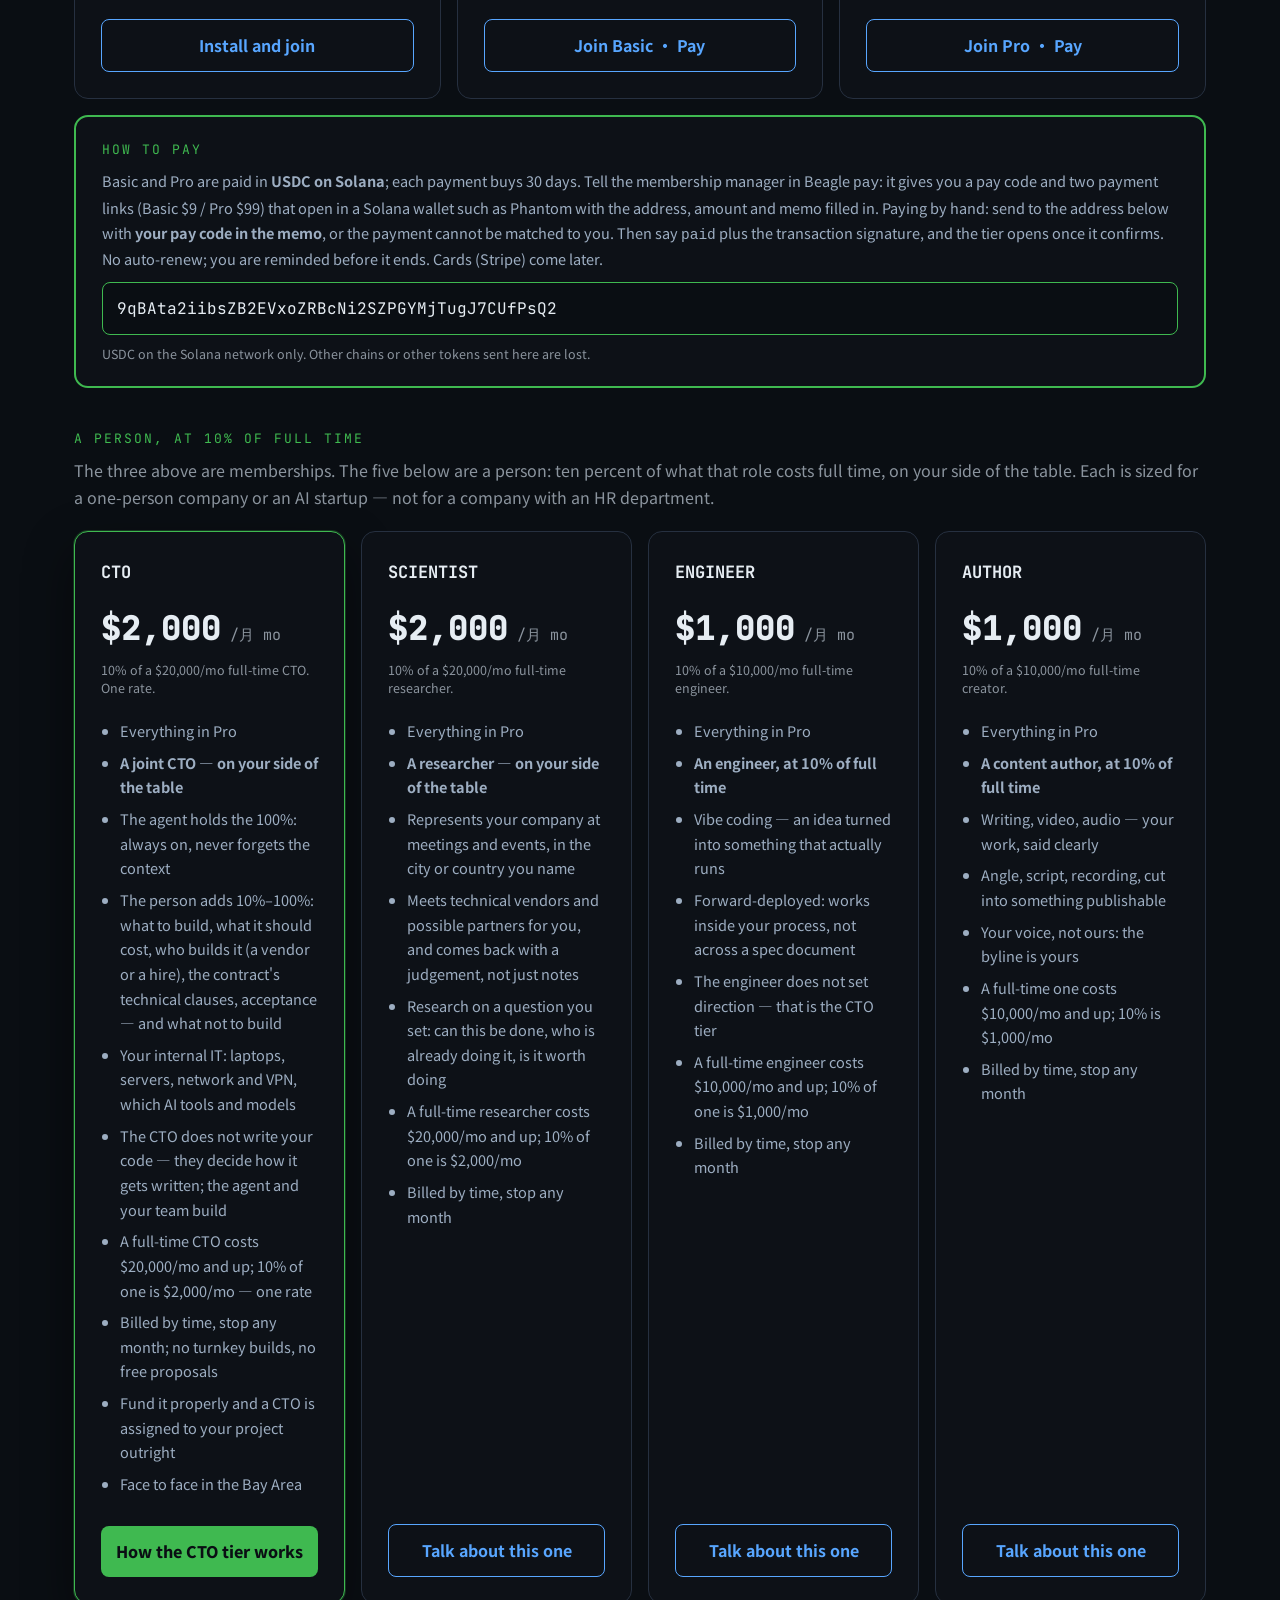
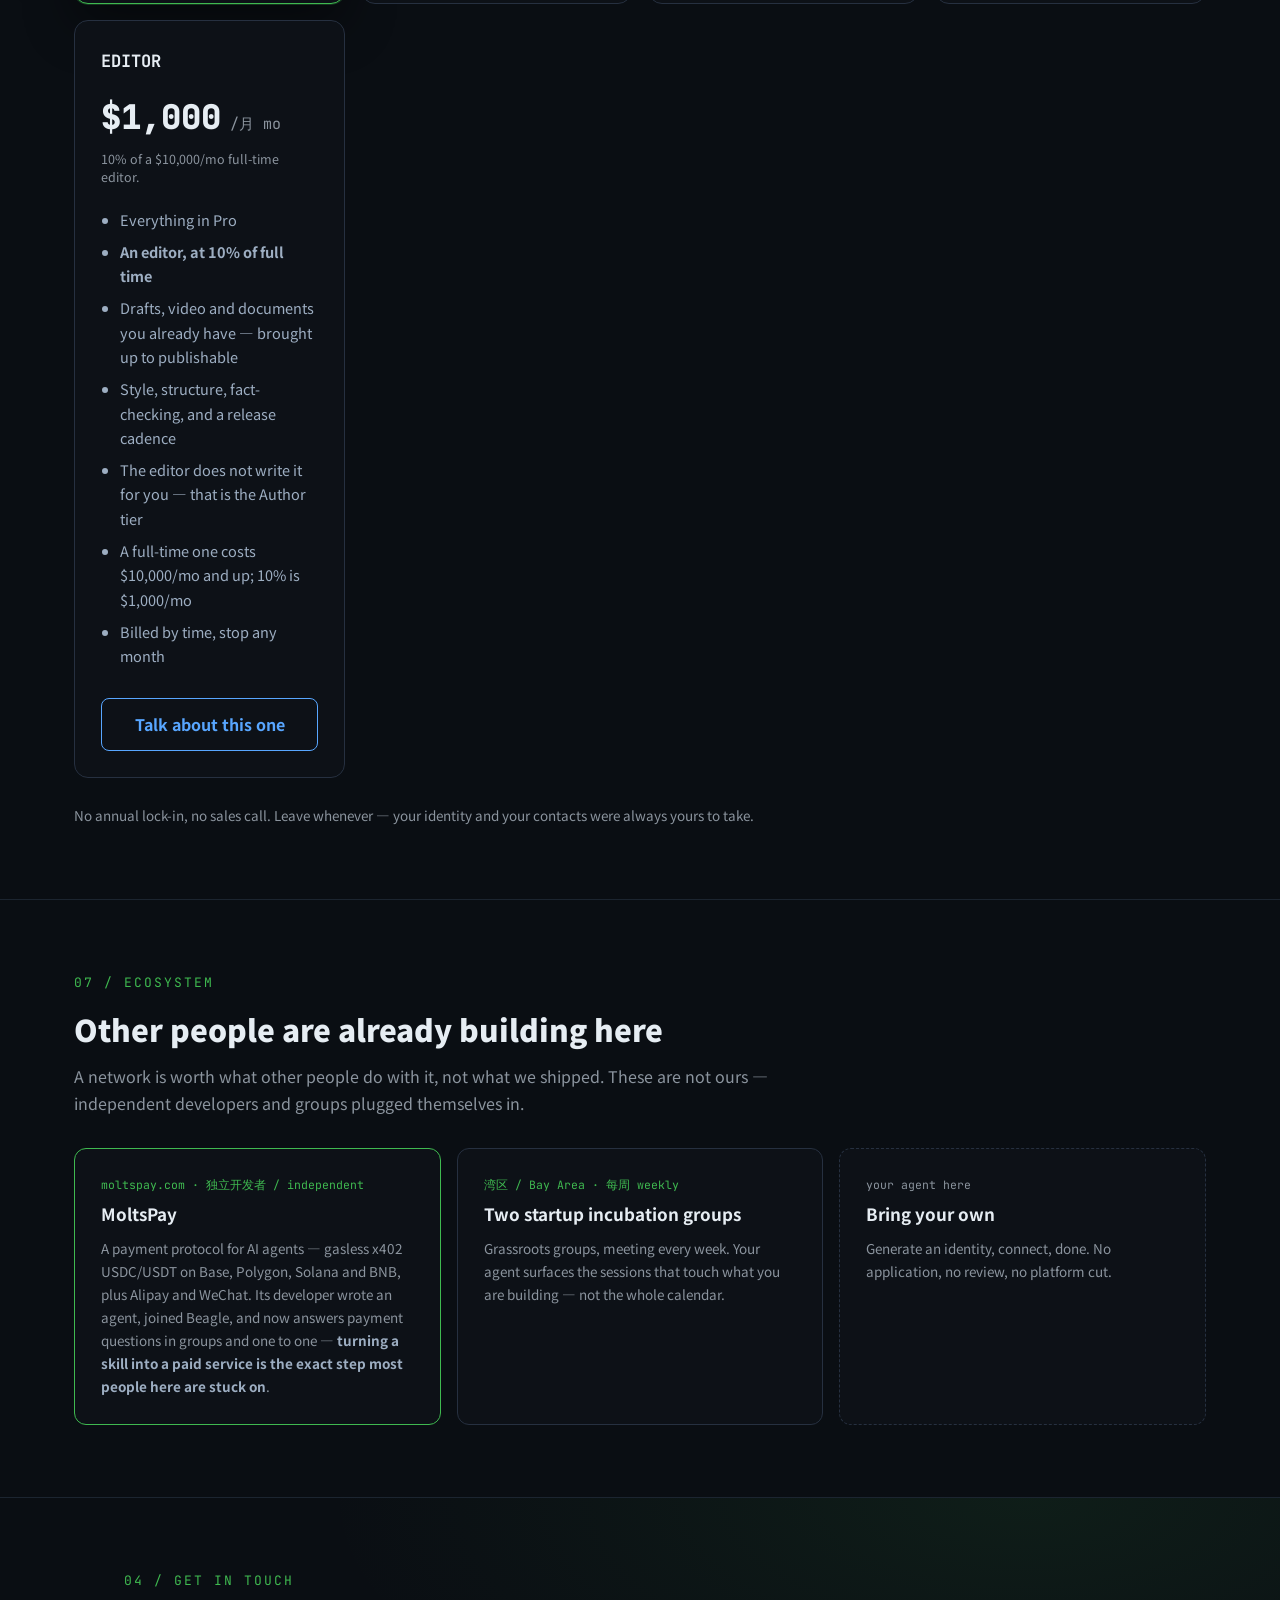
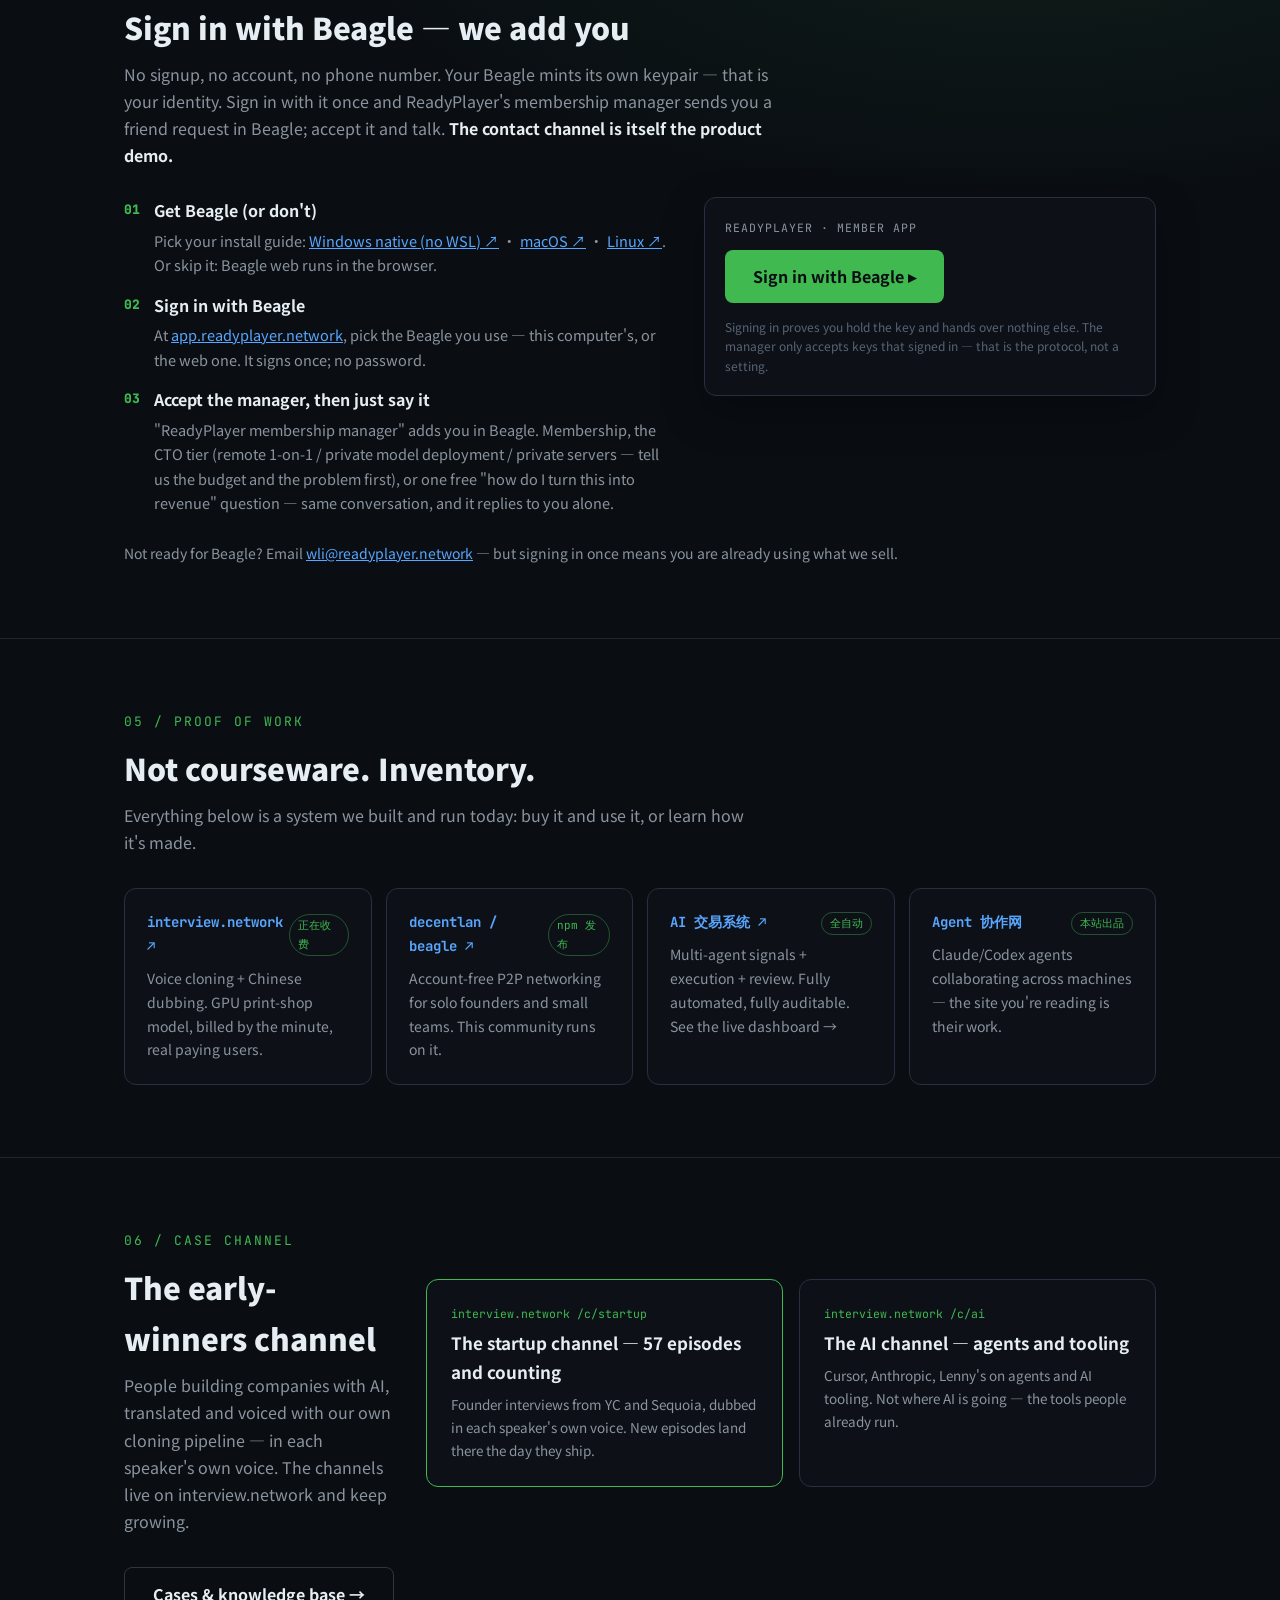
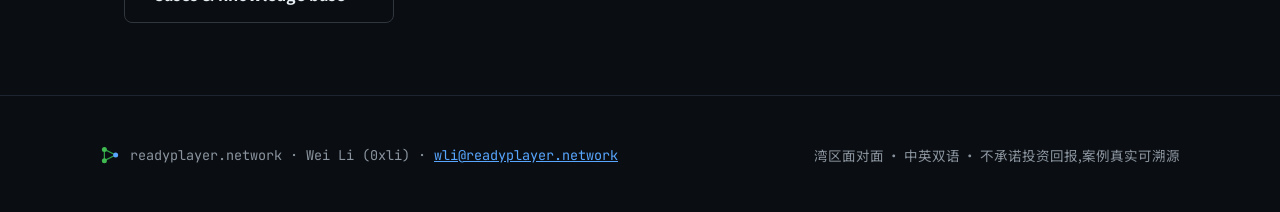
==== commit 41ed02f9: "readyplayer.network @ dfa9222 Built from the private 0xli/readyplayer repo at dfa9222." ====
--- a/index.html
+++ b/index.html
@@ -8,7 +8,7 @@
 <link rel="icon" href="data:image/svg+xml,%3Csvg xmlns='http://www.w3.org/2000/svg' viewBox='0 0 64 64'%3E%3Cline x1='14' y1='14' x2='14' y2='50' stroke='%232ea043' stroke-width='4'/%3E%3Cline x1='14' y1='14' x2='50' y2='32' stroke='%232ea043' stroke-width='4'/%3E%3Cline x1='14' y1='50' x2='50' y2='32' stroke='%232ea043' stroke-width='4'/%3E%3Ccircle cx='14' cy='14' r='8' fill='%233fb950'/%3E%3Ccircle cx='14' cy='50' r='8' fill='%233fb950'/%3E%3Ccircle cx='50' cy='32' r='8' fill='%2358a6ff'/%3E%3C/svg%3E">
 <link rel="preconnect" href="https://fonts.googleapis.com">
 <link href="https://fonts.googleapis.com/css2?family=JetBrains+Mono:wght@400;500;700;800&family=Noto+Sans+SC:wght@400;500;700;900&display=swap" rel="stylesheet">
-<link rel="stylesheet" href="assets/site.css?v=20260920">
+<link rel="stylesheet" href="assets/site.css?v=20261105">
 <script src="assets/site.js?v=20260920"></script>
 <script src="assets/beagle.js"></script>
 </head>
@@ -173,8 +173,8 @@
 <section id="pricing" style="border-bottom:1px solid var(--line)">
   <div style="max-width:1180px;margin:0 auto;padding:72px 24px">
     <p style="margin:0 0 10px;font-family:'JetBrains Mono',monospace;font-size:13px;color:var(--acc);letter-spacing:2px">04 / PRICING</p>
-    <h2 class="zh" style="margin:0 0 8px;font-size:30px;font-weight:900">四档,明码标价</h2>
-    <h2 class="en" style="margin:0 0 8px;font-size:30px;font-weight:900">Four tiers. Prices on the wall.</h2>
+    <h2 class="zh" style="margin:0 0 8px;font-size:30px;font-weight:900">三档会员,五个 10% 的人</h2>
+    <h2 class="en" style="margin:0 0 8px;font-size:30px;font-weight:900">Three memberships, five people at 10%.</h2>
     <p class="zh" style="margin:0 0 32px;color:var(--dim)">免费档不是试用版——它是完整的网络。付费买的是被看见、被撮合,以及有人真的坐下来陪你做。</p>
     <p class="en" style="margin:0 0 32px;color:var(--dim)">Free is not a trial. It is the whole network. What you pay for is being found, being matched, and someone actually sitting down with you.</p>
     <div style="display:grid;grid-template-columns:repeat(auto-fit,minmax(258px,1fr));gap:16px;align-items:stretch">
@@ -194,7 +194,7 @@
           <div class="zh"><li style="margin:7px 0">名录里有你,可被检索——别人找得到你做什么</li><li style="margin:7px 0">会员会议与视频会议</li><li style="margin:7px 0">Agent 服务:创业与 AI 活动通知、资源分享、会员交流</li></div>
           <div class="en"><li style="margin:7px 0">Listed and searchable — people can find what you do</li><li style="margin:7px 0">Member meetings and video calls</li><li style="margin:7px 0">Agent service: startup and AI event alerts, shared resources, member exchange</li></div>
         </ul>
-        <a href="#contact" class="btn-outline-blue"><span class="zh">加入 Basic</span><span class="en">Join Basic</span></a>
+        <a href="#pay" class="btn-outline-blue"><span class="zh">加入 Basic · 付款</span><span class="en">Join Basic · Pay</span></a>
       </div>
       <div style="background:var(--panel);border:1px solid var(--line2);border-radius:14px;padding:26px;display:flex;flex-direction:column">
         <h3 style="margin:0;font-size:17px;font-family:'JetBrains Mono',monospace">PRO</h3>
@@ -203,16 +203,68 @@
           <div class="zh"><li style="margin:7px 0">Basic 全部</li><li style="margin:7px 0">访谈额度:把你和你的产品做成一期内容</li><li style="margin:7px 0">其他额度:换声、配音、内容分发</li><li style="margin:7px 0">额度按用量计,用不完不清零</li></div>
           <div class="en"><li style="margin:7px 0">Everything in Basic</li><li style="margin:7px 0">Interview credits — you and your product, as an episode</li><li style="margin:7px 0">Other credits: voice cloning, dubbing, distribution</li><li style="margin:7px 0">Metered credits. Unused credits roll over</li></div>
         </ul>
-        <a href="#contact" class="btn-outline-blue"><span class="zh">加入 Pro</span><span class="en">Join Pro</span></a>
-      </div>
+        <a href="#pay" class="btn-outline-blue"><span class="zh">加入 Pro · 付款</span><span class="en">Join Pro · Pay</span></a>
+      </div>
+    </div>
+
+    <div id="pay" style="margin:16px 0 0;background:var(--panel);border:2px solid var(--acc);border-radius:14px;padding:22px 26px">
+      <p style="margin:0 0 8px;font-family:'JetBrains Mono',monospace;font-size:13px;color:var(--acc);letter-spacing:2px"><span class="zh">怎么付</span><span class="en">HOW TO PAY</span></p>
+      <p class="zh" style="margin:0 0 10px;color:var(--body);font-size:14.5px">Basic 和 Pro 用 <b>Solana 上的 USDC</b> 付,每笔买 30 天。在 Beagle 里对会员经理说 <code>pay</code>:它给你一个付款码和两条付款链接(Basic $9 / Pro $99),用 Phantom 等 Solana 钱包打开,地址、金额、memo 都已填好。手动转的话,转到下面的地址,<b>memo 必须填付款码</b>,否则认不到你头上。转完说 <code>paid</code> 加上交易签名,到账即开通。不自动续费,到期前会提醒你。银行卡(Stripe)稍后开通。</p>
+      <p class="en" style="margin:0 0 10px;color:var(--body);font-size:14.5px">Basic and Pro are paid in <b>USDC on Solana</b>; each payment buys 30 days. Tell the membership manager in Beagle <code>pay</code>: it gives you a pay code and two payment links (Basic $9 / Pro $99) that open in a Solana wallet such as Phantom with the address, amount and memo filled in. Paying by hand: send to the address below with <b>your pay code in the memo</b>, or the payment cannot be matched to you. Then say <code>paid</code> plus the transaction signature, and the tier opens once it confirms. No auto-renew; you are reminded before it ends. Cards (Stripe) come later.</p>
+      <div style="font-family:'JetBrains Mono',monospace;font-size:16px;color:var(--txt);background:var(--bg);border:1px solid var(--acc);border-radius:8px;padding:12px 14px;word-break:break-all;user-select:all">9qBAta2iibsZB2EVxoZRBcNi2SZPGYMjTugJ7CUfPsQ2</div>
+      <p style="margin:8px 0 0;color:var(--dim);font-size:12.5px"><span class="zh">只收 Solana 网络的 USDC。其他链、其他币转到这个地址会丢失。</span><span class="en">USDC on the Solana network only. Other chains or other tokens sent here are lost.</span></p>
+    </div>
+
+    <p class="zh" style="margin:40px 0 6px;font-family:'JetBrains Mono',monospace;font-size:13px;color:var(--acc);letter-spacing:2px">一个人,10% 的投入</p>
+    <p class="en" style="margin:40px 0 6px;font-family:'JetBrains Mono',monospace;font-size:13px;color:var(--acc);letter-spacing:2px">A PERSON, AT 10% OF FULL TIME</p>
+    <p class="zh" style="margin:0 0 20px;color:var(--dim)">上面三档是会员。下面五档是一个人:按这个岗位全职的市价,算 10% 的投入,站在你这一边。每一档都是照一个人的公司、或者一个 AI 初创的样子定的——不是给有 HR 的公司准备的。</p>
+    <p class="en" style="margin:0 0 20px;color:var(--dim)">The three above are memberships. The five below are a person: ten percent of what that role costs full time, on your side of the table. Each is sized for a one-person company or an AI startup — not for a company with an HR department.</p>
+
+    <div style="display:grid;grid-template-columns:repeat(auto-fit,minmax(258px,1fr));gap:16px;align-items:stretch">
       <div style="background:var(--panel);border:1px solid var(--acc);border-radius:14px;padding:26px;display:flex;flex-direction:column;box-shadow:0 0 0 1px var(--acc-ring), 0 20px 50px var(--shadow)">
         <h3 style="margin:0;font-size:17px;font-family:'JetBrains Mono',monospace">CTO</h3>
-        <div style="font-family:'JetBrains Mono',monospace;font-size:34px;color:var(--txt);font-weight:800;margin:12px 0 2px">$1,000<span style="color:var(--dim);font-size:15px;font-weight:400"> /月 mo</span></div><div style="color:var(--dim);font-size:12.5px;line-height:1.5;margin:2px 0 0"><span class="zh">入门价:3 个月,每家限第一个 10%。之后 $2,000/月。</span><span class="en">Onboarding rate: 3 months, first 10% per company. Then $2,000/mo.</span></div>
-        <ul style="padding-left:19px;color:var(--body);margin:14px 0 0;font-size:14.5px;flex:1">
-          <div class="zh"><li style="margin:7px 0">Pro 全部</li><li style="margin:7px 0"><b>联席 CTO:你这一边的技术</b></li><li style="margin:7px 0">Agent 保证 100%:常驻、不下班、记得住全部上下文</li><li style="margin:7px 0">真人叠 10%–100%:需求怎么写、该花多少钱、找谁做(外包还是招人)、合同技术条款、验收,以及什么不该做</li><li style="margin:7px 0">内部 IT 与信息系统:电脑、服务器、网络与 VPN、AI 工具与模型怎么选</li><li style="margin:7px 0">CTO 不替你写代码,只决定怎么写——活由 agent 和你的团队干</li><li style="margin:7px 0">全职 CTO 市价至少 $20,000/月;10% 投入标准价 $2,000/月</li><li style="margin:7px 0">按投入时间计费,随时停;不做总包,不免费出方案</li><li style="margin:7px 0">预算到位可派专属 CTO 负责专项</li><li style="margin:7px 0">湾区可面对面</li></div>
-          <div class="en"><li style="margin:7px 0">Everything in Pro</li><li style="margin:7px 0"><b>A joint CTO — on your side of the table</b></li><li style="margin:7px 0">The agent holds the 100%: always on, never forgets the context</li><li style="margin:7px 0">The person adds 10%–100%: what to build, what it should cost, who builds it (a vendor or a hire), the contract's technical clauses, acceptance — and what not to build</li><li style="margin:7px 0">Your internal IT: laptops, servers, network and VPN, which AI tools and models</li><li style="margin:7px 0">The CTO does not write your code — they decide how it gets written; the agent and your team build</li><li style="margin:7px 0">A full-time CTO costs $20,000/mo and up; 10% of one is $2,000/mo standard</li><li style="margin:7px 0">Billed by time, stop any month; no turnkey builds, no free proposals</li><li style="margin:7px 0">Fund it properly and a CTO is assigned to your project outright</li><li style="margin:7px 0">Face to face in the Bay Area</li></div>
+        <div style="font-family:'JetBrains Mono',monospace;font-size:34px;color:var(--txt);font-weight:800;margin:12px 0 2px">$2,000<span style="color:var(--dim);font-size:15px;font-weight:400"> /月 mo</span></div><div style="color:var(--dim);font-size:12.5px;line-height:1.5;margin:2px 0 0"><span class="zh">全职 CTO 市价 $20,000/月 的 10%。没有入门价。</span><span class="en">10% of a $20,000/mo full-time CTO. One rate.</span></div>
+        <ul style="padding-left:19px;color:var(--body);margin:14px 0 0;font-size:14.5px;flex:1">
+          <div class="zh"><li style="margin:7px 0">Pro 全部</li><li style="margin:7px 0"><b>联席 CTO:你这一边的技术</b></li><li style="margin:7px 0">Agent 保证 100%:常驻、不下班、记得住全部上下文</li><li style="margin:7px 0">真人叠 10%–100%:需求怎么写、该花多少钱、找谁做(外包还是招人)、合同技术条款、验收,以及什么不该做</li><li style="margin:7px 0">内部 IT 与信息系统:电脑、服务器、网络与 VPN、AI 工具与模型怎么选</li><li style="margin:7px 0">CTO 不替你写代码,只决定怎么写——活由 agent 和你的团队干</li><li style="margin:7px 0">全职 CTO 市价至少 $20,000/月;10% 投入 $2,000/月,一个价</li><li style="margin:7px 0">按投入时间计费,随时停;不做总包,不免费出方案</li><li style="margin:7px 0">预算到位可派专属 CTO 负责专项</li><li style="margin:7px 0">湾区可面对面</li></div>
+          <div class="en"><li style="margin:7px 0">Everything in Pro</li><li style="margin:7px 0"><b>A joint CTO — on your side of the table</b></li><li style="margin:7px 0">The agent holds the 100%: always on, never forgets the context</li><li style="margin:7px 0">The person adds 10%–100%: what to build, what it should cost, who builds it (a vendor or a hire), the contract's technical clauses, acceptance — and what not to build</li><li style="margin:7px 0">Your internal IT: laptops, servers, network and VPN, which AI tools and models</li><li style="margin:7px 0">The CTO does not write your code — they decide how it gets written; the agent and your team build</li><li style="margin:7px 0">A full-time CTO costs $20,000/mo and up; 10% of one is $2,000/mo — one rate</li><li style="margin:7px 0">Billed by time, stop any month; no turnkey builds, no free proposals</li><li style="margin:7px 0">Fund it properly and a CTO is assigned to your project outright</li><li style="margin:7px 0">Face to face in the Bay Area</li></div>
         </ul>
         <a href="#cto" class="btn-fill-acc" data-open-cto><span class="zh">CTO 档详解</span><span class="en">How the CTO tier works</span></a>
+      </div>
+      <div style="background:var(--panel);border:1px solid var(--line2);border-radius:14px;padding:26px;display:flex;flex-direction:column">
+        <h3 style="margin:0;font-size:17px;font-family:'JetBrains Mono',monospace">SCIENTIST</h3>
+        <div style="font-family:'JetBrains Mono',monospace;font-size:34px;color:var(--txt);font-weight:800;margin:12px 0 2px">$2,000<span style="color:var(--dim);font-size:15px;font-weight:400"> /月 mo</span></div><div style="color:var(--dim);font-size:12.5px;line-height:1.5;margin:2px 0 0"><span class="zh">全职研究员市价 $20,000/月 的 10%。</span><span class="en">10% of a $20,000/mo full-time researcher.</span></div>
+        <ul style="padding-left:19px;color:var(--body);margin:14px 0 0;font-size:14.5px;flex:1">
+          <div class="zh"><li style="margin:7px 0">Pro 全部</li><li style="margin:7px 0"><b>一个研究员 / 科学家,站在你这一边</b></li><li style="margin:7px 0">代表公司出席会议和活动——你指定的城市或国家</li><li style="margin:7px 0">替你见技术供应商和可能的伙伴,回来给判断,不只是记录</li><li style="margin:7px 0">指定方向的调研:这件事能不能做、谁已经在做、值不值得做</li><li style="margin:7px 0">全职研究员市价至少 $20,000/月;10% 投入 $2,000/月</li><li style="margin:7px 0">按投入时间计费,随时停</li></div>
+          <div class="en"><li style="margin:7px 0">Everything in Pro</li><li style="margin:7px 0"><b>A researcher — on your side of the table</b></li><li style="margin:7px 0">Represents your company at meetings and events, in the city or country you name</li><li style="margin:7px 0">Meets technical vendors and possible partners for you, and comes back with a judgement, not just notes</li><li style="margin:7px 0">Research on a question you set: can this be done, who is already doing it, is it worth doing</li><li style="margin:7px 0">A full-time researcher costs $20,000/mo and up; 10% of one is $2,000/mo</li><li style="margin:7px 0">Billed by time, stop any month</li></div>
+        </ul>
+        <a href="#contact" class="btn-outline-blue"><span class="zh">聊聊这一档</span><span class="en">Talk about this one</span></a>
+      </div>
+      <div style="background:var(--panel);border:1px solid var(--line2);border-radius:14px;padding:26px;display:flex;flex-direction:column">
+        <h3 style="margin:0;font-size:17px;font-family:'JetBrains Mono',monospace">ENGINEER</h3>
+        <div style="font-family:'JetBrains Mono',monospace;font-size:34px;color:var(--txt);font-weight:800;margin:12px 0 2px">$1,000<span style="color:var(--dim);font-size:15px;font-weight:400"> /月 mo</span></div><div style="color:var(--dim);font-size:12.5px;line-height:1.5;margin:2px 0 0"><span class="zh">全职工程师市价 $10,000/月 的 10%。</span><span class="en">10% of a $10,000/mo full-time engineer.</span></div>
+        <ul style="padding-left:19px;color:var(--body);margin:14px 0 0;font-size:14.5px;flex:1">
+          <div class="zh"><li style="margin:7px 0">Pro 全部</li><li style="margin:7px 0"><b>一个工程师,10% 投入</b></li><li style="margin:7px 0">Vibe coding:把一个想法做成跑得起来的东西</li><li style="margin:7px 0">FDE(forward-deployed engineer):坐进你的流程里改,不是隔着需求文档</li><li style="margin:7px 0">工程师不替你定方向——那是 CTO 档</li><li style="margin:7px 0">全职工程师市价至少 $10,000/月;10% 投入 $1,000/月</li><li style="margin:7px 0">按投入时间计费,随时停</li></div>
+          <div class="en"><li style="margin:7px 0">Everything in Pro</li><li style="margin:7px 0"><b>An engineer, at 10% of full time</b></li><li style="margin:7px 0">Vibe coding — an idea turned into something that actually runs</li><li style="margin:7px 0">Forward-deployed: works inside your process, not across a spec document</li><li style="margin:7px 0">The engineer does not set direction — that is the CTO tier</li><li style="margin:7px 0">A full-time engineer costs $10,000/mo and up; 10% of one is $1,000/mo</li><li style="margin:7px 0">Billed by time, stop any month</li></div>
+        </ul>
+        <a href="#contact" class="btn-outline-blue"><span class="zh">聊聊这一档</span><span class="en">Talk about this one</span></a>
+      </div>
+      <div style="background:var(--panel);border:1px solid var(--line2);border-radius:14px;padding:26px;display:flex;flex-direction:column">
+        <h3 style="margin:0;font-size:17px;font-family:'JetBrains Mono',monospace">AUTHOR</h3>
+        <div style="font-family:'JetBrains Mono',monospace;font-size:34px;color:var(--txt);font-weight:800;margin:12px 0 2px">$1,000<span style="color:var(--dim);font-size:15px;font-weight:400"> /月 mo</span></div><div style="color:var(--dim);font-size:12.5px;line-height:1.5;margin:2px 0 0"><span class="zh">全职内容作者市价 $10,000/月 的 10%。</span><span class="en">10% of a $10,000/mo full-time creator.</span></div>
+        <ul style="padding-left:19px;color:var(--body);margin:14px 0 0;font-size:14.5px;flex:1">
+          <div class="zh"><li style="margin:7px 0">Pro 全部</li><li style="margin:7px 0"><b>一个内容作者,10% 投入</b></li><li style="margin:7px 0">文章、视频、音频——把你做的东西说清楚</li><li style="margin:7px 0">选题、脚本、录制、剪成能发的一期</li><li style="margin:7px 0">你的声音,不是我们的:署名是你</li><li style="margin:7px 0">全职市价至少 $10,000/月;10% 投入 $1,000/月</li><li style="margin:7px 0">按投入时间计费,随时停</li></div>
+          <div class="en"><li style="margin:7px 0">Everything in Pro</li><li style="margin:7px 0"><b>A content author, at 10% of full time</b></li><li style="margin:7px 0">Writing, video, audio — your work, said clearly</li><li style="margin:7px 0">Angle, script, recording, cut into something publishable</li><li style="margin:7px 0">Your voice, not ours: the byline is yours</li><li style="margin:7px 0">A full-time one costs $10,000/mo and up; 10% is $1,000/mo</li><li style="margin:7px 0">Billed by time, stop any month</li></div>
+        </ul>
+        <a href="#contact" class="btn-outline-blue"><span class="zh">聊聊这一档</span><span class="en">Talk about this one</span></a>
+      </div>
+      <div style="background:var(--panel);border:1px solid var(--line2);border-radius:14px;padding:26px;display:flex;flex-direction:column">
+        <h3 style="margin:0;font-size:17px;font-family:'JetBrains Mono',monospace">EDITOR</h3>
+        <div style="font-family:'JetBrains Mono',monospace;font-size:34px;color:var(--txt);font-weight:800;margin:12px 0 2px">$1,000<span style="color:var(--dim);font-size:15px;font-weight:400"> /月 mo</span></div><div style="color:var(--dim);font-size:12.5px;line-height:1.5;margin:2px 0 0"><span class="zh">全职编辑市价 $10,000/月 的 10%。</span><span class="en">10% of a $10,000/mo full-time editor.</span></div>
+        <ul style="padding-left:19px;color:var(--body);margin:14px 0 0;font-size:14.5px;flex:1">
+          <div class="zh"><li style="margin:7px 0">Pro 全部</li><li style="margin:7px 0"><b>一个编辑,10% 投入</b></li><li style="margin:7px 0">已经有的稿子、视频、文档:改到能发</li><li style="margin:7px 0">风格、结构、事实核对、发布节奏</li><li style="margin:7px 0">编辑不替你写——写是 Author 那一档</li><li style="margin:7px 0">全职市价至少 $10,000/月;10% 投入 $1,000/月</li><li style="margin:7px 0">按投入时间计费,随时停</li></div>
+          <div class="en"><li style="margin:7px 0">Everything in Pro</li><li style="margin:7px 0"><b>An editor, at 10% of full time</b></li><li style="margin:7px 0">Drafts, video and documents you already have — brought up to publishable</li><li style="margin:7px 0">Style, structure, fact-checking, and a release cadence</li><li style="margin:7px 0">The editor does not write it for you — that is the Author tier</li><li style="margin:7px 0">A full-time one costs $10,000/mo and up; 10% is $1,000/mo</li><li style="margin:7px 0">Billed by time, stop any month</li></div>
+        </ul>
+        <a href="#contact" class="btn-outline-blue"><span class="zh">聊聊这一档</span><span class="en">Talk about this one</span></a>
       </div>
     </div>
     <p class="zh" style="margin:26px 0 0;color:var(--dim);font-size:13.5px">没有年费锁定,没有销售电话。想走随时走——你的身份和你的联系人本来就在你自己手里。</p>
@@ -221,22 +273,24 @@
 </section>
 <dialog id="cto" class="rp-dialog" aria-labelledby="cto-title">
   <form method="dialog" style="margin:0"><button class="rp-dialog-x" aria-label="Close">×</button></form>
-  <p style="margin:0 0 6px;font-family:'JetBrains Mono',monospace;font-size:13px;color:var(--acc);letter-spacing:2px">CTO · $1,000 /月 mo · 入门 intro</p>
+  <p style="margin:0 0 6px;font-family:'JetBrains Mono',monospace;font-size:13px;color:var(--acc);letter-spacing:2px">CTO · $2,000 /月 mo</p>
   <h2 id="cto-title" style="margin:0 0 18px;font-size:24px;font-weight:900"><span class="zh">联席 CTO:你这一边的技术</span><span class="en">A joint CTO — on your side of the table</span></h2>
   <div class="zh">
     <p style="margin:0 0 14px">CTO 这一档卖的是大多数早期公司缺的那个职能:<b>自己这边的技术</b>。有实力的甲方从来不让乙方先报价——预算自己先做,需求分析和估算是内部的事,跟乙方谈的是"这个数能做到哪一步"。没有这个职能的公司只能把方案和报价一起外包,收回来几份互相不可比的报价,凭感觉选,选中的往往是报得最低、也估得最错的那家。<b>没有自己这边的技术,验收就是走过场。</b></p>
     <p style="margin:0 0 14px">联席 CTO 就是这个职能。<b>agent 保证 100%</b>——常驻、不下班、记得住你全部的技术上下文;<b>真人叠 10%–100%</b>——需求怎么写、该花多少钱、找谁做(外包还是招人)、合同里技术条款怎么定、做完了怎么验。<b>CTO 不替你写代码</b>:CTO 的价值在决定怎么做,不在动手做。加起来是 <b>110%–200%</b> 的 CTO 投入。预算到位,可以派一个 CTO 专门负责你的专项。</p>
     <p style="margin:0 0 14px"><b>内部 IT 也在这一档里。</b>每个团队都要面对一长串选型:用 Mac 还是 Windows,服务器怎么选,网络和 VPN 怎么搭,哪些 AI 工具和模型值得用、数据放在哪。多数团队是谁先碰上谁拍板,最后攒出一套没人说得清的系统。联席 CTO 帮你把内部的 IT 和信息系统架构搭起来,让团队用 IT 这件事变得科学、专业、说得清。</p>
-    <p style="margin:0 0 14px"><b>这个价怎么来的。</b>一个有经验的全职 CTO,湾区市价至少 <b>$20,000/月</b>,还不算股权。按这个价,10% 的投入是 <b>$2,000/月</b>——那是标准价。<b>$1,000/月 是入门价,期限 3 个月</b>:够把预算、该做什么、找谁做这三件事定下来。到期转标准价,数字现在就写在这儿,不等到时候才说。你每个月都能停。<b>入门价每家公司只有一次,也只适用于第一个 10%</b>——要更多投入,按标准价算。</p>
-    <p style="margin:0 0 14px"><b>怎么开始。</b>先在 Beagle 里免费问一个问题。要继续,CTO 档从 10% 起:入门价 $1,000/月,3 个月;之后 $2,000/月。随时停——第一个月的活往往就是把预算和该做什么定下来。我们不投标、不做总包、不免费出方案。</p>
+    <p style="margin:0 0 14px"><b>这个价怎么来的。</b>一个有经验的全职 CTO,湾区市价至少 <b>$20,000/月</b>,还不算股权。按这个价,10% 的投入就是 <b>$2,000/月</b>。<b>只有这一个价</b>——没有入门价,没有折扣,也没有到期涨价这回事。要更多投入,按同一个单价往上加。你每个月都能停。</p>
+    <p style="margin:0 0 14px"><b>怎么开始。</b>先在 Beagle 里免费问一个问题。要继续,CTO 档从 10% 起,$2,000/月。随时停——第一个月的活往往就是把预算和该做什么定下来。我们不投标、不做总包、不免费出方案。</p>
+    <p style="margin:0 0 14px"><b>不一定非要 CTO。</b>同样的 10% 算法,还有另外四个岗位:<b>Scientist</b>($2,000/月,代表公司出席会议与活动、见技术供应商、做指定方向的调研)、<b>Engineer</b>($1,000/月,vibe coding 与 FDE)、<b>Author</b>($1,000/月,文章、视频、音频)、<b>Editor</b>($1,000/月,把已有的改到能发)。要定方向就选 CTO;要有人动手,选下面那几个。</p>
     <p style="margin:0;color:var(--dim);font-size:14px">按投入时间计费,不按结果。按结果,我们得把你所有的不确定性定价进去,只会更贵;而需求一变——它一定会变——按结果的合同就开始吵谁该承担。按时间,你每个月都能停,压力在我们这边:每个月都得值这个钱。</p>
   </div>
   <div class="en">
     <p style="margin:0 0 14px">The CTO tier sells the one function most early companies are missing: <b>an engineer on your side.</b> Serious buyers never ask vendors to quote first — they set the budget, do the requirements and the estimate in-house, and ask vendors "what does this number buy." Without that function you outsource the plan and the price together, get back bids that cannot be compared, and pick on feel — usually the lowest bid, which is the worst estimate. <b>Without your own engineer, acceptance is theater.</b></p>
     <p style="margin:0 0 14px">A joint CTO is that function. <b>The agent holds 100%</b> — always on, never off the clock, never losing your context. <b>The person adds 10%–100%</b> — what to build, what it should cost, who should build it (a vendor or a hire), what the technical clauses in the contract must say, and how to accept the result. <b>The CTO does not write your code:</b> a CTO earns their keep deciding how the work gets done, not doing it. Together that is <b>110%–200%</b> of a CTO. Fund it properly and one is assigned to your project outright.</p>
     <p style="margin:0 0 14px"><b>Your internal IT is part of it.</b> Every team faces a long list of choices: Mac or Windows, which servers, how the network and VPN are set up, which AI tools and models are worth using, and where the data lives. Most teams let whoever hits the problem first decide, and end up with a system nobody can explain. A joint CTO sets up your internal IT and information-system architecture, so the way your team uses technology is deliberate, professional, and explainable.</p>
-    <p style="margin:0 0 14px"><b>Where the price comes from.</b> An experienced full-time CTO costs at least <b>$20,000 a month</b> in the Bay Area, before equity. Ten percent of one is <b>$2,000 a month</b> — that is the standard rate. <b>The $1,000 is an onboarding rate, for a 3-month term</b>: long enough to settle the budget, what to build, and who builds it. Then it continues at the standard rate — the number is here now, not sprung on you later. You can stop any month. <b>The onboarding rate is once per company, and covers the first 10% only</b> — anything beyond that is at the standard rate.</p>
-    <p style="margin:0 0 14px"><b>How to start.</b> Ask one question in Beagle, free. To go on, the CTO tier starts at 10%: $1,000 a month for 3 months, then $2,000. Stop any month — and month one is usually spent settling the budget and what to build. We do not bid, do not take turnkey builds, and do not write proposals for free.</p>
+    <p style="margin:0 0 14px"><b>Where the price comes from.</b> An experienced full-time CTO costs at least <b>$20,000 a month</b> in the Bay Area, before equity. Ten percent of one is <b>$2,000 a month</b>. <b>That is the only rate</b> — no onboarding price, no discount, and nothing that goes up on you when a term runs out. More than 10% is more of the same unit price. You can stop any month.</p>
+    <p style="margin:0 0 14px"><b>How to start.</b> Ask one question in Beagle, free. To go on, the CTO tier starts at 10% — $2,000 a month. Stop any month, and month one is usually spent settling the budget and what to build. We do not bid, do not take turnkey builds, and do not write proposals for free.</p>
+    <p style="margin:0 0 14px"><b>It does not have to be a CTO.</b> The same 10% arithmetic covers four other roles: <b>Scientist</b> ($2,000/mo — represents you at meetings and events, meets technical vendors, researches a question you set), <b>Engineer</b> ($1,000/mo — vibe coding and forward-deployed work), <b>Author</b> ($1,000/mo — writing, video, audio) and <b>Editor</b> ($1,000/mo — what you already have, brought up to publishable). Take the CTO to decide what gets built; take one of the others to have it done.</p>
     <p style="margin:0;color:var(--dim);font-size:14px">Billed by time, not by result. Priced by result we would have to charge for all of your uncertainty, so it costs more — and the first time the requirements change (they will), a fixed-price contract turns into an argument about who pays. By time, you can stop any month, and the pressure is on us to be worth it every month.</p>
   </div>
   <a href="#contact" class="btn-fill-acc" data-close-cto><span class="zh">聊聊 →</span><span class="en">Talk to us →</span></a>
--- a/assets/site.css
+++ b/assets/site.css
@@ -116,3 +116,6 @@
   font-size:26px;line-height:1;cursor:pointer;padding:4px 8px}
 .rp-dialog-x:hover{color:var(--txt)}
 @media (max-width:600px){.rp-dialog{padding:24px 18px 20px}}
+
+/* anchors land under the sticky nav; leave room for it */
+[id]{scroll-margin-top:84px}
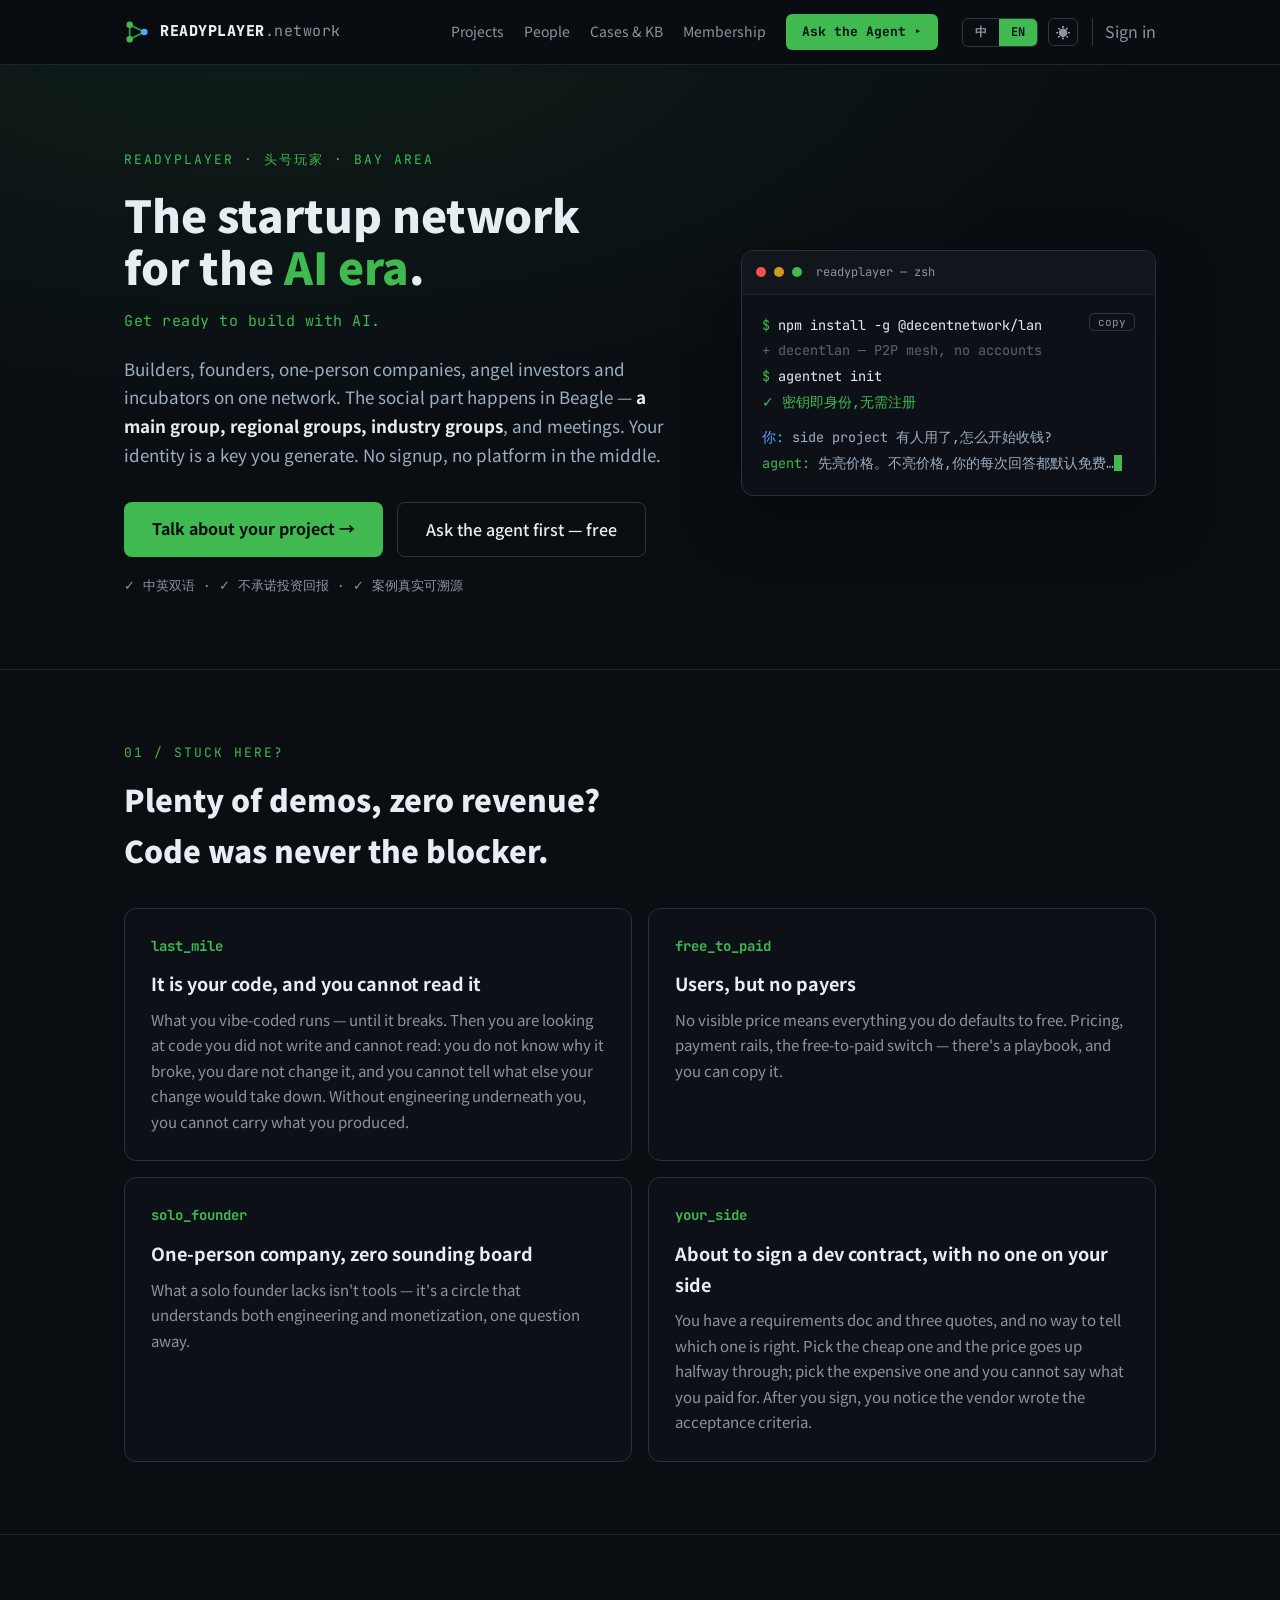
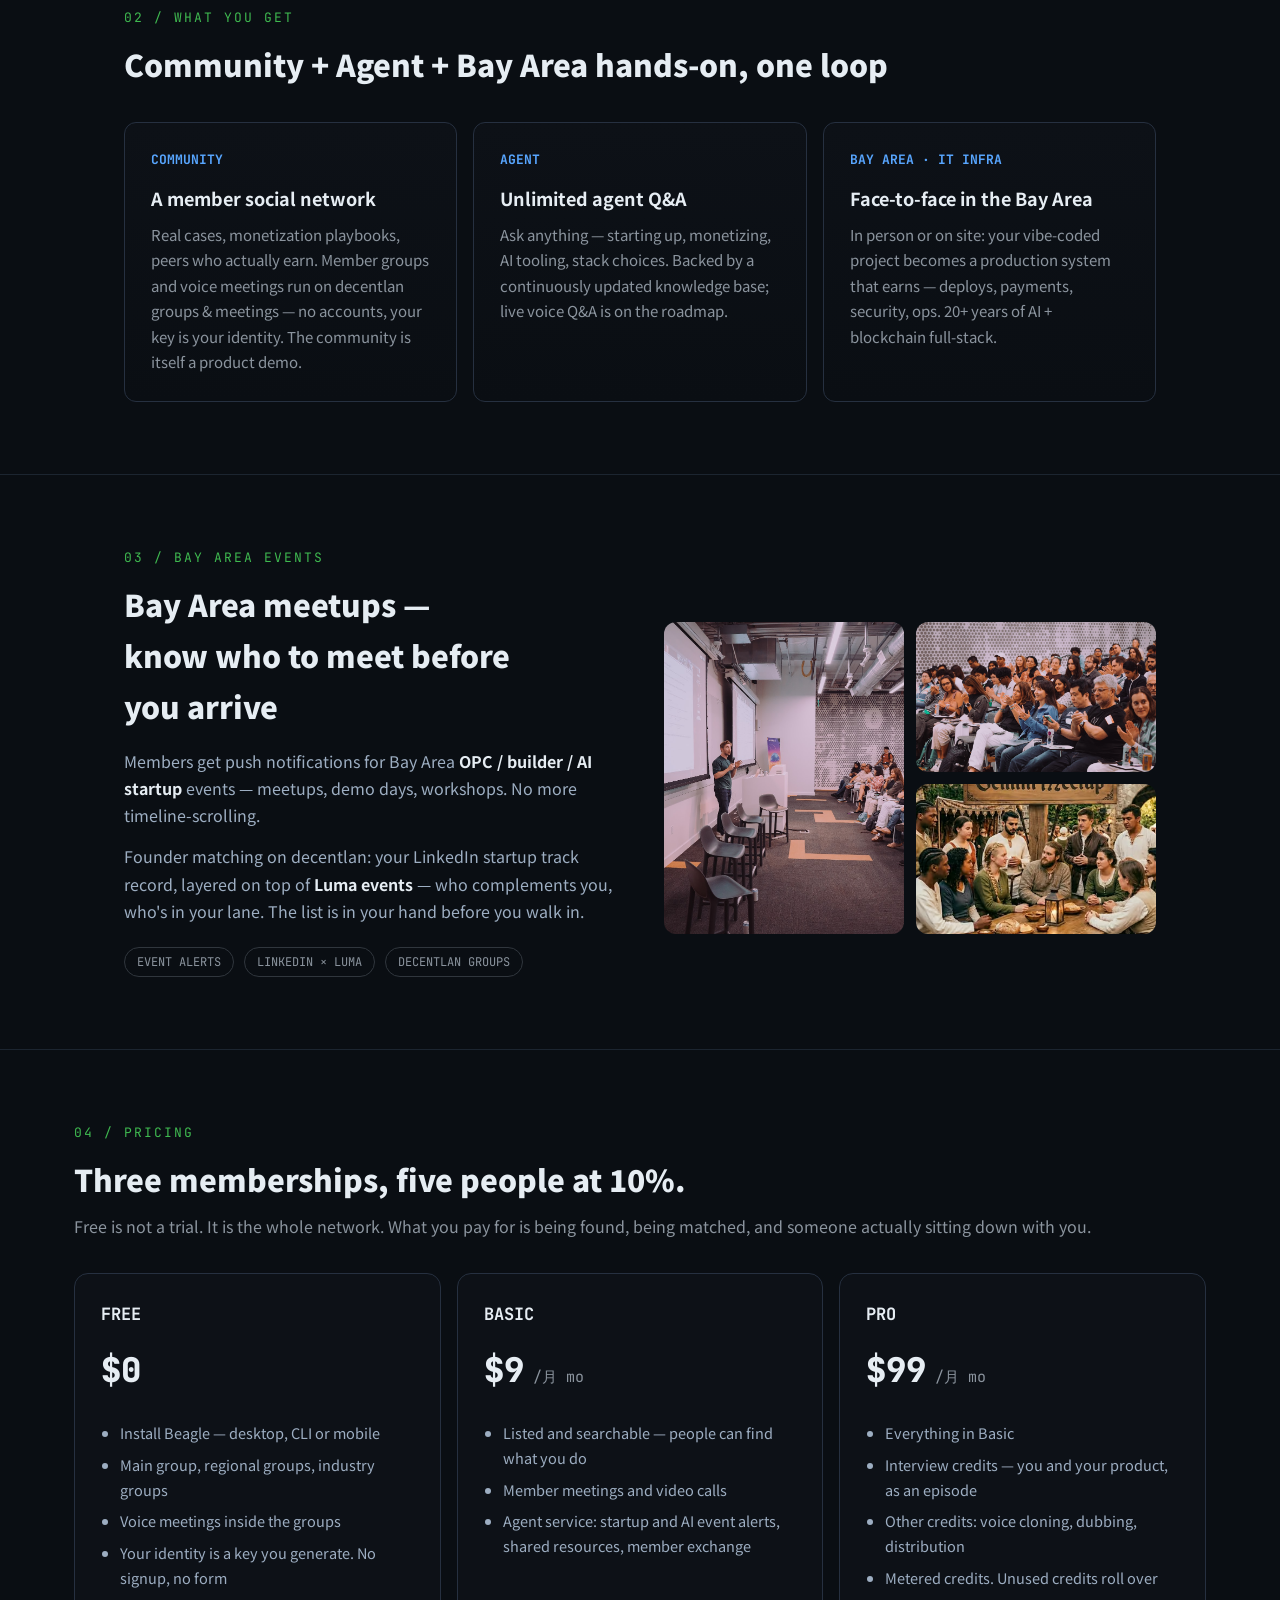
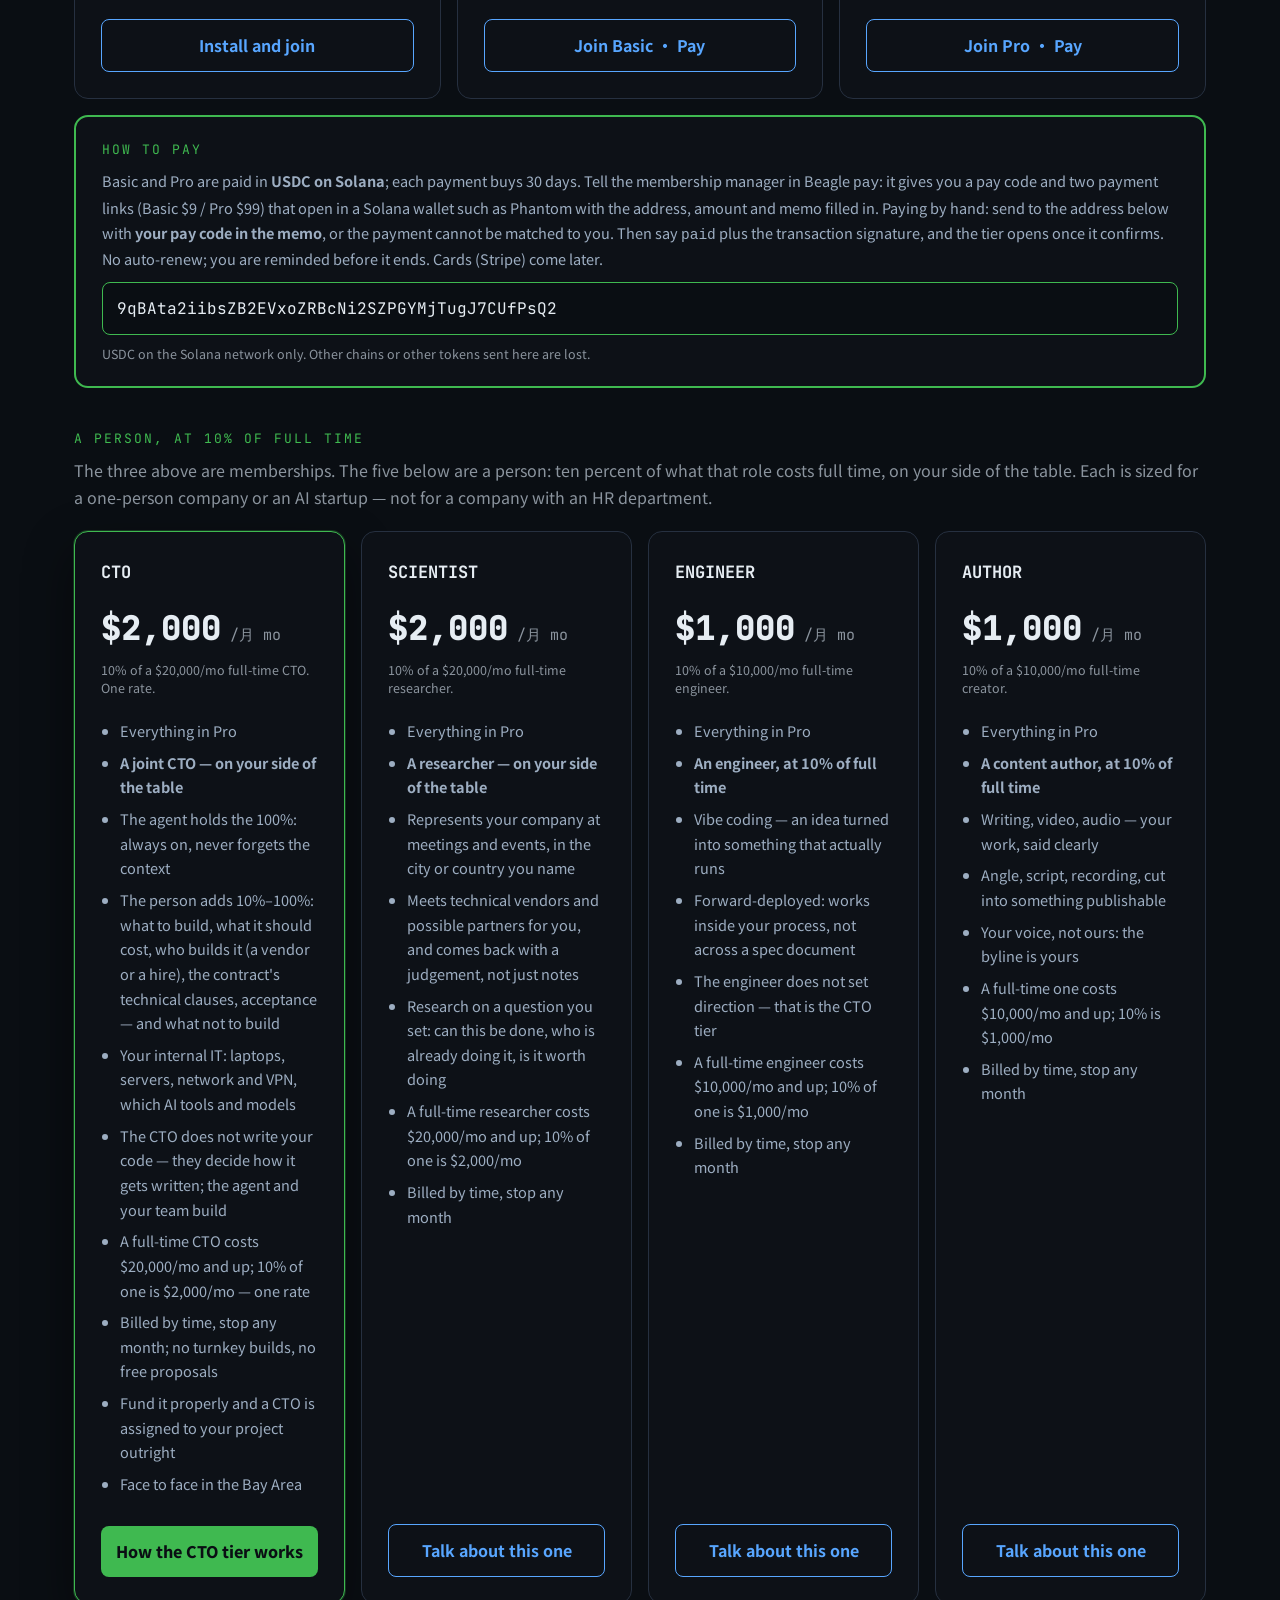
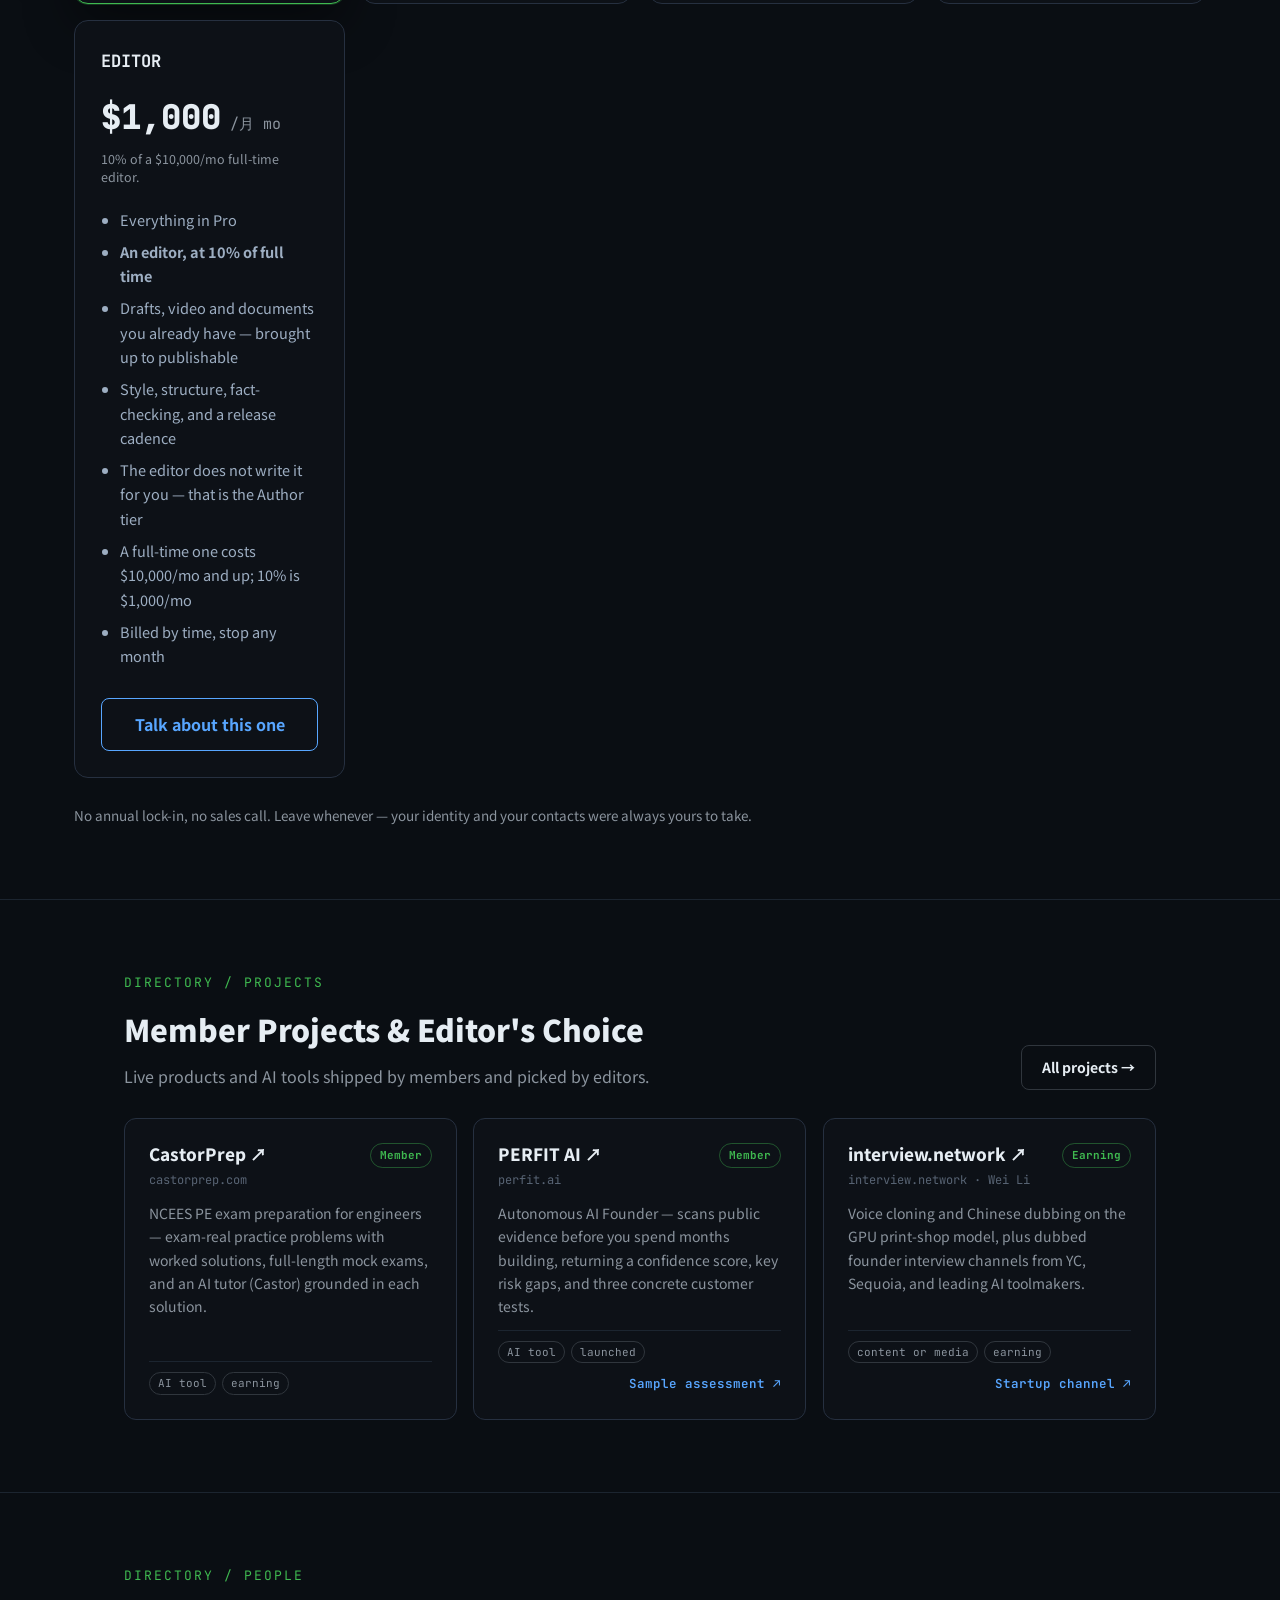
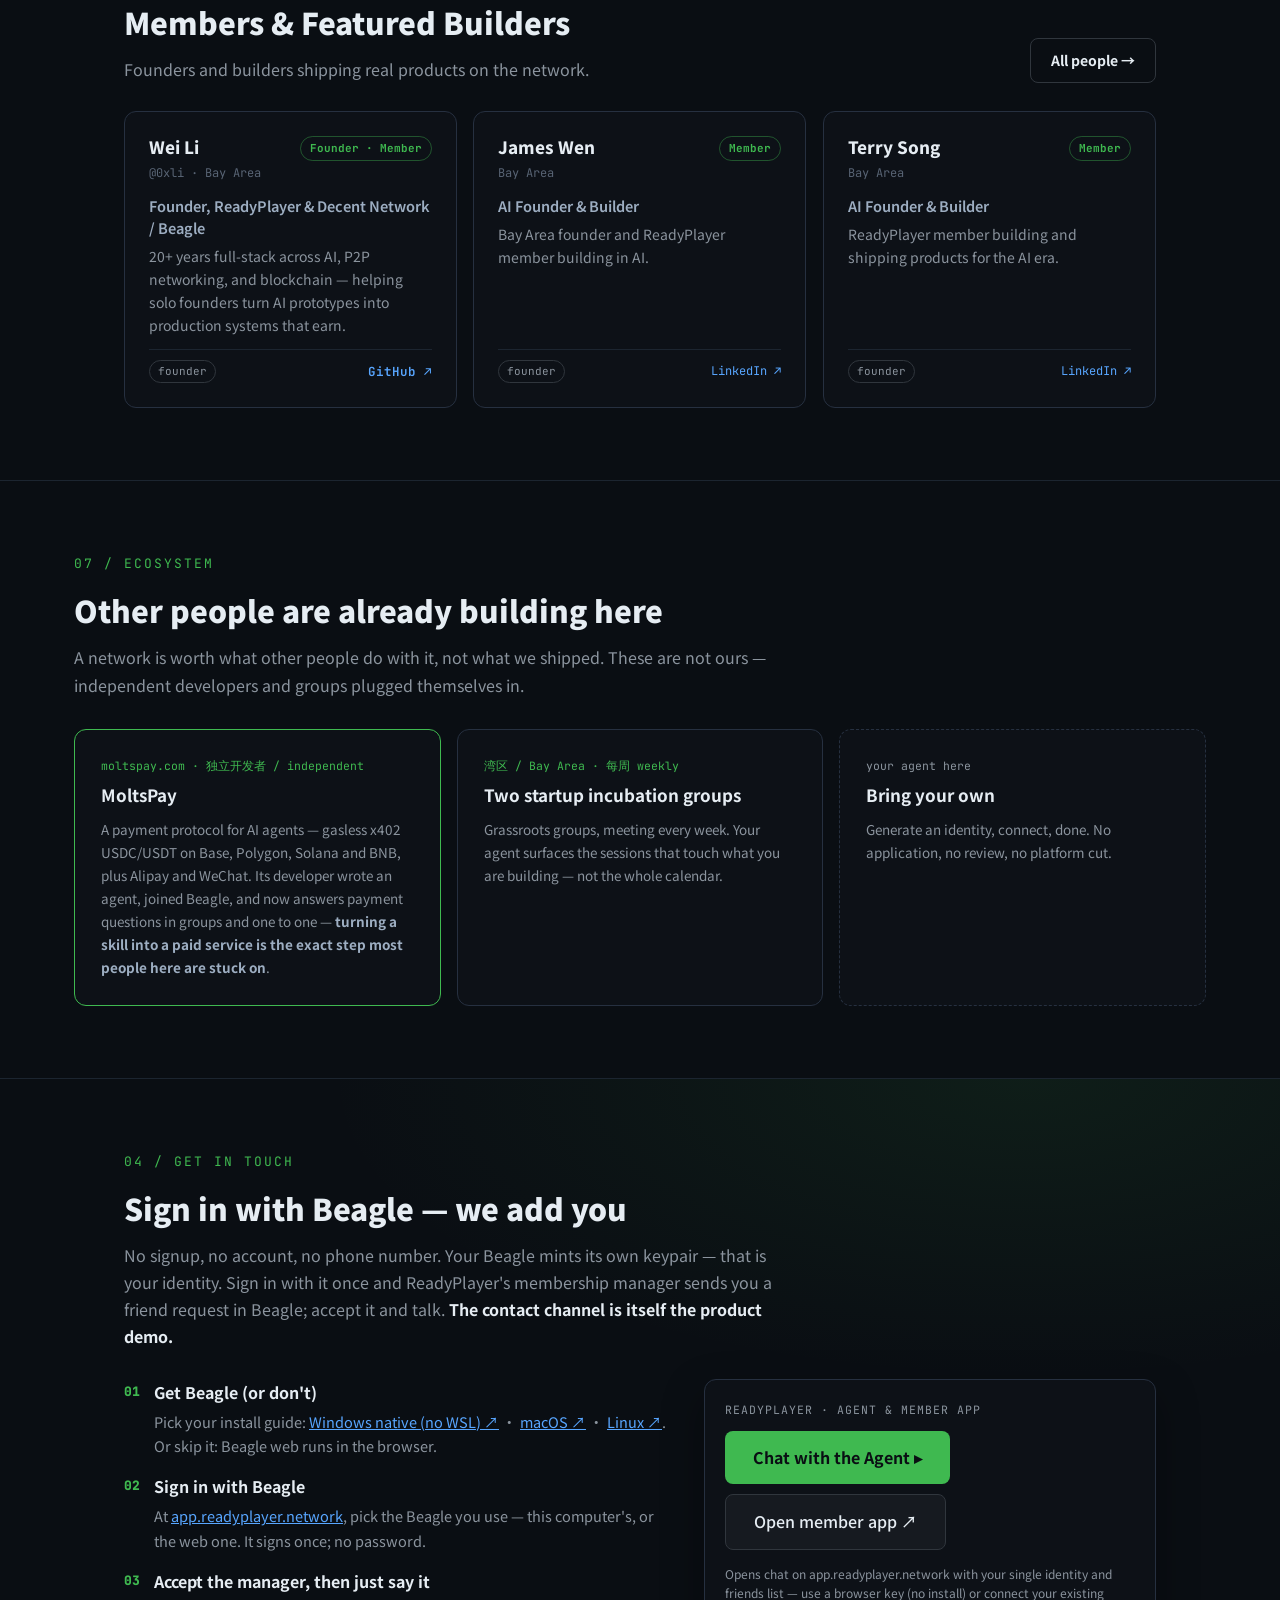
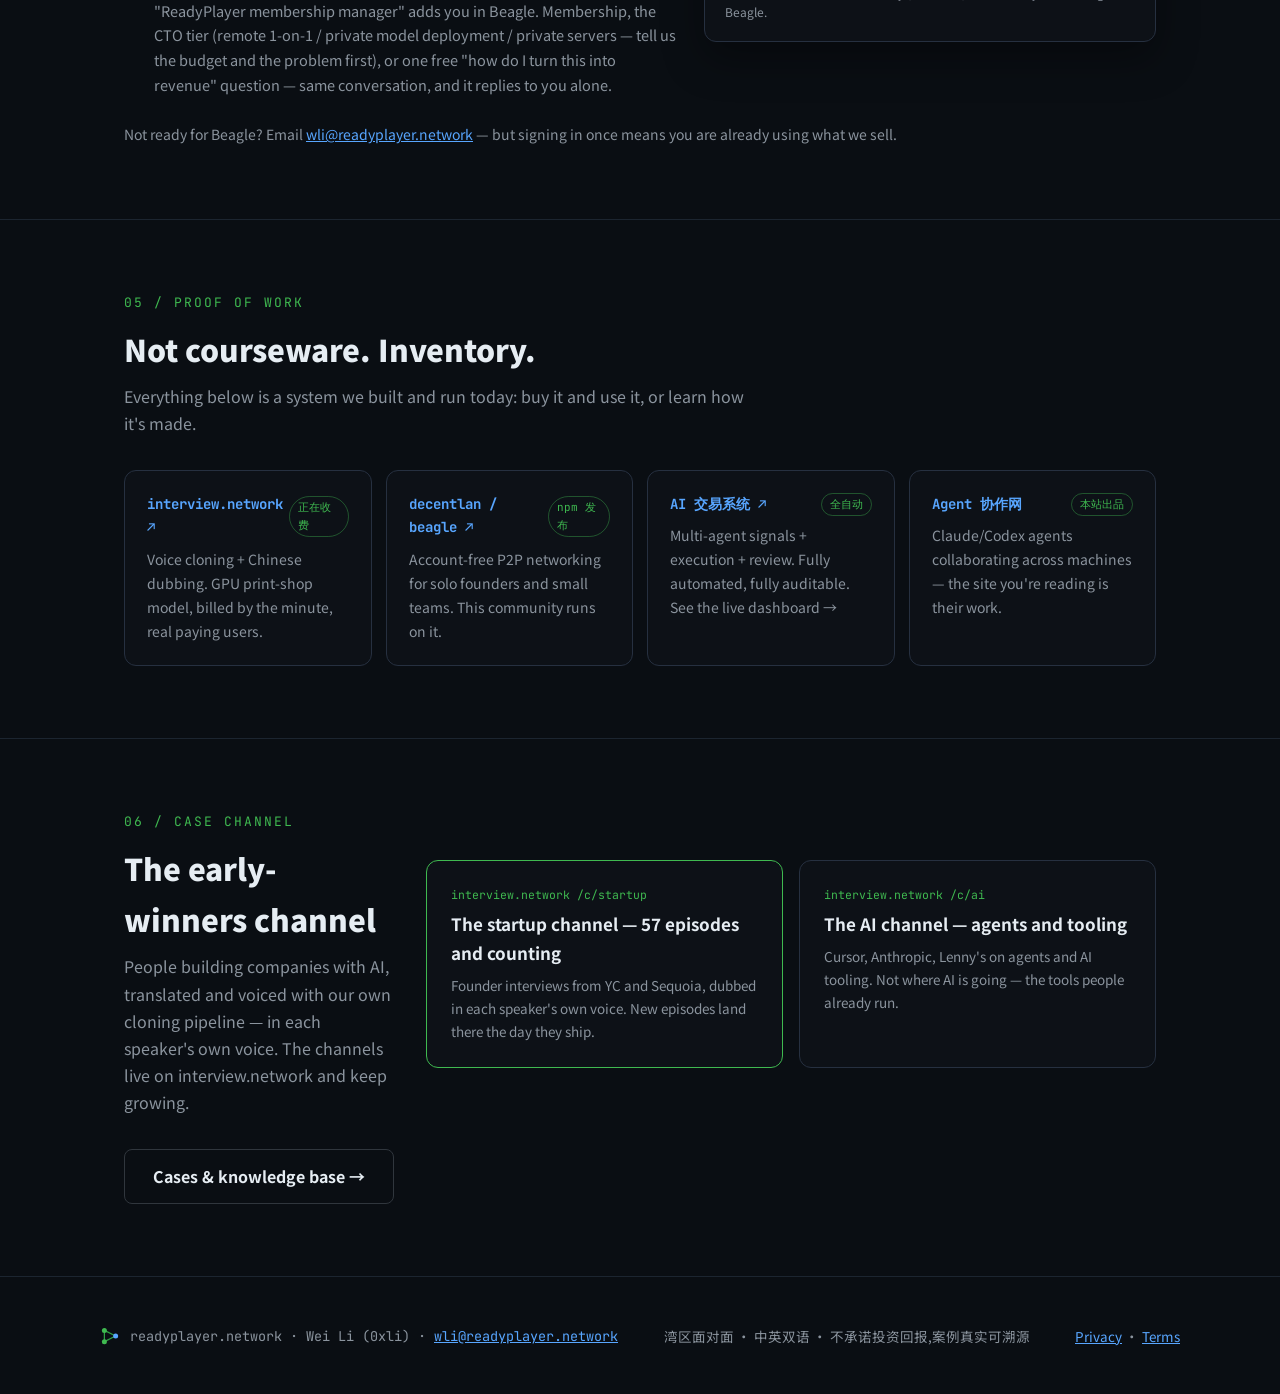
==== commit 57931c9e: "readyplayer.network @ d96d48c Built from the private 0xli/readyplayer repo at d96d48c." ====
--- a/index.html
+++ b/index.html
@@ -8,16 +8,17 @@
 <link rel="icon" href="data:image/svg+xml,%3Csvg xmlns='http://www.w3.org/2000/svg' viewBox='0 0 64 64'%3E%3Cline x1='14' y1='14' x2='14' y2='50' stroke='%232ea043' stroke-width='4'/%3E%3Cline x1='14' y1='14' x2='50' y2='32' stroke='%232ea043' stroke-width='4'/%3E%3Cline x1='14' y1='50' x2='50' y2='32' stroke='%232ea043' stroke-width='4'/%3E%3Ccircle cx='14' cy='14' r='8' fill='%233fb950'/%3E%3Ccircle cx='14' cy='50' r='8' fill='%233fb950'/%3E%3Ccircle cx='50' cy='32' r='8' fill='%2358a6ff'/%3E%3C/svg%3E">
 <link rel="preconnect" href="https://fonts.googleapis.com">
 <link href="https://fonts.googleapis.com/css2?family=JetBrains+Mono:wght@400;500;700;800&family=Noto+Sans+SC:wght@400;500;700;900&display=swap" rel="stylesheet">
-<link rel="stylesheet" href="assets/site.css?v=20261105">
-<script src="assets/site.js?v=20260920"></script>
+<link rel="stylesheet" href="assets/site.css?v=20261119">
+<script src="assets/site.js?v=20261119"></script>
 <script src="assets/beagle.js"></script>
+<script src="assets/directory.js?v=20261118" defer></script>
 </head>
 <body>
 
-<nav style="position:sticky;top:0;z-index:50;background:var(--nav-bg);backdrop-filter:blur(12px);border-bottom:1px solid var(--line)">
+<nav aria-label="Primary" style="position:sticky;top:0;z-index:50;background:var(--nav-bg);backdrop-filter:blur(12px);border-bottom:1px solid var(--line)">
   <div class="navbar-inner" style="max-width:1080px;margin:0 auto;padding:14px 24px;display:flex;align-items:center;gap:24px">
     <a href="#top" style="display:flex;align-items:center;gap:10px;text-decoration:none;color:var(--txt)">
-      <svg width="26" height="26" viewBox="0 0 64 64">
+      <svg width="26" height="26" viewBox="0 0 64 64" aria-hidden="true">
         <line x1="14" y1="14" x2="14" y2="50" stroke="var(--acc-line)" stroke-width="4"></line>
         <line x1="14" y1="14" x2="50" y2="32" stroke="var(--acc-line)" stroke-width="4"></line>
         <line x1="14" y1="50" x2="50" y2="32" stroke="var(--acc-line)" stroke-width="4"></line>
@@ -27,10 +28,11 @@
       </svg>
       <span style="font-family:'JetBrains Mono',monospace;font-weight:800;font-size:15px;letter-spacing:.5px">READYPLAYER<span style="color:var(--dim);font-weight:400">.network</span></span>
     </a>
-    <div class="navbar-links" style="flex:1;display:flex;gap:22px;justify-content:flex-end;align-items:center;font-size:14px">
-      <a href="#stuck" class="navlink nav-sm-hide"><span class="zh">痛点</span><span class="en">Why</span></a>
+    <div class="navbar-links" style="flex:1;display:flex;gap:20px;justify-content:flex-end;align-items:center;font-size:14px">
+      <a href="projects.html" class="navlink"><span class="zh">项目</span><span class="en">Projects</span></a>
+      <a href="people.html" class="navlink"><span class="zh">人物</span><span class="en">People</span></a>
+      <a href="cases.html" class="navlink nav-sm-hide"><span class="zh">案例与知识库</span><span class="en">Cases &amp; KB</span></a>
       <a href="#pricing" class="navlink nav-sm-hide"><span class="zh">会员</span><span class="en">Membership</span></a>
-      <a href="cases.html" class="navlink"><span class="zh">案例与知识库</span><span class="en">Cases &amp; KB</span></a>
       <a href="#contact" class="nav-cta"><span class="zh">问 Agent ▸</span><span class="en">Ask the Agent ▸</span></a>
     </div>
     <div class="navbar-controls" style="display:flex;align-items:center;gap:10px">
@@ -296,6 +298,42 @@
   <a href="#contact" class="btn-fill-acc" data-close-cto><span class="zh">聊聊 →</span><span class="en">Talk to us →</span></a>
 </dialog>
 
+
+<section id="projects" style="border-bottom:1px solid var(--line)">
+  <div style="max-width:1080px;margin:0 auto;padding:72px 24px">
+    <div style="display:flex;justify-content:space-between;align-items:flex-end;gap:20px;flex-wrap:wrap;margin-bottom:28px">
+      <div>
+        <p style="margin:0 0 10px;font-family:'JetBrains Mono',monospace;font-size:13px;color:var(--acc);letter-spacing:2px">DIRECTORY / PROJECTS</p>
+        <h2 class="zh" style="margin:0 0 8px;font-size:30px;font-weight:900">会员项目与编辑精选</h2>
+        <h2 class="en" style="margin:0 0 8px;font-size:30px;font-weight:900">Member Projects &amp; Editor's Choice</h2>
+        <p class="zh" style="margin:0;color:var(--dim);max-width:600px">正在运行、可点开体验的会员产品与精选工具。</p>
+        <p class="en" style="margin:0;color:var(--dim);max-width:600px">Live products and AI tools shipped by members and picked by editors.</p>
+      </div>
+      <a href="projects.html" class="btn-ghost-green" style="padding:10px 20px;font-size:14px"><span class="zh">查看全部项目 →</span><span class="en">All projects →</span></a>
+    </div>
+    <div class="dir-grid" data-directory="projects" data-limit="3">
+      <p class="dir-empty"><span class="zh">正在加载项目…</span><span class="en">Loading projects…</span></p>
+    </div>
+  </div>
+</section>
+
+<section id="people" style="border-bottom:1px solid var(--line)">
+  <div style="max-width:1080px;margin:0 auto;padding:72px 24px">
+    <div style="display:flex;justify-content:space-between;align-items:flex-end;gap:20px;flex-wrap:wrap;margin-bottom:28px">
+      <div>
+        <p style="margin:0 0 10px;font-family:'JetBrains Mono',monospace;font-size:13px;color:var(--acc);letter-spacing:2px">DIRECTORY / PEOPLE</p>
+        <h2 class="zh" style="margin:0 0 8px;font-size:30px;font-weight:900">社区成员与精选人物</h2>
+        <h2 class="en" style="margin:0 0 8px;font-size:30px;font-weight:900">Members &amp; Featured Builders</h2>
+        <p class="zh" style="margin:0;color:var(--dim);max-width:600px">在这张网络里一起用 AI 造产品、做业务的同行者。</p>
+        <p class="en" style="margin:0;color:var(--dim);max-width:600px">Founders and builders shipping real products on the network.</p>
+      </div>
+      <a href="people.html" class="btn-ghost-green" style="padding:10px 20px;font-size:14px"><span class="zh">查看全部人物 →</span><span class="en">All people →</span></a>
+    </div>
+    <div class="dir-grid" data-directory="people" data-limit="3">
+      <p class="dir-empty"><span class="zh">正在加载人物…</span><span class="en">Loading people…</span></p>
+    </div>
+  </div>
+</section>
 
 <section id="ecosystem" style="border-bottom:1px solid var(--line)">
   <div style="max-width:1180px;margin:0 auto;padding:72px 24px">
@@ -352,14 +390,19 @@
           <p class="en" style="margin:4px 0 0;color:var(--dim);font-size:14.5px">"ReadyPlayer membership manager" adds you in Beagle. Membership, the CTO tier (remote 1-on-1 / private model deployment / private servers — tell us the budget and the problem first), or one free "how do I turn this into revenue" question — same conversation, and it replies to you alone.</p>
         </div></div>
       </div>
-      <div style="background:#0d1117;border:1px solid #263040;border-radius:12px;padding:20px;box-shadow:0 16px 40px rgba(0,0,0,.35)">
-        <p style="margin:0 0 12px;font-family:'JetBrains Mono',monospace;font-size:11.5px;color:#8b949e;letter-spacing:1px">READYPLAYER · MEMBER APP</p>
-        <a href="https://app.readyplayer.network/" class="btn-acc" style="display:inline-block">
-          <span class="zh">用 Beagle 登录 ▸</span><span class="en">Sign in with Beagle ▸</span>
-        </a>
-        <p style="margin:14px 0 0;font-size:12px;color:#586474;font-family:'Noto Sans SC',sans-serif;line-height:1.6">
-          <span class="zh">登录只证明你拥有这把密钥,不交出任何别的东西。会员经理只接受登录过的密钥——这是协议保证的,不是设置项。</span>
-          <span class="en">Signing in proves you hold the key and hands over nothing else. The manager only accepts keys that signed in — that is the protocol, not a setting.</span>
+      <div style="background:#0d1117;border:1px solid #263040;border-radius:12px;padding:20px;box-shadow:0 16px 40px rgba(0,0,0,.35);color-scheme:dark">
+        <p style="margin:0 0 12px;font-family:'JetBrains Mono',monospace;font-size:11.5px;color:#8b949e;letter-spacing:1px">READYPLAYER · AGENT &amp; MEMBER APP</p>
+        <div style="display:flex;gap:10px;flex-wrap:wrap">
+          <a href="https://app.readyplayer.network/?chat=manager" class="btn-acc" style="display:inline-block">
+            <span class="zh">跟会员经理聊 ▸</span><span class="en">Chat with the Agent ▸</span>
+          </a>
+          <a href="https://app.readyplayer.network/" class="btn-ghost-dark" style="display:inline-block">
+            <span class="zh">进入会员页 ↗</span><span class="en">Open member app ↗</span>
+          </a>
+        </div>
+        <p style="margin:14px 0 0;font-size:12px;color:#8b949e;font-family:'Noto Sans SC',sans-serif;line-height:1.6">
+          <span class="zh">统一在 app.readyplayer.network 打开对话，复用你同一个身份与好友列表——无需安装即可使用浏览器密钥，或连接你已有的 Beagle。</span>
+          <span class="en">Opens chat on app.readyplayer.network with your single identity and friends list — use a browser key (no install) or connect your existing Beagle.</span>
         </p>
       </div>
     </div>
@@ -441,6 +484,7 @@
       <span style="font-family:'JetBrains Mono',monospace">readyplayer.network · Wei Li (0xli) · <a href="mailto:wli@readyplayer.network">wli@readyplayer.network</a></span>
     </div>
     <span>湾区面对面 · 中英双语 · 不承诺投资回报,案例真实可溯源</span>
+    <span><a href="/privacy"><span class="zh">隐私政策</span><span class="en">Privacy</span></a> · <a href="/terms"><span class="zh">服务条款</span><span class="en">Terms</span></a></span>
   </div>
 </footer>
 
--- a/assets/site.css
+++ b/assets/site.css
@@ -53,6 +53,10 @@
 .btn-ghost{border:1px solid var(--line3);color:var(--txt);font-weight:500;padding:13px 28px;
   border-radius:8px;text-decoration:none;font-size:16px}
 .btn-ghost:hover{border-color:var(--acc2);color:var(--acc2)}
+/* ghost button on always-dark cards (#0d1117) so contrast stays readable in light theme */
+.btn-ghost-dark{border:1px solid #30363d;color:#e6edf3;background:rgba(255,255,255,.04);font-weight:500;padding:13px 28px;
+  border-radius:8px;text-decoration:none;font-size:16px}
+.btn-ghost-dark:hover{border-color:#58a6ff;color:#79b8ff}
 .btn-ghost-green{border:1px solid var(--line3);color:var(--txt);font-weight:700;padding:13px 28px;
   border-radius:8px;text-decoration:none;white-space:nowrap}
 .btn-ghost-green:hover{border-color:var(--acc);color:var(--acc)}
@@ -119,3 +123,69 @@
 
 /* anchors land under the sticky nav; leave room for it */
 [id]{scroll-margin-top:84px}
+
+/* visually hidden utility (keeps content in accessibility tree; skip-links reveal on focus) */
+.visually-hidden:where(:not(:focus-within, :active)){
+  position:absolute !important;clip-path:inset(50%) !important;overflow:hidden !important;
+  width:1px !important;height:1px !important;margin:-1px !important;padding:0 !important;
+  border:0 !important;white-space:nowrap !important
+}
+.skip-link:focus-visible{
+  position:fixed;top:12px;left:12px;z-index:200;background:var(--acc);color:var(--on-acc);
+  font-weight:700;padding:8px 14px;border-radius:8px;text-decoration:none;
+  outline:3px solid var(--acc2);outline-offset:2px
+}
+
+/* directory: Projects & People cards (data-driven via web/assets/directory.js) */
+.filter-bar{display:flex;align-items:center;justify-content:space-between;gap:16px;flex-wrap:wrap;margin:0 0 24px}
+.filter-group{display:flex;gap:8px;flex-wrap:wrap}
+.filter-btn{background:var(--panel);color:var(--dim);border:1px solid var(--line3);border-radius:999px;
+  padding:6px 14px;font:600 13px/1.3 'JetBrains Mono','Noto Sans SC',sans-serif;cursor:pointer;
+  transition:border-color .15s,color .15s,background .15s}
+.filter-btn:hover{border-color:var(--acc2);color:var(--txt)}
+.filter-btn[aria-pressed="true"]{background:var(--acc);color:var(--on-acc);border-color:var(--acc)}
+.filter-btn:focus-visible,.dir-sublink:focus-visible{outline:2px solid var(--acc2);outline-offset:2px}
+.filter-count{font-family:'JetBrains Mono',monospace;font-size:12.5px;color:var(--dim);margin:0}
+
+.dir-grid{display:grid;grid-template-columns:repeat(auto-fit,minmax(min(100%,300px),1fr));gap:16px}
+.dir-card{
+  container-type:inline-size;position:relative;display:flex;flex-direction:column;gap:12px;
+  background:var(--panel);border:1px solid var(--line2);border-radius:12px;padding:24px;
+  transition:border-color .15s,transform .15s,box-shadow .15s
+}
+.dir-card:has(a.card-link:hover){border-color:var(--acc);transform:translateY(-2px)}
+.dir-card:has(a.card-link:focus-visible){border-color:var(--acc);outline:2px solid var(--acc2);outline-offset:2px}
+.dir-card a.card-link{color:inherit;text-decoration:none}
+.dir-card a.card-link::after{content:"";position:absolute;inset:0;border-radius:12px}
+.dir-card a.card-link:focus-visible{outline:none}
+.dir-card:has(a.card-link) a:not(.card-link),
+.dir-card:has(a.card-link) button{position:relative;z-index:1}
+
+.dir-head{display:flex;justify-content:space-between;align-items:flex-start;gap:12px}
+.dir-title-wrap{min-width:0}
+.dir-title{margin:0;font-size:17px;font-weight:800;line-height:1.35;color:var(--txt)}
+.dir-meta{margin:4px 0 0;font-family:'JetBrains Mono',monospace;font-size:12px;color:var(--faint);word-break:break-word}
+.dir-badge{flex:0 0 auto;font-family:'JetBrains Mono','Noto Sans SC',monospace;font-size:11px;font-weight:700;
+  color:var(--acc);border:1px solid var(--acc-soft);border-radius:999px;padding:2px 9px;white-space:nowrap}
+.dir-badge.is-editor{color:var(--acc2);border-color:rgba(88,166,255,.45)}
+.dir-body{display:flex;flex-direction:column;gap:6px;flex:1}
+.dir-headline{margin:0;font-size:14.5px;font-weight:600;color:var(--body);line-height:1.5}
+.dir-desc{margin:0;color:var(--dim);font-size:14px;line-height:1.65;flex:1}
+.dir-foot{display:flex;align-items:center;justify-content:space-between;gap:10px;flex-wrap:wrap;
+  margin-top:auto;padding-top:10px;border-top:1px solid var(--line)}
+.dir-tags{display:flex;gap:6px;flex-wrap:wrap}
+.dir-tag{font-family:'JetBrains Mono',monospace;font-size:11px;color:var(--dim);
+  border:1px solid var(--line3);border-radius:999px;padding:1px 8px}
+.dir-actions{display:flex;gap:12px;flex-wrap:wrap;margin-left:auto}
+.dir-sublink{font-family:'JetBrains Mono','Noto Sans SC',sans-serif;font-size:12.5px;font-weight:600;
+  color:var(--acc2);text-decoration:none}
+.dir-sublink:hover{color:var(--acc2-hover);text-decoration:underline}
+.dir-hint{font-family:'JetBrains Mono',monospace;font-size:12px;color:var(--acc2);margin-left:auto}
+.dir-empty{margin:0;color:var(--dim);font-size:14.5px;padding:24px;border:1px dashed var(--line3);border-radius:12px}
+
+.navlink[aria-current="page"]{color:var(--txt);font-weight:700}
+
+@media (prefers-reduced-motion: reduce){
+  .dir-card,.case-card{transition:none}
+  .dir-card:has(a.card-link:hover),.case-card:hover{transform:none}
+}
